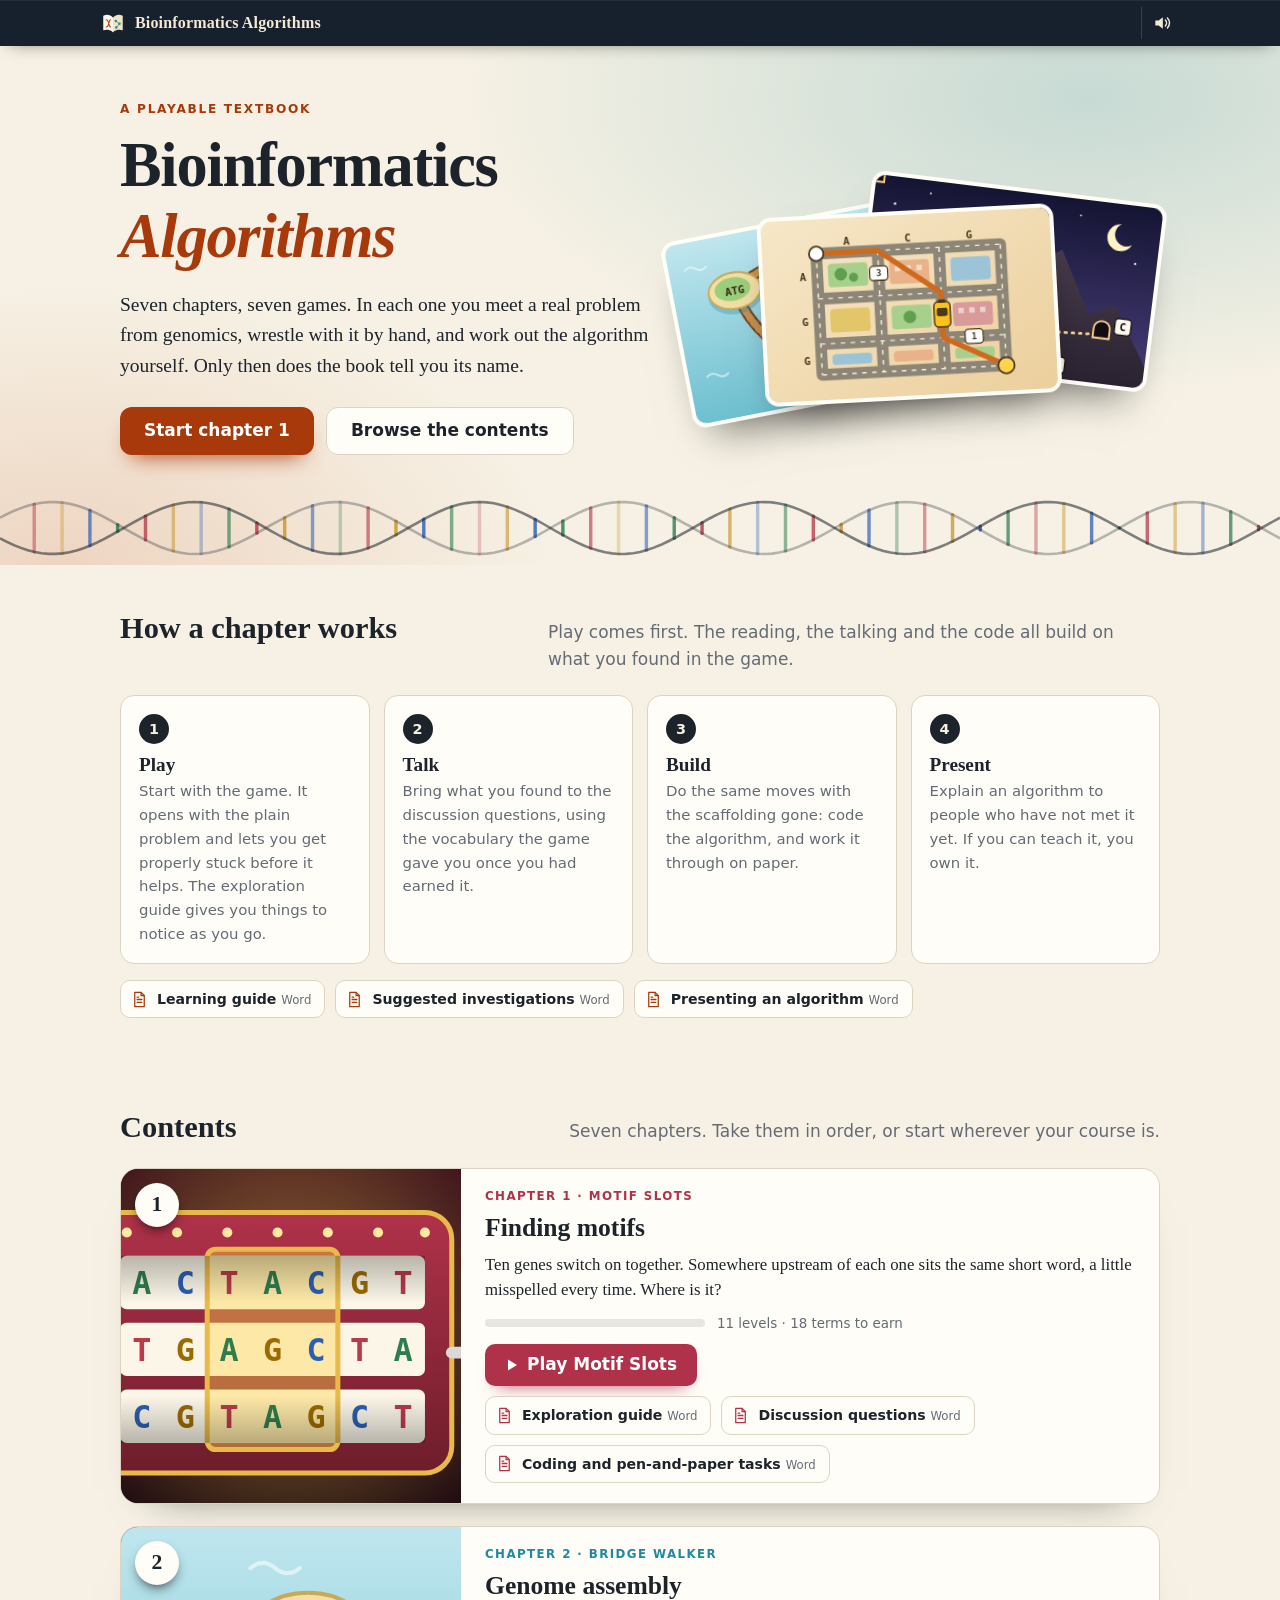
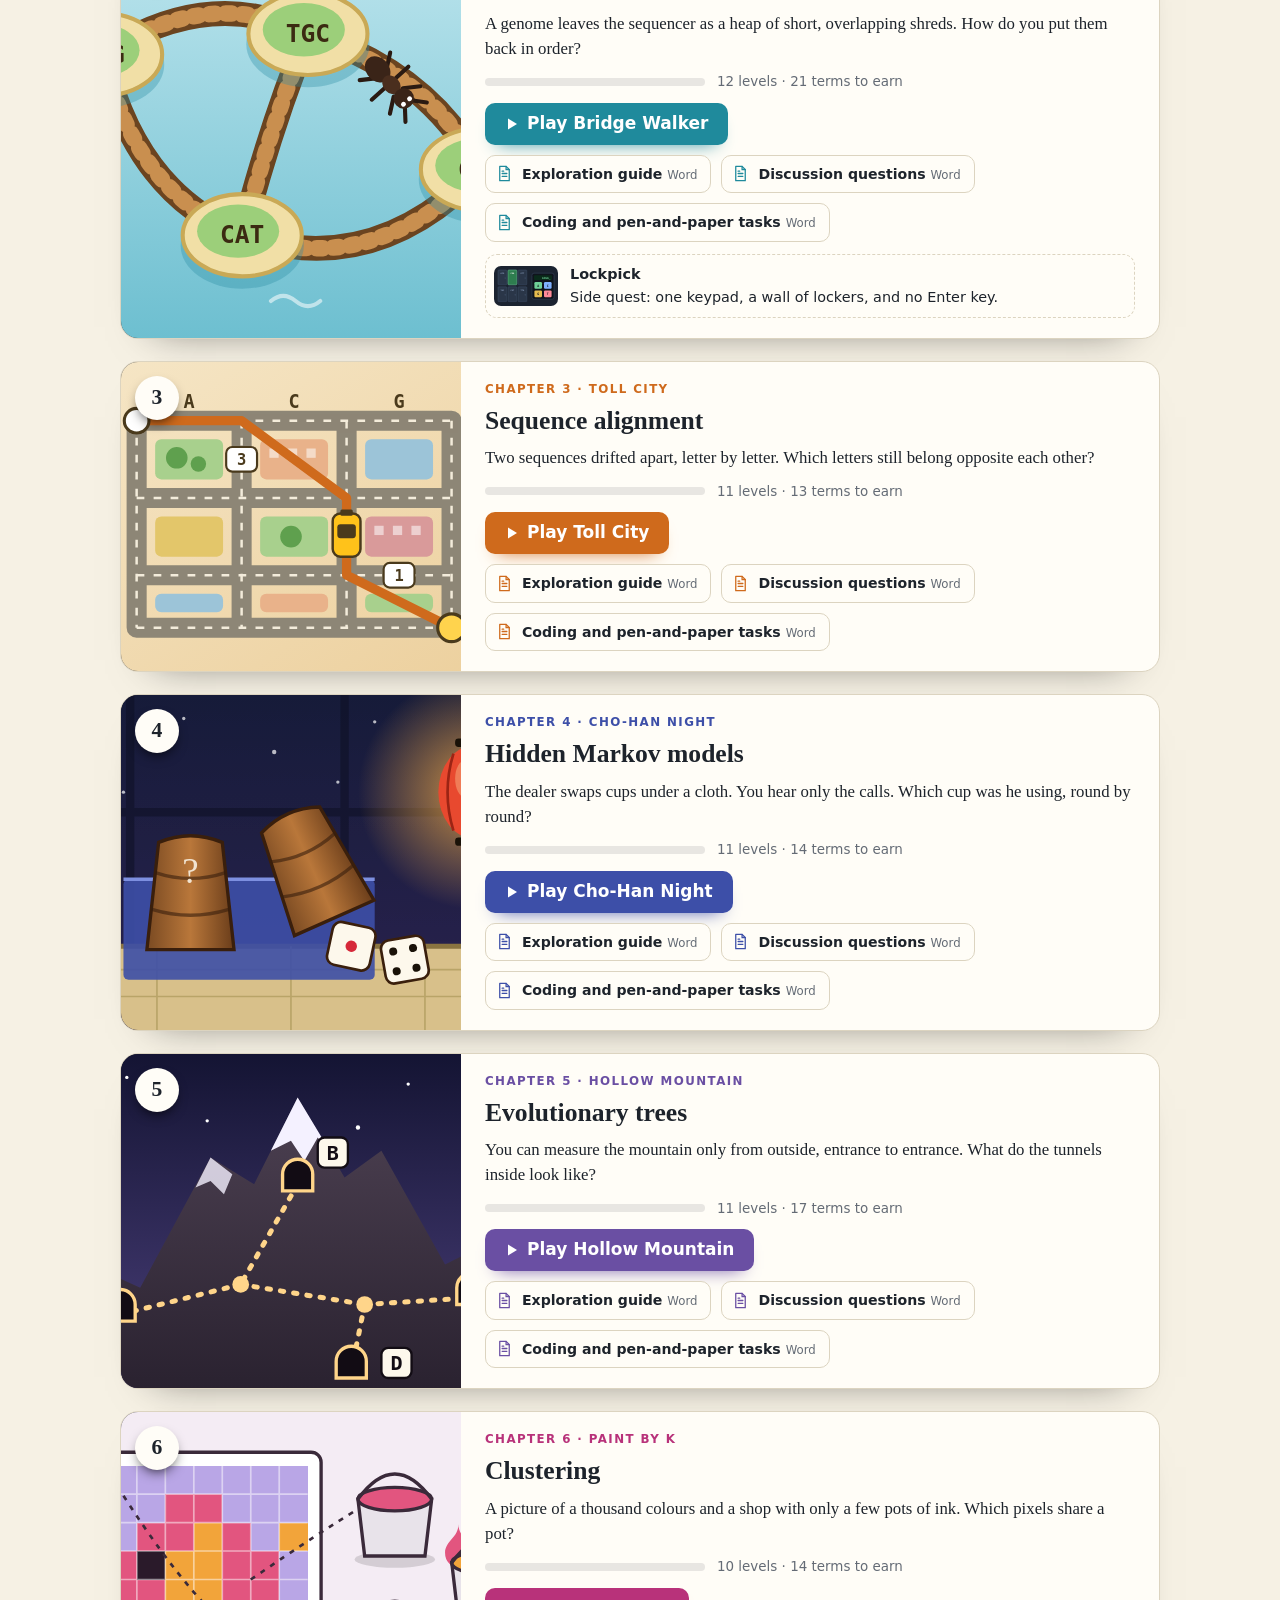
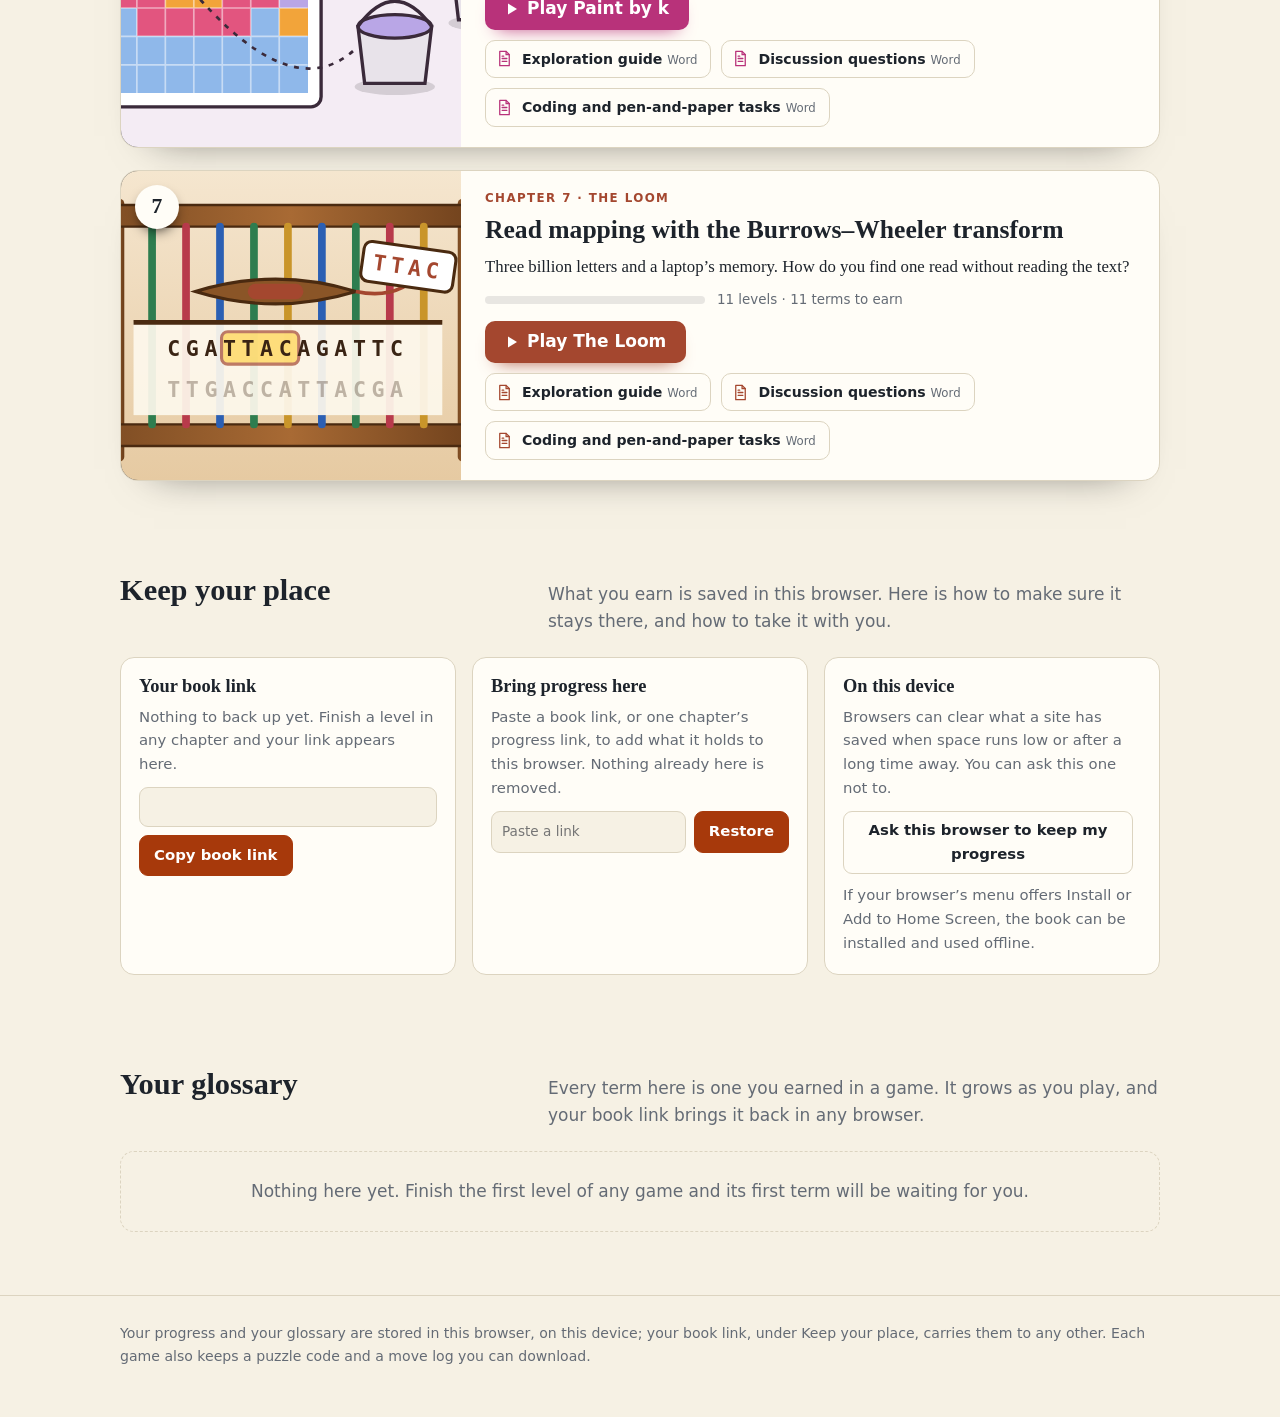
==== index.html @ bf1a9fcb "Add a whole-book progress link and make the book installable One link on the front page now covers e" ====
<!doctype html>
<html lang="en">
<head>
<meta charset="utf-8">
<meta name="viewport" content="width=device-width,initial-scale=1">
<title>Bioinformatics Algorithms · A playable textbook</title>
<meta name="description" content="Seven chapters, seven games. Meet a real problem from genomics, work out the algorithm yourself, and only then learn its name.">
<link rel="icon" href="book/favicon.svg" type="image/svg+xml">
<link rel="stylesheet" href="book/book.css">
<link rel="manifest" href="manifest.webmanifest">
<meta name="theme-color" content="#1d2a3a">
<link rel="apple-touch-icon" href="book/icon-180.png">
<style>
*{box-sizing:border-box}
body{margin:0;background:var(--bk-paper);color:var(--bk-ink);font:17px/1.6 var(--bk-sans)}
a{color:var(--bk-link);text-underline-offset:3px}
.page{max-width:1080px;margin:0 auto;padding:0 20px}
h1,h2,h3{font-family:var(--bk-serif);line-height:1.15;margin:0}
.eyebrow{font:700 .76rem/1.2 var(--bk-sans);letter-spacing:.14em;text-transform:uppercase;color:var(--bk-link);margin:0 0 12px}

/* hero */
.hero{position:relative;overflow:hidden;background:
  radial-gradient(900px 420px at 85% 10%,color-mix(in srgb,#1f8a9c 22%,transparent),transparent 70%),
  radial-gradient(700px 400px at 5% 100%,color-mix(in srgb,#c2410c 16%,transparent),transparent 70%)}
.hero .page{display:grid;grid-template-columns:1.05fr .95fr;gap:30px;align-items:center;padding-top:56px;padding-bottom:30px}
.hero h1{font-size:clamp(2.4rem,5.4vw,3.9rem);letter-spacing:-.02em}
.hero h1 em{font-style:italic;color:var(--bk-link)}
.lede{font:400 1.22rem/1.55 var(--bk-serif);margin:18px 0 26px;max-width:34em}
.cta{display:flex;flex-wrap:wrap;gap:12px;align-items:center}
.btn{display:inline-flex;align-items:center;gap:8px;min-height:48px;padding:0 24px;border-radius:12px;font-weight:700;text-decoration:none;transition:transform .15s,box-shadow .15s}
.btn.go{background:var(--bk-link);color:#fff;box-shadow:0 12px 22px -12px var(--bk-link)}
@media (prefers-color-scheme:dark){.btn.go{color:#2b1200}}
.btn.ghost{color:var(--bk-ink);border:1px solid var(--bk-line);background:var(--bk-card)}
.btn:hover{transform:translateY(-2px)}
.fan{position:relative;height:330px}
.fan a{position:absolute;left:50%;top:50%;width:62%;border-radius:14px;overflow:hidden;border:4px solid var(--bk-card);box-shadow:0 26px 40px -22px rgba(0,0,0,.6);
  transform:translate(-50%,-50%) rotate(var(--r)) translate(var(--x),var(--y));transition:transform .35s cubic-bezier(.2,1.2,.3,1);animation:deal .8s cubic-bezier(.2,1.1,.3,1) both;animation-delay:var(--d)}
.fan a:hover,.fan a:focus-visible{transform:translate(-50%,-50%) rotate(0deg) translate(var(--x),calc(var(--y) - 14px)) scale(1.06);z-index:5}
.fan img{display:block;width:100%;aspect-ratio:16/10}
@keyframes deal{from{opacity:0;transform:translate(-50%,-20%) rotate(0deg) scale(.8)}}
#helix{display:block;width:100%;height:74px;margin-top:6px}

/* how a chapter works */
section{padding:46px 0}
.sechead{display:flex;flex-wrap:wrap;align-items:baseline;justify-content:space-between;gap:8px 20px;margin-bottom:22px}
.sechead h2{font-size:1.9rem}
.sechead p{margin:0;color:var(--bk-dim);max-width:36em}
.steps{display:grid;grid-template-columns:repeat(4,1fr);gap:14px;counter-reset:s;padding:0;margin:0;list-style:none}
.steps li{position:relative;padding:18px 18px 16px;border:1px solid var(--bk-line);border-radius:14px;background:var(--bk-card);counter-increment:s}
.steps li::before{content:counter(s);display:grid;place-items:center;width:30px;height:30px;border-radius:50%;margin-bottom:10px;background:var(--bk-ink);color:var(--bk-paper);font:700 .9rem/1 var(--bk-sans)}
.steps h3{font-size:1.2rem;margin-bottom:4px}
.steps p{margin:0;font-size:.93rem;color:var(--bk-dim)}
.shelf{display:flex;flex-wrap:wrap;gap:10px;margin-top:16px}
.doc{display:inline-flex;align-items:center;gap:8px;padding:7px 13px 7px 9px;border:1px solid var(--bk-line);border-radius:10px;background:var(--bk-card);color:var(--bk-ink);
  font-size:.88rem;font-weight:600;text-decoration:none;transition:transform .15s,border-color .15s}
.doc:hover{transform:translateY(-2px);border-color:var(--h,var(--bk-link))}
.doc svg{width:19px;height:19px;color:var(--h,var(--bk-link));flex:none}
.doc small{font-weight:400;color:var(--bk-dim)}

/* contents */
.toc{display:grid;gap:22px}
.chap{--h:var(--bk-link);display:grid;grid-template-columns:minmax(0,340px) 1fr;border:1px solid var(--bk-line);border-radius:18px;overflow:hidden;background:var(--bk-card);
  box-shadow:0 22px 40px -34px rgba(0,0,0,.6);transition:transform .2s,box-shadow .2s,border-color .2s;scroll-margin-top:70px}
.chap:hover{transform:translateY(-3px);border-color:color-mix(in srgb,var(--h) 60%,var(--bk-line));box-shadow:0 30px 46px -32px rgba(0,0,0,.7)}
.chap .art{position:relative;display:block;overflow:hidden;background:#222;min-height:100%}
.chap .art img{display:block;width:100%;height:100%;min-height:210px;object-fit:cover;transition:transform .5s cubic-bezier(.2,.8,.3,1)}
.chap:hover .art img{transform:scale(1.05)}
.chap .num{position:absolute;left:14px;top:14px;display:grid;place-items:center;width:44px;height:44px;border-radius:50%;background:var(--bk-card);color:var(--bk-ink);font:700 1.35rem/1 var(--bk-serif);box-shadow:0 6px 14px -6px #000}
.chap .done{position:absolute;right:14px;top:14px;padding:5px 10px;border-radius:999px;background:#2e7d4f;color:#fff;font:700 .72rem/1 var(--bk-sans);letter-spacing:.08em;text-transform:uppercase}
.chap .body{padding:20px 24px 20px;display:flex;flex-direction:column;gap:10px;min-width:0}
.chap .kicker{font:700 .74rem/1.2 var(--bk-sans);letter-spacing:.12em;text-transform:uppercase;color:var(--h);margin:0}
@media (prefers-color-scheme:dark){.chap .kicker{color:color-mix(in srgb,var(--h) 55%,#fff)}}
.chap h3{font-size:1.6rem}
.chap h3 a{color:inherit;text-decoration:none}
.chap .hook{font:400 1.05rem/1.5 var(--bk-serif);margin:0}
.prog{display:flex;align-items:center;gap:12px;font-size:.84rem;color:var(--bk-dim)}
.track{flex:1;max-width:220px;height:8px;border-radius:99px;background:color-mix(in srgb,var(--bk-ink) 10%,transparent);overflow:hidden}
.track i{display:block;height:100%;border-radius:99px;background:var(--h);width:0;transition:width .9s cubic-bezier(.2,.8,.3,1)}
.row{display:flex;flex-wrap:wrap;gap:10px;align-items:center}
.play{display:inline-flex;align-items:center;gap:8px;min-height:42px;padding:0 20px;border-radius:10px;background:var(--h);color:#fff;font-weight:700;text-decoration:none;
  box-shadow:0 10px 18px -12px var(--h);transition:transform .15s}
.play:hover{transform:translateY(-2px)}
.play svg{width:14px;height:14px}
.side{display:flex;align-items:center;gap:12px;margin-top:2px;padding:8px 12px 8px 8px;border:1px dashed var(--bk-line);border-radius:12px;color:var(--bk-ink);text-decoration:none;font-size:.9rem}
.side:hover{border-color:var(--h)}
.side img{width:64px;border-radius:7px;flex:none}
.side b{display:block}

/* glossary */
.gtools{display:flex;flex-wrap:wrap;gap:12px;align-items:center;margin-bottom:16px}
.gtools input{font:inherit;min-width:min(320px,100%);padding:9px 14px;border:1px solid var(--bk-line);border-radius:10px;background:var(--bk-card);color:var(--bk-ink)}
.gcount{color:var(--bk-dim);font-size:.9rem}
.keep{display:grid;grid-template-columns:repeat(auto-fit,minmax(280px,1fr));gap:16px}
.kcard{padding:18px;border:1px solid var(--bk-line);border-radius:14px;background:var(--bk-card);font-size:.93rem;min-width:0}
.kcard h3{font-size:1.15rem;margin-bottom:8px}
.kcard p{margin:0 0 10px;color:var(--bk-dim)}
.krow{display:flex;flex-wrap:wrap;gap:8px}
.krow input{flex:1 1 12em;min-width:0;font:inherit;font-size:.85rem;padding:8px 10px;border:1px solid var(--bk-line);border-radius:9px;background:var(--bk-paper);color:var(--bk-ink)}
.krow button{font:inherit;font-weight:600;padding:8px 14px;border-radius:9px;cursor:pointer;border:1px solid var(--bk-link);background:var(--bk-link);color:#fff}
.knote{margin:10px 0 0!important;color:var(--bk-ink)!important}
.knote:empty{display:none}
.kcard .bk-app{margin-top:0;padding-top:0;border-top:0;font-size:inherit}
.restoring{margin:0 0 18px;padding:12px 16px;border:1px solid #2e7d4f;border-radius:12px;background:var(--bk-card)}
.restoring[hidden]{display:none}
@media print{#keep{display:none}}
.ggroup{margin:0 0 22px}
.ggroup h3{font-size:1.15rem;margin-bottom:8px;display:flex;align-items:center;gap:10px}
.ggroup h3 i{width:10px;height:10px;border-radius:3px;background:var(--h);transform:rotate(45deg)}
.gl{display:grid;grid-template-columns:repeat(auto-fill,minmax(290px,1fr));gap:10px;margin:0}
.gl div{padding:12px 14px;border:1px solid var(--bk-line);border-left:4px solid var(--h);border-radius:10px;background:var(--bk-card)}
.gl dt{font:700 1.02rem/1.3 var(--bk-serif)}
.gl dd{margin:4px 0 0;font-size:.9rem;color:var(--bk-dim)}
.empty{padding:26px;border:1px dashed var(--bk-line);border-radius:14px;color:var(--bk-dim);text-align:center}
footer{padding:26px 0 50px;border-top:1px solid var(--bk-line);color:var(--bk-dim);font-size:.88rem}
.rise{opacity:0;transform:translateY(18px);transition:opacity .6s,transform .6s cubic-bezier(.2,.9,.3,1)}
.rise.in{opacity:1;transform:none}
@media (max-width:860px){.hero .page{grid-template-columns:1fr;padding-top:36px}.fan{height:250px;order:-1}.steps{grid-template-columns:1fr 1fr}.chap{grid-template-columns:1fr}.chap .art img{min-height:0;aspect-ratio:16/9}}
@media (max-width:480px){.steps{grid-template-columns:1fr}.fan{height:200px}}
@media print{.rise{opacity:1;transform:none}}
@media (prefers-reduced-motion:reduce){.rise{opacity:1;transform:none;transition:none}.fan a{animation:none}.track i{transition:none}}
</style>
</head>
<body data-page="home">
<main>
<div class="hero">
  <div class="page">
    <div>
      <p class="eyebrow">A playable textbook</p>
      <h1>Bioinformatics <em>Algorithms</em></h1>
      <p class="lede">Seven chapters, seven games. In each one you meet a real problem from genomics, wrestle with it by hand, and work out the algorithm yourself. Only then does the book tell you its name.</p>
      <div class="cta"><a class="btn go" id="resume" href="motif-slots/">Start chapter 1</a><a class="btn ghost" href="#contents">Browse the contents</a></div>
    </div>
    <div class="fan" id="fan" aria-hidden="true"></div>
  </div>
  <svg id="helix" viewBox="0 0 1200 74" preserveAspectRatio="none" aria-hidden="true"></svg>
</div>

<div class="page">
<section aria-labelledby="howT">
  <div class="sechead"><h2 id="howT">How a chapter works</h2><p>Play comes first. The reading, the talking and the code all build on what you found in the game.</p></div>
  <ol class="steps">
    <li class="rise"><h3>Play</h3><p>Start with the game. It opens with the plain problem and lets you get properly stuck before it helps. The exploration guide gives you things to notice as you go.</p></li>
    <li class="rise"><h3>Talk</h3><p>Bring what you found to the discussion questions, using the vocabulary the game gave you once you had earned it.</p></li>
    <li class="rise"><h3>Build</h3><p>Do the same moves with the scaffolding gone: code the algorithm, and work it through on paper.</p></li>
    <li class="rise"><h3>Present</h3><p>Explain an algorithm to people who have not met it yet. If you can teach it, you own it.</p></li>
  </ol>
  <div class="shelf" id="shelf"></div>
</section>

<section id="contents" aria-labelledby="tocT">
  <div class="sechead"><h2 id="tocT">Contents</h2><p id="overall"></p></div>
  <div class="toc" id="toc"></div>
  <noscript><p>The contents list needs JavaScript. The games are at motif-slots/, bridge-walker/, toll-city/, cho-han-night/, hollow-mountain/, paint-by-k/ and the-loom/.</p></noscript>
</section>

<section id="keep" aria-labelledby="keepT">
  <div class="sechead"><h2 id="keepT">Keep your place</h2><p>What you earn is saved in this browser. Here is how to make sure it stays there, and how to take it with you.</p></div>
  <p class="restoring" id="restoring" role="status" hidden></p>
  <div class="keep">
    <div class="kcard"><h3>Your book link</h3><p id="bookText"></p>
      <div class="krow" id="bookRow"><input id="bookLink" readonly aria-label="Your book link"><button type="button" id="copyBook">Copy book link</button></div>
      <p class="knote" id="bookNote" role="status"></p></div>
    <div class="kcard"><h3>Bring progress here</h3><p>Paste a book link, or one chapter’s progress link, to add what it holds to this browser. Nothing already here is removed.</p>
      <div class="krow"><input id="pasteLink" aria-label="A book link or a progress link" placeholder="Paste a link" autocomplete="off" spellcheck="false"><button type="button" id="usePaste">Restore</button></div>
      <p class="knote" id="pasteNote" role="status"></p></div>
    <div class="kcard"><h3>On this device</h3><div data-bk-app></div></div>
  </div>
</section>

<section id="glossary" aria-labelledby="glT">
  <div class="sechead"><h2 id="glT">Your glossary</h2><p>Every term here is one you earned in a game. It grows as you play, and your book link brings it back in any browser.</p></div>
  <div id="gloss"></div>
</section>
</div>
</main>
<footer><div class="page">Your progress and your glossary are stored in this browser, on this device; your book link, under Keep your place, carries them to any other. Each game also keeps a puzzle code and a move log you can download.</div></footer>

<script src="book/chapters.js"></script>
<script src="book/book.js"></script>
<script>
(function(){
const B=window.BOOK,I=B.icon,$=s=>document.querySelector(s);
const esc=s=>String(s).replace(/[&<>"]/g,c=>({'&':'&amp;','<':'&lt;','>':'&gt;','"':'&quot;'}[c]));
const read=(k,d)=>{try{const v=localStorage.getItem(k);return v==null?d:JSON.parse(v);}catch(e){return d;}};
const doc=(href,label,hue)=>'<a class="doc" href="'+href+'"'+(hue?' style="--h:'+hue+'"':'')+'>'+I.doc+'<span>'+label+' <small>Word</small></span></a>';
const arrow='<svg viewBox="0 0 14 14" aria-hidden="true"><path d="M3 1.500l9 5.500-9 5.500z" fill="currentColor"/></svg>';

// what this browser remembers of each game
const state=B.chapters.map(c=>{
  const s=read(c.key,null),terms=read('book:terms:'+c.dir,[]);
  const got=s&&Array.isArray(s.badges)?Math.min(s.badges.length,c.terms):0;
  // levels are open in any order, so the reader's place is how many they have finished (older saves only say how far they had reached)
  const fin=!s?0:Math.min(c.levels,Array.isArray(s.done)?s.done.length:Math.max(0,(s.unlocked||1)-1));
  return {c,started:!!s,got,fin,done:got>=c.terms,terms,link:s&&typeof s.link==='string'&&(got||fin)?s.link:''};
});

$('#shelf').innerHTML=doc('materials/learning-guide.docx','Learning guide')+doc('materials/suggested-investigations.docx','Suggested investigations')+doc('materials/presentation-checklist.docx','Presenting an algorithm');

$('#fan').innerHTML=[[1,-11,'-34%','6%'],[4,7,'30%','-4%'],[2,-3,'-4%','14%']].map((f,i)=>{const c=B.chapters[f[0]];
  return '<a href="'+c.dir+'/" tabindex="-1" style="--r:'+f[1]+'deg;--x:'+f[2]+';--y:'+f[3]+';--d:'+(.12*i)+'s"><img src="book/art/'+c.dir+'.svg" alt=""></a>';}).join('');

$('#toc').innerHTML=state.map(st=>{const c=st.c;
  const pct=st.done?100:st.started?Math.round(100*(st.got/c.terms)):0;
  const where=st.done?'All '+c.terms+' terms earned':st.started?st.fin+' of '+c.levels+' levels finished · '+st.got+' of '+c.terms+' terms':c.levels+' levels · '+c.terms+' terms to earn';
  return '<article class="chap rise" id="'+c.slug+'" style="--h:'+c.hue+'">'+
    '<a class="art" href="'+c.dir+'/" tabindex="-1" aria-hidden="true"><img src="book/art/'+c.dir+'.svg" alt="" loading="lazy"><span class="num">'+c.n+'</span>'+(st.done?'<span class="done">Complete</span>':'')+'</a>'+
    '<div class="body"><p class="kicker">Chapter '+c.n+' · '+esc(c.game)+'</p><h3><a href="'+c.dir+'/">'+esc(c.topic)+'</a></h3><p class="hook">'+esc(c.hook)+'</p>'+
    '<div class="prog"><div class="track" role="img" aria-label="'+pct+' percent of the vocabulary earned"><i data-w="'+pct+'"></i></div><span>'+where+'</span></div>'+
    '<div class="row"><a class="play" href="'+c.dir+'/">'+arrow+(st.done?'Play again':st.started?'Continue ':'Play ')+(st.done?'':esc(c.game))+'</a></div>'+
    '<div class="row">'+B.resources.map(r=>doc('materials/'+c.slug+'-'+r[0]+'.docx',r[1],c.hue)).join('')+'</div>'+
    (c.side?'<a class="side" href="'+c.side.dir+'/"><img src="book/art/'+c.side.dir+'.svg" alt=""><span><b>'+esc(c.side.game)+'</b>'+esc(c.side.hook)+'</span></a>':'')+
    '</div></article>';}).join('');

// the reader's place in the book
const total=B.chapters.reduce((n,c)=>n+c.terms,0),got=state.reduce((n,s)=>n+s.got,0);
$('#overall').textContent=got?got+' of '+total+' terms earned across the book.':'Seven chapters. Take them in order, or start wherever your course is.';
const last=read('book:last',null),lastSt=last&&state.find(s=>s.c.dir===last.dir&&s.started&&!s.done);
const nextUp=lastSt||state.find(s=>s.started&&!s.done)||state.find(s=>!s.started);
if(nextUp&&got){const r=$('#resume');r.href=nextUp.c.dir+'/';r.textContent=nextUp.started?'Continue '+nextUp.c.game:'Start chapter '+nextUp.c.n+': '+nextUp.c.game;}

// one link for the whole book: each game's save records its own progress link, and the book link strings them together
// as #book=1/<game folder>:<that game's link>/... Opening it hands each part to its game, which checks and adds it.
const mark=(key,body)=>{const s=key+'|'+body;let h=2166136261>>>0;for(let i=0;i<s.length;i++){h^=s.charCodeAt(i);h=Math.imul(h,16777619);}return (h>>>0).toString(36);};
function sound(c,enc){const m=/^1\.([0-9a-z]+)\.([01]+)\.([0-9a-z]+)\.(.+)$/.exec(enc||'');if(!m)return false;
  let seed;try{seed=decodeURIComponent(m[4]);}catch(e){return false;}return mark(c.key,'1.'+m[1]+'.'+m[2]+'.'+seed)===m[3];}
const held=()=>B.chapters.reduce((n,c)=>{const s=read(c.key,null);return n+(s&&Array.isArray(s.badges)?s.badges.length:0)+(s&&Array.isArray(s.done)?s.done.length:0);},0);
const parts=state.filter(s=>s.link).map(s=>s.c.dir+':'+s.link);
if(parts.length){$('#bookLink').value=location.origin+location.pathname+'#book=1/'+parts.join('/');
  $('#bookText').textContent='One link for everything you have earned, in '+(parts.length===1?'the one chapter':'all '+parts.length+' chapters')+' you have played. Copy it and keep it somewhere you will find it again (email it to yourself). It changes as you earn more, so copy it again when you stop.';}
else{$('#bookRow').hidden=true;$('#bookText').textContent='Nothing to back up yet. Finish a level in any chapter and your link appears here.';}
$('#bookLink').onclick=()=>$('#bookLink').select();
$('#copyBook').onclick=()=>{const b=$('#bookLink'),ok=()=>{$('#bookNote').textContent='Copied. Paste it somewhere you will find it again.';},
  byHand=()=>{b.select();let done=false;try{done=document.execCommand('copy');}catch(e){}if(done)ok();else $('#bookNote').textContent='Could not copy for you: the link is selected, so copy it by hand.';};
  if(navigator.clipboard&&navigator.clipboard.writeText)navigator.clipboard.writeText(b.value).then(ok,byHand);else byHand();};
function restoreBook(text,say){
  const want=[];let bad=0;
  text.split('/').filter(Boolean).forEach(p=>{const i=p.indexOf(':'),c=B.chapters.find(c=>c.dir===p.slice(0,i)),enc=p.slice(i+1);if(c&&sound(c,enc))want.push({c,enc});else bad++;});
  if(!want.length){say('That link is incomplete or has been changed, so nothing was restored from it. Copy the whole link and try again.');return;}
  const before=held(),lastRead=localStorage.getItem('book:last');let i=0;
  (function next(){
    if(i>=want.length){
      try{if(lastRead==null)localStorage.removeItem('book:last');else localStorage.setItem('book:last',lastRead);}catch(e){}
      const n=held()-before;
      try{sessionStorage.setItem('book:restored',(n?'Restored from your link: '+n+' new term'+(n===1?'':'s')+' and finished level'+(n===1?'':'s')+' added to this browser.':'That link held nothing this browser did not already have.')+
        (bad?' '+(bad===1?'One part of the link was damaged and was skipped.':bad+' parts of the link were damaged and were skipped.'):''));}catch(e){}
      history.replaceState(null,'',location.pathname+location.search+'#keep');location.reload();return;
    }
    const w=want[i++],f=document.createElement('iframe');let over=false;
    say('Restoring chapter '+w.c.n+': '+w.c.game+' …');
    const go=()=>{if(over)return;over=true;clearTimeout(t);f.remove();next();},t=setTimeout(go,12000);
    f.setAttribute('aria-hidden','true');f.tabIndex=-1;f.style.cssText='position:fixed;left:-9999px;top:0;width:900px;height:700px;border:0;visibility:hidden';
    f.onload=()=>setTimeout(go,60);f.src=w.c.dir+'/#save='+w.enc;document.body.appendChild(f);
  })();
}
const banner=text=>{const r=$('#restoring');r.textContent=text;r.hidden=false;};
// a pasted link is only ever read for its progress: the page never goes to the address in it
$('#usePaste').onclick=()=>{const v=$('#pasteLink').value.trim(),say=text=>{$('#pasteNote').textContent=text;};
  const bk=/#book=1\/(.+)$/.exec(v),one=/\/([a-z-]+)\/(?:index\.html)?(?:\?[^#]*)?#save=(.+)$/.exec(v);
  if(bk)restoreBook(bk[1],say);else if(one)restoreBook(one[1]+':'+one[2],say);
  else say(v?'That does not look like a link from this book. Paste the whole link, from https to the end.':'Paste a link first.');};
$('#pasteLink').addEventListener('keydown',e=>{if(e.key==='Enter')$('#usePaste').click();});
try{const told=sessionStorage.getItem('book:restored');if(told){sessionStorage.removeItem('book:restored');banner(told);}}catch(e){}
const opened=/^#book=1\/(.+)$/.exec(location.hash);
if(opened)restoreBook(opened[1],banner);
window.addEventListener('hashchange',()=>{const m=/^#book=1\/(.+)$/.exec(location.hash);if(m)restoreBook(m[1],banner);});

// the glossary
function gloss(q){
  q=(q||'').trim().toLowerCase();let n=0;
  const html=state.map(st=>{const t=st.terms.filter(x=>!q||(x.name+' '+x.def).toLowerCase().includes(q));n+=t.length;
    return t.length?'<div class="ggroup" style="--h:'+st.c.hue+'"><h3><i></i>Chapter '+st.c.n+' · '+esc(st.c.topic)+'</h3><dl class="gl">'+
      t.map(x=>'<div><dt>'+esc(x.name)+'</dt><dd>'+esc(x.def)+'</dd></div>').join('')+'</dl></div>':'';}).join('');
  $('#glist').innerHTML=html||'<p class="empty">No term matches that search.</p>';
  $('#gn').textContent=n+(n===1?' term':' terms');
}
const have=state.some(s=>s.terms.length);
$('#gloss').innerHTML=have?'<div class="gtools"><input id="gq" type="search" placeholder="Search your terms" aria-label="Search your terms"><span class="gcount" id="gn"></span></div><div id="glist"></div>'
  :'<p class="empty">Nothing here yet. Finish the first level of any game and its first term will be waiting for you.</p>';
if(have){gloss('');$('#gq').addEventListener('input',e=>gloss(e.target.value));}

// a strand of DNA under the hero, slowly turning
const hx=$('#helix'),N=46,COL=['#2e7d4f','#2b5fb3','#c9952a','#b83a4b'];
function strand(ph){let a='',b='',r='';
  for(let i=0;i<=N*4;i++){const x=i*1200/(N*4),t=i/(N*4)*Math.PI*9+ph,y=37+26*Math.sin(t);a+=(i?'L':'M')+x.toFixed(1)+' '+y.toFixed(1);b+=(i?'L':'M')+x.toFixed(1)+' '+(74-y).toFixed(1);}
  for(let i=1;i<N;i++){const x=i*1200/N+6,t=(x/1200)*Math.PI*9+ph,y=37+26*Math.sin(t),d=Math.abs(Math.cos(t));
    r+='<path d="M'+x.toFixed(1)+' '+y.toFixed(1)+'V'+(74-y).toFixed(1)+'" stroke="'+COL[(i*7)%4]+'" stroke-width="3.2" stroke-linecap="round" opacity="'+(.25+.6*d).toFixed(2)+'"/>';}
  hx.innerHTML=r+'<path d="'+a+'" fill="none" stroke="currentColor" stroke-width="2.6" opacity=".55"/><path d="'+b+'" fill="none" stroke="currentColor" stroke-width="2.6" opacity=".3"/>';}
hx.style.color='var(--bk-ink)';strand(0);
if(!matchMedia('(prefers-reduced-motion:reduce)').matches){let ph=0,on=true;
  new IntersectionObserver(e=>on=e[0].isIntersecting).observe(hx);
  (function f(){if(on&&!document.hidden){ph+=.012;strand(ph);}requestAnimationFrame(f);})();}

// things rise into place as they are reached
const io=new IntersectionObserver(es=>es.forEach(e=>{if(e.isIntersecting){e.target.classList.add('in');const b=e.target.querySelector('.track i');if(b)b.style.width=b.dataset.w+'%';io.unobserve(e.target);}}),{rootMargin:'0px 0px -8% 0px'});
document.querySelectorAll('.rise').forEach(x=>io.observe(x));
})();
</script>
</body>
</html>
---- book/book.css ----
/* The book's shared look. Loaded after each game's own styles: it dresses the page around the stage
   (bar, header, levels, vocabulary, status, panels) and leaves the artwork inside the stage alone. */
:root{
  --bk-serif:"Iowan Old Style","Palatino Linotype",Palatino,"Book Antiqua",Charter,Georgia,serif;
  --bk-sans:system-ui,-apple-system,"Segoe UI",sans-serif;
  --bk-spine:#17212e; --bk-spine-ink:#f3ead6; --bk-spine-dim:#9fb0c4;
  --bk-paper:#f6f1e4; --bk-card:#fffdf7; --bk-ink:#1d232b; --bk-dim:#646b75; --bk-line:#dcd4c0; --bk-link:#a7390b;
  --bk-hue:#c2410c; --bk-gold:#e9b949;
}
@media (prefers-color-scheme:dark){
  :root{--bk-paper:#12161b; --bk-card:#1b2027; --bk-ink:#ece8df; --bk-dim:#9aa2ad; --bk-line:#323943; --bk-link:#ff9b5e;}
}
html{scroll-padding-top:60px}

/* ---------- the bar ---------- */
.bk-bar{position:sticky;top:0;z-index:60;display:flex;align-items:center;gap:14px;height:46px;padding:0 max(12px,calc((100vw - 1080px)/2));
  background:var(--bk-spine);color:var(--bk-spine-ink);font:500 14px/1 var(--bk-sans);box-shadow:0 1px 0 rgba(255,255,255,.06) inset,0 6px 18px -10px rgba(0,0,0,.6)}
.bk-bar a{color:inherit;text-decoration:none}
.bk-brand{display:flex;align-items:center;gap:9px;font-family:var(--bk-serif);font-size:16px;font-weight:600;letter-spacing:.01em;white-space:nowrap}
.bk-brand svg{width:26px;height:26px;flex:none;transition:transform .25s}
.bk-brand:hover svg{transform:rotate(-6deg) scale(1.08)}
.bk-where{flex:1;min-width:0;display:flex;align-items:center;gap:9px;padding-left:14px;border-left:1px solid rgba(255,255,255,.14);overflow:hidden}
.bk-where:empty{border:0}
.bk-chip{flex:none;font-size:11px;font-weight:700;letter-spacing:.09em;text-transform:uppercase;padding:4px 8px;border-radius:999px;background:var(--bk-hue);color:#fff}
.bk-topic{white-space:nowrap;overflow:hidden;text-overflow:ellipsis;color:var(--bk-spine-dim)}
.bk-nav{display:flex;align-items:center;gap:4px;flex:none}
.bk-step,.bk-toc,.bk-bar .bk-sound{display:inline-grid;place-items:center;height:32px;min-height:0;min-width:32px;padding:0 8px;border:0;border-radius:8px;background:transparent;color:var(--bk-spine-ink);font:inherit;cursor:pointer;transition:background .15s}
.bk-step{font-size:22px;line-height:1;padding-bottom:3px}
.bk-step.off{opacity:.25;cursor:default}
a.bk-step:hover,.bk-toc:hover,.bk-bar .bk-sound:hover{background:rgba(255,255,255,.12)}
.bk-bar .bk-sound{margin-left:6px;border-left:1px solid rgba(255,255,255,.14);border-radius:0 8px 8px 0;padding-left:10px}
.bk-sound svg{width:20px;height:20px}
.bk-bar :focus-visible{outline:2px solid var(--bk-gold);outline-offset:1px}
@media (max-width:640px){.bk-brand span,.bk-toc{display:none}.bk-where{padding-left:10px}}

/* ---------- a game page ---------- */
body.bk-game{background:
  radial-gradient(1200px 500px at 50% -160px,color-mix(in srgb,var(--bk-hue) 16%,transparent),transparent 70%),var(--bg,var(--bk-paper));background-attachment:fixed}
body.bk-game .wrap{padding-top:22px}
.bk-eyebrow{margin:0 0 6px;font:600 .74rem/1.2 var(--bk-sans);letter-spacing:.1em;text-transform:uppercase;color:var(--muted,var(--bk-dim))}
.bk-eyebrow span{color:var(--bk-hue);margin-right:10px;padding-right:10px;border-right:1px solid var(--line,var(--bk-line))}
@media (prefers-color-scheme:dark){.bk-eyebrow span{color:color-mix(in srgb,var(--bk-hue) 60%,#fff)}}
body.bk-game header{margin-bottom:12px;gap:12px 22px}
body.bk-game header h1{font-family:var(--bk-serif);font-size:1.75rem;font-weight:700;letter-spacing:-.005em;gap:12px}
body.bk-game header h1 svg{width:50px;height:50px;filter:drop-shadow(0 4px 6px rgba(0,0,0,.22));transition:transform .3s cubic-bezier(.3,1.6,.5,1)}
body.bk-game header h1:hover svg{transform:rotate(-5deg) scale(1.06)}

/* levels: stepping stones on a line */
body.bk-game .pips{gap:6px 0;align-items:center;clip-path:inset(-12px -12px -12px 0)}  /* hides the link line before the first stone of a wrapped row */
body.bk-game .pips button{position:relative;width:32px;height:32px;margin-right:12px;font-weight:700;font-size:.85rem;
  background:color-mix(in srgb,var(--bk-hue) 16%,var(--panel,var(--bk-card)));border-color:color-mix(in srgb,var(--bk-hue) 55%,var(--line,var(--bk-line)));
  transition:transform .18s cubic-bezier(.3,1.6,.5,1),background .2s,box-shadow .2s}
body.bk-game .pips button:last-child{margin-right:0}
body.bk-game .pips button+button::before{content:"";position:absolute;right:calc(100% + 1px);top:50%;width:12px;height:2px;margin-top:-1px;border-radius:2px;
  background:color-mix(in srgb,var(--bk-hue) 55%,var(--line,var(--bk-line)))}
body.bk-game .pips button:disabled{background:transparent;border-style:dashed;border-color:var(--line,var(--bk-line));opacity:.7}
body.bk-game .pips button:disabled::before{background:var(--line,var(--bk-line))}
body.bk-game .pips button:not(:disabled):hover{transform:translateY(-2px) scale(1.08)}
body.bk-game .pips button.on{background:var(--bk-hue);border-color:var(--bk-hue);color:#fff;transform:scale(1.16);
  box-shadow:0 0 0 4px color-mix(in srgb,var(--bk-hue) 24%,transparent),0 5px 12px -4px var(--bk-hue)}

/* vocabulary: locked tokens, and terms that pop when they are earned */
body.bk-game .vocabhead{margin-top:14px}
body.bk-game .badges{gap:6px;margin:6px 0 4px}
body.bk-game .badge:not(.got){font-size:0;width:22px;height:22px;padding:0;display:inline-grid;place-items:center;border-radius:50%;opacity:.75}
body.bk-game .badge:not(.got)::before{content:"?";font-size:.72rem;font-weight:700}
body.bk-game .badge.got{padding:3px 11px 3px 9px;background:color-mix(in srgb,var(--good,#2e7d4f) 11%,var(--panel,var(--bk-card)));transition:transform .15s,box-shadow .15s}
body.bk-game .badge.got::before{content:"";display:inline-block;width:.5em;height:.5em;margin-right:6px;border-radius:50%;background:var(--good,#2e7d4f);vertical-align:.08em}
body.bk-game .badge.got:hover,body.bk-game .badge.got:focus{transform:translateY(-1px);box-shadow:0 4px 10px -6px rgba(0,0,0,.5)}
body.bk-game .badge.bk-fresh{animation:bk-pop .7s cubic-bezier(.3,1.7,.5,1) both,bk-shine 2.4s ease-out both}
@keyframes bk-pop{0%{transform:scale(.3);opacity:0}60%{transform:scale(1.18)}100%{transform:scale(1)}}
@keyframes bk-shine{0%,40%{box-shadow:0 0 0 0 color-mix(in srgb,var(--bk-gold) 80%,transparent),0 0 18px 4px var(--bk-gold)}100%{box-shadow:0 0 0 12px transparent,0 0 0 0 transparent}}

/* the level heading, brief and rule */
body.bk-game #title{font-family:var(--bk-serif);font-size:1.55rem;line-height:1.2;margin:22px 0 6px;display:flex;flex-wrap:wrap;align-items:center;gap:8px 12px}
.bk-lv{font:700 .72rem/1 var(--bk-sans);letter-spacing:.1em;text-transform:uppercase;padding:6px 10px;border-radius:6px;color:#fff;background:var(--bk-hue)}
body.bk-game #brief{font-size:1.04rem;line-height:1.6;max-width:68ch}
body.bk-game .rule{padding:5px 14px 5px 10px;border:1px solid color-mix(in srgb,var(--ink,var(--bk-ink)) 12%,transparent)}
body.bk-game .rule:not(:empty)::before{content:"";width:8px;height:8px;border-radius:2px;transform:rotate(45deg);background:var(--bk-hue)}
body.bk-game .rule:empty{display:none}

/* the stage */
body.bk-game .stage{border-radius:16px;box-shadow:0 1px 0 rgba(255,255,255,.5) inset,0 24px 44px -30px rgba(0,0,0,.55),0 2px 6px -2px rgba(0,0,0,.15)}
@media (prefers-color-scheme:dark){body.bk-game .stage{box-shadow:0 24px 44px -26px #000}}

body.bk-game .stage.bk-yes{animation:bk-yes .8s ease-out}
@keyframes bk-yes{0%{box-shadow:0 0 0 0 color-mix(in srgb,var(--good,#2e7d4f) 70%,transparent)}100%{box-shadow:0 0 0 16px transparent}}

/* buttons */
body.bk-game button{transition:transform .12s,border-color .15s,box-shadow .15s,background .15s}
body.bk-game .wrap button:not(:disabled):active{transform:translateY(1px) scale(.97)}
body.bk-game button.primary{box-shadow:0 1px 0 rgba(255,255,255,.25) inset,0 6px 14px -8px var(--accent,var(--bk-hue))}
body.bk-game button.primary:not(:disabled):hover{box-shadow:0 1px 0 rgba(255,255,255,.25) inset,0 10px 18px -8px var(--accent,var(--bk-hue));transform:translateY(-1px)}
body.bk-game button.advance{font-size:1.02rem;border-radius:10px}
body.bk-game :focus-visible{outline:2px solid var(--accent,var(--bk-hue));outline-offset:2px}

/* the status line as a note in the margin */
body.bk-game .status:not(:empty){padding:10px 14px;border-radius:10px;border-left:4px solid var(--muted,var(--bk-dim));background:color-mix(in srgb,var(--ink,var(--bk-ink)) 5%,transparent)}
body.bk-game .status.good:not(:empty){border-left-color:var(--good,#2e7d4f);background:color-mix(in srgb,var(--good,#2e7d4f) 12%,transparent)}
body.bk-game .status.warn:not(:empty){border-left-color:var(--warn,#b4541a);background:color-mix(in srgb,var(--warn,#b4541a) 12%,transparent)}
.bk-nudge{animation:bk-nudge .34s}
@keyframes bk-nudge{25%{transform:translateX(-5px)}60%{transform:translateX(4px)}85%{transform:translateX(-2px)}}

/* each game's table: a faint texture behind the stage, in the game's own material */
body.bk-game .stage{--tx:color-mix(in srgb,var(--ink,var(--bk-ink)) 4.5%,transparent)}
.bk-g-bridge-walker .stage{background-image:linear-gradient(var(--tx) 1px,transparent 1px),linear-gradient(90deg,var(--tx) 1px,transparent 1px);background-size:22px 22px}
.bk-g-toll-city .stage{background-image:linear-gradient(var(--tx) 2px,transparent 2px),linear-gradient(90deg,var(--tx) 2px,transparent 2px);background-size:64px 64px}
.bk-g-cho-han-night .stage{background-image:repeating-linear-gradient(0deg,var(--tx) 0 1px,transparent 1px 5px),linear-gradient(90deg,var(--tx) 3px,transparent 3px);background-size:auto,180px 100%}
.bk-g-hollow-mountain .stage{background-image:repeating-radial-gradient(ellipse 60% 90% at 18% 110%,transparent 0 22px,var(--tx) 22px 23.5px)}
.bk-g-paint-by-k .stage{background-image:radial-gradient(var(--tx) 1.6px,transparent 2px);background-size:12px 12px}
.bk-g-the-loom .stage{background-image:repeating-linear-gradient(0deg,var(--tx) 0 1px,transparent 1px 4px),repeating-linear-gradient(90deg,var(--tx) 0 1px,transparent 1px 4px)}

/* the "level complete" panel */
body.bk-game .reveal{position:relative;border-radius:14px;overflow:hidden;animation:bk-rise .5s cubic-bezier(.2,.9,.3,1) both;
  box-shadow:0 20px 40px -30px rgba(0,0,0,.6)}
body.bk-game .reveal::before{content:"";position:absolute;left:0;right:0;top:0;height:5px;background:linear-gradient(90deg,var(--bk-hue),var(--bk-gold),var(--bk-hue))}
body.bk-game .reveal>h3{font-family:var(--bk-serif);font-size:1.3rem;display:flex;align-items:center;gap:10px}
body.bk-game .reveal>h3::before{content:"";flex:none;width:22px;height:22px;background:var(--bk-gold);
  clip-path:polygon(50% 0,62% 34%,98% 36%,69% 58%,80% 94%,50% 72%,20% 94%,31% 58%,2% 36%,38% 34%)}
@keyframes bk-rise{from{opacity:0;transform:translateY(14px)}}
.bk-turn #title,.bk-turn #brief,.bk-turn .rule,.bk-turn .stage{animation:bk-rise .45s cubic-bezier(.2,.9,.3,1) both}
.bk-turn #brief{animation-delay:.05s}.bk-turn .rule{animation-delay:.09s}.bk-turn .stage{animation-delay:.13s}

body.bk-game details.guide{border-radius:12px}
body.bk-game details.guide>summary{font-family:var(--bk-serif);font-size:1.05rem}

/* after the game */
.bk-after{margin:34px 0 8px;padding-top:22px;border-top:1px solid var(--line,var(--bk-line))}
.bk-after h2{font:700 1.25rem/1.2 var(--bk-serif);margin:0 0 12px}
.bk-after-grid{display:grid;grid-template-columns:1fr 1fr;gap:14px}
@media (max-width:640px){.bk-after-grid{grid-template-columns:1fr}}
.bk-docs{display:grid;gap:8px;align-content:start}
.bk-docs a,.bk-nextch{display:flex;align-items:center;gap:12px;padding:10px 14px;border:1px solid var(--line,var(--bk-line));border-radius:12px;
  background:var(--panel,var(--bk-card));color:var(--ink,var(--bk-ink));text-decoration:none;font-weight:600;transition:transform .15s,border-color .15s,box-shadow .15s}
.bk-docs a:hover,.bk-nextch:hover{transform:translateY(-2px);border-color:var(--bk-hue);box-shadow:0 12px 22px -16px rgba(0,0,0,.6)}
.bk-docs svg{width:24px;height:24px;flex:none;color:var(--bk-hue)}
.bk-docs small,.bk-nextch small{display:block;font-weight:400;font-size:.78rem;color:var(--muted,var(--bk-dim))}
.bk-nextch{padding:0;overflow:hidden;align-items:stretch}
.bk-nextch img{width:42%;aspect-ratio:16/10;object-fit:cover;flex:none}
.bk-nextch span{align-self:center;padding:10px 14px 10px 4px}
.bk-nextch b{font-family:var(--bk-serif);font-size:1.2rem}

/* the chapter cover */
body.bk-locked{overflow:hidden}
.bk-cover{position:fixed;inset:0;z-index:80;display:grid;place-items:center;padding:16px;overflow:auto;
  background:color-mix(in srgb,var(--bk-spine) 78%,transparent);backdrop-filter:blur(7px);-webkit-backdrop-filter:blur(7px);animation:bk-fade .3s both}
.bk-cover.out{animation:bk-fade .4s reverse both}
.bk-cover-card{width:min(540px,100%);border-radius:18px;overflow:hidden;background:var(--bk-card);color:var(--bk-ink);
  box-shadow:0 40px 80px -30px #000;animation:bk-open .55s cubic-bezier(.2,1.1,.3,1) both}
.bk-cover-card img{display:block;width:100%;aspect-ratio:16/10;object-fit:cover}
.bk-cover-body{padding:20px 26px 24px}
.bk-cover-body .bk-eyebrow{color:var(--bk-dim)}
.bk-cover-body h2{font:700 2.1rem/1.1 var(--bk-serif);margin:4px 0 10px}
.bk-hook{font:400 1.12rem/1.55 var(--bk-serif);margin:0 0 10px}
.bk-meta{font-size:.84rem;color:var(--bk-dim);margin:0 0 18px}
.bk-cover-go{display:flex;align-items:center;gap:18px;flex-wrap:wrap}
.bk-cover-go a{color:var(--bk-dim);font-size:.9rem}
button.bk-begin{font:700 1.05rem/1 var(--bk-sans);min-height:46px;padding:0 30px;border:0;border-radius:12px;cursor:pointer;color:#fff;background:var(--bk-hue);
  box-shadow:0 10px 20px -10px var(--bk-hue);transition:transform .15s,box-shadow .15s}
button.bk-begin:hover{transform:translateY(-2px);box-shadow:0 14px 24px -10px var(--bk-hue)}
button.bk-begin:focus-visible{outline:3px solid var(--bk-gold);outline-offset:3px}
@keyframes bk-fade{from{opacity:0}}
@keyframes bk-open{from{opacity:0;transform:translateY(26px) scale(.96)}}

/* celebrations */
.bk-confetti{position:fixed;inset:0;width:100vw;height:100vh;z-index:90;pointer-events:none}
.bk-toast{position:fixed;left:50%;top:62px;z-index:95;display:flex;align-items:center;gap:12px;max-width:min(560px,calc(100vw - 24px));padding:12px 20px 12px 14px;border-radius:14px;
  background:var(--bk-spine);color:var(--bk-spine-ink);font:400 .92rem/1.35 var(--bk-sans);box-shadow:0 18px 40px -16px #000,0 0 0 1px rgba(255,255,255,.08) inset;
  pointer-events:none;opacity:0;transform:translate(-50%,-24px) scale(.94);transition:opacity .3s,transform .4s cubic-bezier(.3,1.5,.5,1)}
.bk-toast.show{opacity:1;transform:translate(-50%,0) scale(1)}
.bk-toast svg{width:30px;height:30px;flex:none;color:var(--bk-gold)}
.bk-toast.show svg{animation:bk-spin .9s cubic-bezier(.3,1.5,.5,1)}
.bk-toast b{display:block;font:700 1.05rem/1.2 var(--bk-serif)}
.bk-toast span{color:var(--bk-spine-dim)}
@keyframes bk-spin{from{transform:rotate(-140deg) scale(.2)}}

@media (prefers-reduced-motion:reduce){
  .bk-cover,.bk-cover-card,.bk-turn *,body.bk-game .reveal,body.bk-game .badge.bk-fresh,.bk-nudge,.bk-toast.show svg,body.bk-game .stage.bk-yes{animation:none!important}
  .bk-toast,body.bk-game button,body.bk-game .pips button{transition:none}
}
@media print{.bk-bar,.bk-after,.bk-cover,.bk-toast,.bk-confetti{display:none!important}}

/* the book as an app: install and keep-my-progress, wherever a page leaves a data-bk-app slot */
.bk-app{margin-top:12px;padding-top:10px;border-top:1px dashed var(--line,var(--bk-line));font-size:.9rem;color:var(--muted,var(--bk-dim))}
.bk-app-line{margin:0 0 8px}
.bk-app-line:last-child{margin-bottom:0}
.bk-app b{color:var(--ink,var(--bk-ink))}
.bk-app .bk-app-ok{color:#2e7d4f}
@media (prefers-color-scheme:dark){.bk-app .bk-app-ok{color:#6fcf97}}
.bk-app button{font:inherit;font-weight:600;margin-right:8px;padding:7px 13px;border-radius:9px;cursor:pointer;border:1px solid var(--line,var(--bk-line));background:var(--panel,var(--bk-card));color:var(--ink,var(--bk-ink))}
.bk-app button:hover{border-color:var(--accent,var(--bk-link))}
@media print{.bk-app{display:none}}
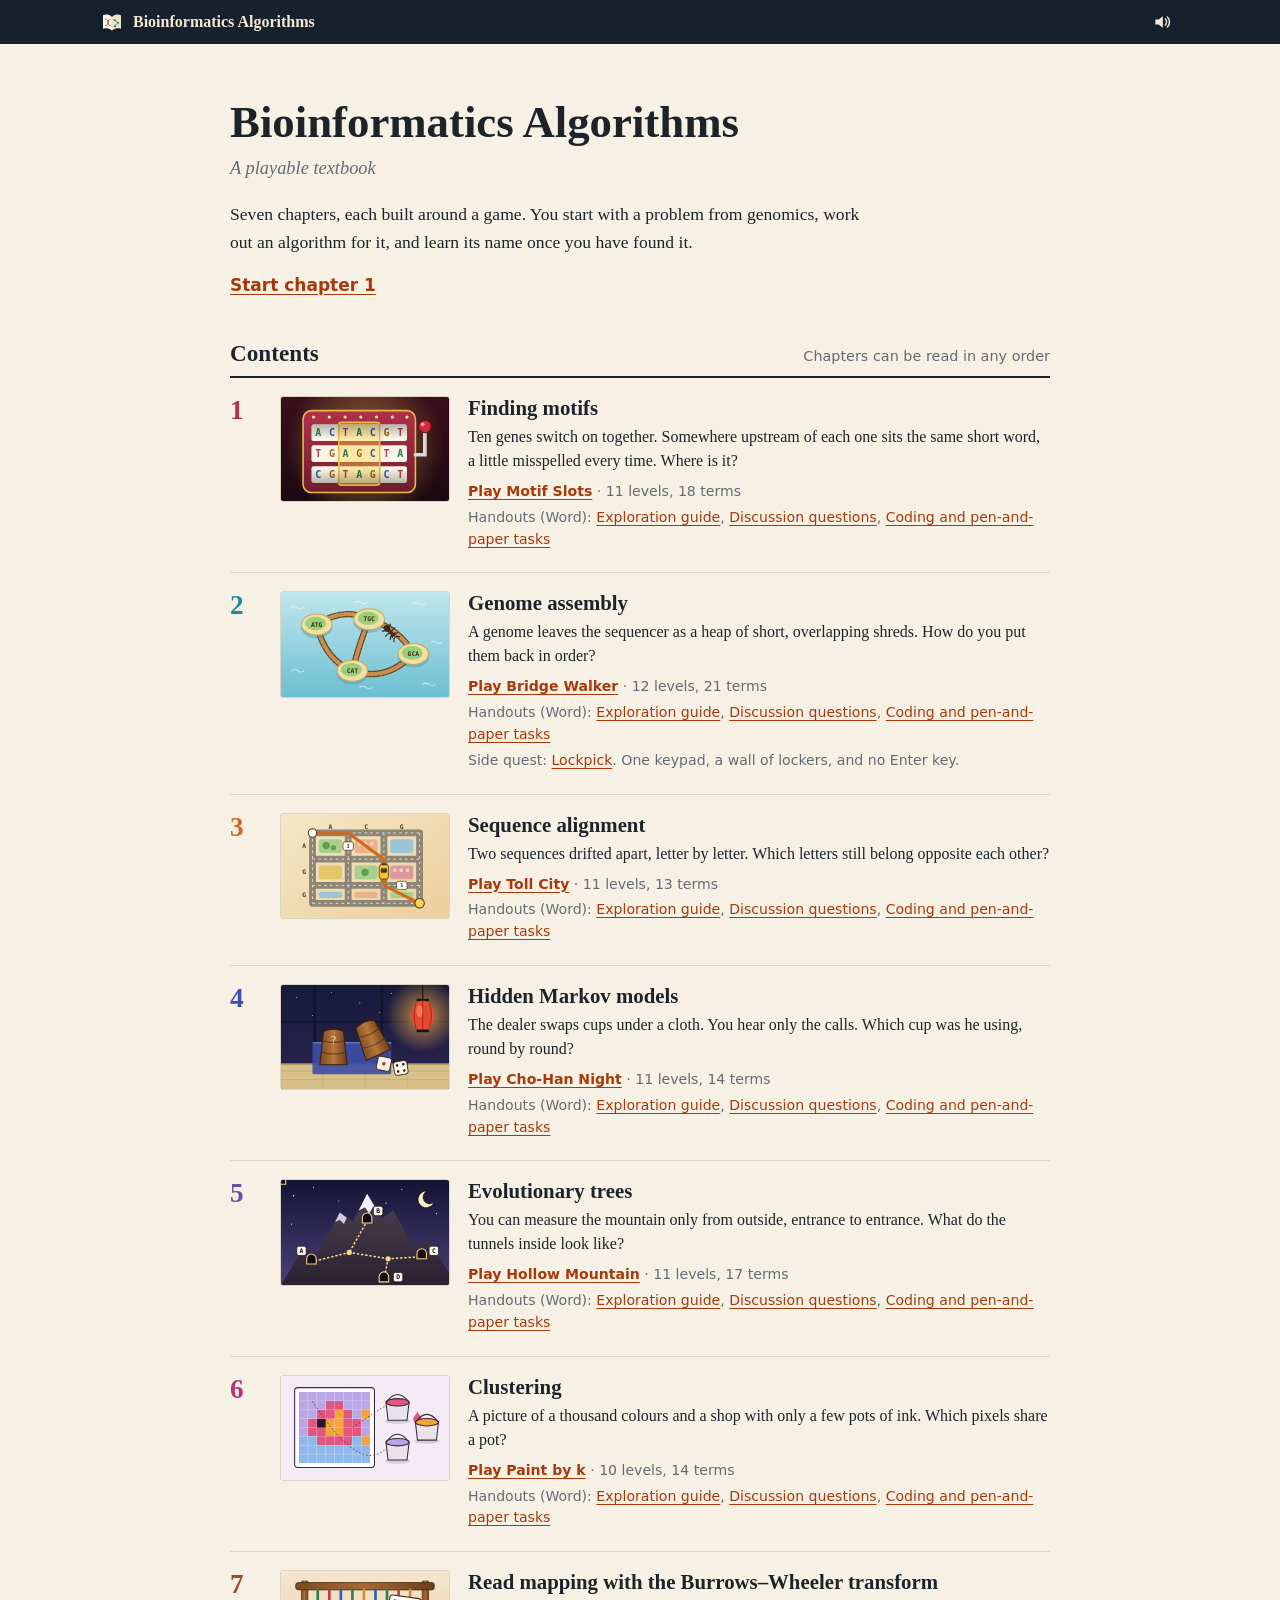
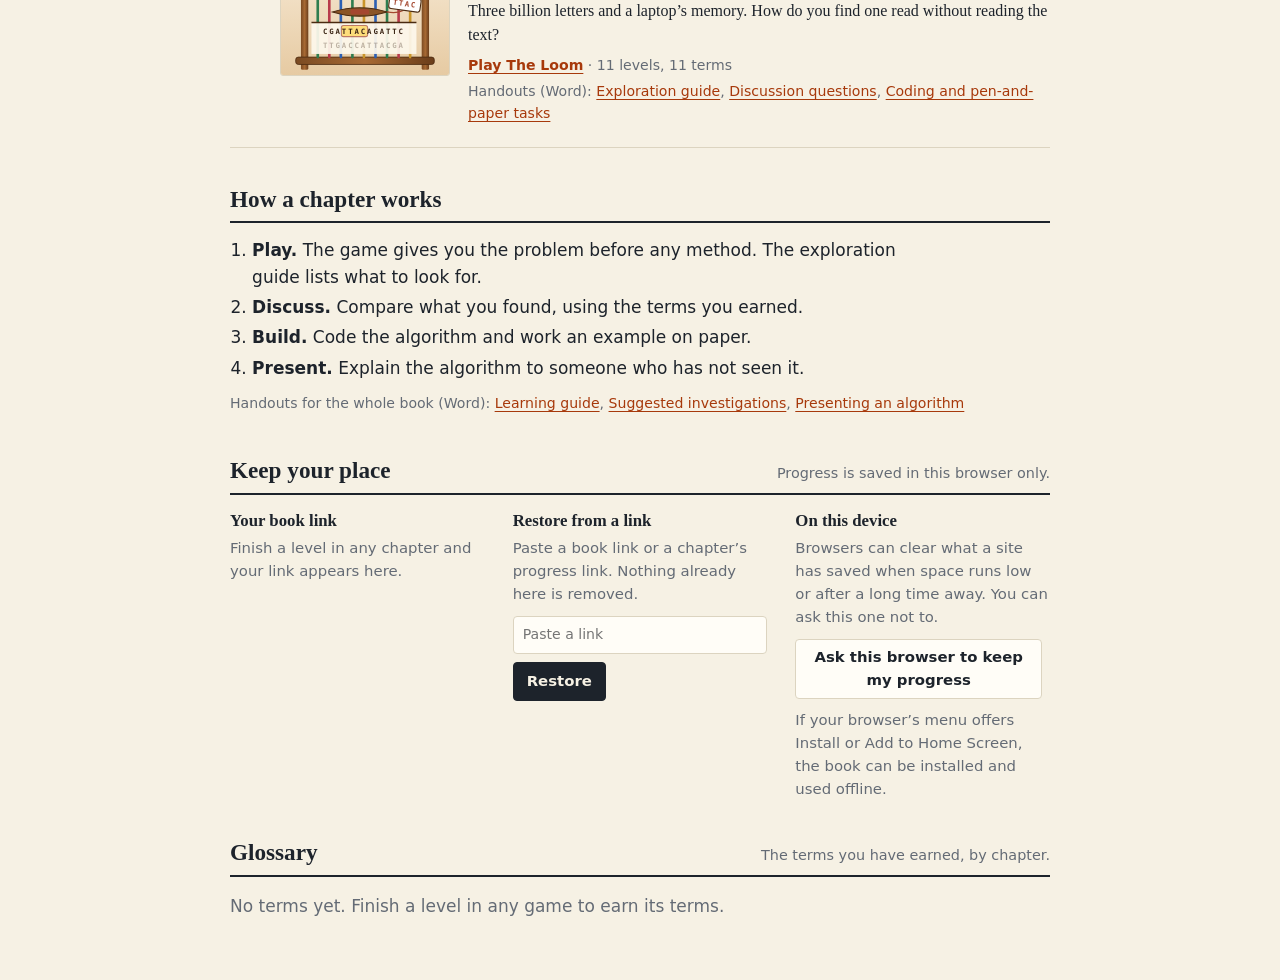
==== commit c5350699: "Plain contents page, flatter shell, and shorter shared wording Front page becomes a book's contents " ====
--- a/index.html
+++ b/index.html
@@ -3,8 +3,8 @@
 <head>
 <meta charset="utf-8">
 <meta name="viewport" content="width=device-width,initial-scale=1">
-<title>Bioinformatics Algorithms · A playable textbook</title>
-<meta name="description" content="Seven chapters, seven games. Meet a real problem from genomics, work out the algorithm yourself, and only then learn its name.">
+<title>Bioinformatics Algorithms: a playable textbook</title>
+<meta name="description" content="A textbook of seven games. Each starts with a problem from genomics and leads you to work out the algorithm before naming it.">
 <link rel="icon" href="book/favicon.svg" type="image/svg+xml">
 <link rel="stylesheet" href="book/book.css">
 <link rel="manifest" href="manifest.webmanifest">
@@ -12,168 +12,111 @@
 <link rel="apple-touch-icon" href="book/icon-180.png">
 <style>
 *{box-sizing:border-box}
-body{margin:0;background:var(--bk-paper);color:var(--bk-ink);font:17px/1.6 var(--bk-sans)}
+body{margin:0;background:var(--bk-paper);color:var(--bk-ink);font:17px/1.55 var(--bk-sans)}
 a{color:var(--bk-link);text-underline-offset:3px}
-.page{max-width:1080px;margin:0 auto;padding:0 20px}
-h1,h2,h3{font-family:var(--bk-serif);line-height:1.15;margin:0}
-.eyebrow{font:700 .76rem/1.2 var(--bk-sans);letter-spacing:.14em;text-transform:uppercase;color:var(--bk-link);margin:0 0 12px}
-
-/* hero */
-.hero{position:relative;overflow:hidden;background:
-  radial-gradient(900px 420px at 85% 10%,color-mix(in srgb,#1f8a9c 22%,transparent),transparent 70%),
-  radial-gradient(700px 400px at 5% 100%,color-mix(in srgb,#c2410c 16%,transparent),transparent 70%)}
-.hero .page{display:grid;grid-template-columns:1.05fr .95fr;gap:30px;align-items:center;padding-top:56px;padding-bottom:30px}
-.hero h1{font-size:clamp(2.4rem,5.4vw,3.9rem);letter-spacing:-.02em}
-.hero h1 em{font-style:italic;color:var(--bk-link)}
-.lede{font:400 1.22rem/1.55 var(--bk-serif);margin:18px 0 26px;max-width:34em}
-.cta{display:flex;flex-wrap:wrap;gap:12px;align-items:center}
-.btn{display:inline-flex;align-items:center;gap:8px;min-height:48px;padding:0 24px;border-radius:12px;font-weight:700;text-decoration:none;transition:transform .15s,box-shadow .15s}
-.btn.go{background:var(--bk-link);color:#fff;box-shadow:0 12px 22px -12px var(--bk-link)}
-@media (prefers-color-scheme:dark){.btn.go{color:#2b1200}}
-.btn.ghost{color:var(--bk-ink);border:1px solid var(--bk-line);background:var(--bk-card)}
-.btn:hover{transform:translateY(-2px)}
-.fan{position:relative;height:330px}
-.fan a{position:absolute;left:50%;top:50%;width:62%;border-radius:14px;overflow:hidden;border:4px solid var(--bk-card);box-shadow:0 26px 40px -22px rgba(0,0,0,.6);
-  transform:translate(-50%,-50%) rotate(var(--r)) translate(var(--x),var(--y));transition:transform .35s cubic-bezier(.2,1.2,.3,1);animation:deal .8s cubic-bezier(.2,1.1,.3,1) both;animation-delay:var(--d)}
-.fan a:hover,.fan a:focus-visible{transform:translate(-50%,-50%) rotate(0deg) translate(var(--x),calc(var(--y) - 14px)) scale(1.06);z-index:5}
-.fan img{display:block;width:100%;aspect-ratio:16/10}
-@keyframes deal{from{opacity:0;transform:translate(-50%,-20%) rotate(0deg) scale(.8)}}
-#helix{display:block;width:100%;height:74px;margin-top:6px}
+.page{max-width:860px;margin:0 auto;padding:0 20px 60px}
+h1,h2,h3{font-family:var(--bk-serif);line-height:1.2;margin:0}
+.front{padding:52px 0 4px}
+.front h1{font-size:clamp(2rem,4.6vw,2.8rem)}
+.sub{font:italic 1.15rem/1.4 var(--bk-serif);color:var(--bk-dim);margin:6px 0 0}
+.lede{font:1.1rem/1.6 var(--bk-serif);margin:18px 0 0;max-width:36em}
+.resume{margin:16px 0 0;font-weight:600}
+section{padding-top:38px}
+.sechead{display:flex;flex-wrap:wrap;align-items:baseline;justify-content:space-between;gap:4px 20px;padding-bottom:8px;border-bottom:2px solid var(--bk-ink)}
+.sechead h2{font-size:1.45rem}
+.sechead p{margin:0;color:var(--bk-dim);font-size:.9rem}
+.meta{margin:0 0 4px;font-size:.88rem;color:var(--bk-dim)}
+
+/* contents */
+.toc{list-style:none;margin:0;padding:0}
+.chap{--h:var(--bk-link);display:grid;grid-template-columns:2rem 170px 1fr;gap:0 18px;padding:18px 0;border-bottom:1px solid var(--bk-line);scroll-margin-top:60px}
+.chap .num{font:700 1.7rem/1.1 var(--bk-serif);color:var(--h)}
+@media (prefers-color-scheme:dark){.chap .num{color:color-mix(in srgb,var(--h) 55%,#fff)}}
+.chap .art img{display:block;width:100%;aspect-ratio:16/10;object-fit:cover;border:1px solid var(--bk-line);border-radius:3px}
+.chap h3{font-size:1.3rem}
+.chap h3 a{color:inherit;text-decoration:none}
+.chap h3 a:hover{text-decoration:underline}
+.hook{font:1rem/1.5 var(--bk-serif);margin:4px 0 8px}
+.play{font-weight:600}
+@media (max-width:620px){.chap{grid-template-columns:1.6rem 1fr}.chap .art{grid-column:2;max-width:240px;margin-bottom:10px}.chap .text{grid-column:2}}
 
 /* how a chapter works */
-section{padding:46px 0}
-.sechead{display:flex;flex-wrap:wrap;align-items:baseline;justify-content:space-between;gap:8px 20px;margin-bottom:22px}
-.sechead h2{font-size:1.9rem}
-.sechead p{margin:0;color:var(--bk-dim);max-width:36em}
-.steps{display:grid;grid-template-columns:repeat(4,1fr);gap:14px;counter-reset:s;padding:0;margin:0;list-style:none}
-.steps li{position:relative;padding:18px 18px 16px;border:1px solid var(--bk-line);border-radius:14px;background:var(--bk-card);counter-increment:s}
-.steps li::before{content:counter(s);display:grid;place-items:center;width:30px;height:30px;border-radius:50%;margin-bottom:10px;background:var(--bk-ink);color:var(--bk-paper);font:700 .9rem/1 var(--bk-sans)}
-.steps h3{font-size:1.2rem;margin-bottom:4px}
-.steps p{margin:0;font-size:.93rem;color:var(--bk-dim)}
-.shelf{display:flex;flex-wrap:wrap;gap:10px;margin-top:16px}
-.doc{display:inline-flex;align-items:center;gap:8px;padding:7px 13px 7px 9px;border:1px solid var(--bk-line);border-radius:10px;background:var(--bk-card);color:var(--bk-ink);
-  font-size:.88rem;font-weight:600;text-decoration:none;transition:transform .15s,border-color .15s}
-.doc:hover{transform:translateY(-2px);border-color:var(--h,var(--bk-link))}
-.doc svg{width:19px;height:19px;color:var(--h,var(--bk-link));flex:none}
-.doc small{font-weight:400;color:var(--bk-dim)}
-
-/* contents */
-.toc{display:grid;gap:22px}
-.chap{--h:var(--bk-link);display:grid;grid-template-columns:minmax(0,340px) 1fr;border:1px solid var(--bk-line);border-radius:18px;overflow:hidden;background:var(--bk-card);
-  box-shadow:0 22px 40px -34px rgba(0,0,0,.6);transition:transform .2s,box-shadow .2s,border-color .2s;scroll-margin-top:70px}
-.chap:hover{transform:translateY(-3px);border-color:color-mix(in srgb,var(--h) 60%,var(--bk-line));box-shadow:0 30px 46px -32px rgba(0,0,0,.7)}
-.chap .art{position:relative;display:block;overflow:hidden;background:#222;min-height:100%}
-.chap .art img{display:block;width:100%;height:100%;min-height:210px;object-fit:cover;transition:transform .5s cubic-bezier(.2,.8,.3,1)}
-.chap:hover .art img{transform:scale(1.05)}
-.chap .num{position:absolute;left:14px;top:14px;display:grid;place-items:center;width:44px;height:44px;border-radius:50%;background:var(--bk-card);color:var(--bk-ink);font:700 1.35rem/1 var(--bk-serif);box-shadow:0 6px 14px -6px #000}
-.chap .done{position:absolute;right:14px;top:14px;padding:5px 10px;border-radius:999px;background:#2e7d4f;color:#fff;font:700 .72rem/1 var(--bk-sans);letter-spacing:.08em;text-transform:uppercase}
-.chap .body{padding:20px 24px 20px;display:flex;flex-direction:column;gap:10px;min-width:0}
-.chap .kicker{font:700 .74rem/1.2 var(--bk-sans);letter-spacing:.12em;text-transform:uppercase;color:var(--h);margin:0}
-@media (prefers-color-scheme:dark){.chap .kicker{color:color-mix(in srgb,var(--h) 55%,#fff)}}
-.chap h3{font-size:1.6rem}
-.chap h3 a{color:inherit;text-decoration:none}
-.chap .hook{font:400 1.05rem/1.5 var(--bk-serif);margin:0}
-.prog{display:flex;align-items:center;gap:12px;font-size:.84rem;color:var(--bk-dim)}
-.track{flex:1;max-width:220px;height:8px;border-radius:99px;background:color-mix(in srgb,var(--bk-ink) 10%,transparent);overflow:hidden}
-.track i{display:block;height:100%;border-radius:99px;background:var(--h);width:0;transition:width .9s cubic-bezier(.2,.8,.3,1)}
-.row{display:flex;flex-wrap:wrap;gap:10px;align-items:center}
-.play{display:inline-flex;align-items:center;gap:8px;min-height:42px;padding:0 20px;border-radius:10px;background:var(--h);color:#fff;font-weight:700;text-decoration:none;
-  box-shadow:0 10px 18px -12px var(--h);transition:transform .15s}
-.play:hover{transform:translateY(-2px)}
-.play svg{width:14px;height:14px}
-.side{display:flex;align-items:center;gap:12px;margin-top:2px;padding:8px 12px 8px 8px;border:1px dashed var(--bk-line);border-radius:12px;color:var(--bk-ink);text-decoration:none;font-size:.9rem}
-.side:hover{border-color:var(--h)}
-.side img{width:64px;border-radius:7px;flex:none}
-.side b{display:block}
-
-/* glossary */
-.gtools{display:flex;flex-wrap:wrap;gap:12px;align-items:center;margin-bottom:16px}
-.gtools input{font:inherit;min-width:min(320px,100%);padding:9px 14px;border:1px solid var(--bk-line);border-radius:10px;background:var(--bk-card);color:var(--bk-ink)}
-.gcount{color:var(--bk-dim);font-size:.9rem}
-.keep{display:grid;grid-template-columns:repeat(auto-fit,minmax(280px,1fr));gap:16px}
-.kcard{padding:18px;border:1px solid var(--bk-line);border-radius:14px;background:var(--bk-card);font-size:.93rem;min-width:0}
-.kcard h3{font-size:1.15rem;margin-bottom:8px}
-.kcard p{margin:0 0 10px;color:var(--bk-dim)}
+.steps{margin:14px 0 12px;padding-left:1.3em;max-width:40em}
+.steps li{margin-bottom:4px}
+
+/* keep your place */
+.keep{display:grid;grid-template-columns:repeat(auto-fit,minmax(230px,1fr));gap:22px 28px;margin-top:16px;font-size:.93rem}
+.keep h3{font-size:1.05rem;margin-bottom:6px}
+.keep p{margin:0 0 10px;color:var(--bk-dim)}
 .krow{display:flex;flex-wrap:wrap;gap:8px}
-.krow input{flex:1 1 12em;min-width:0;font:inherit;font-size:.85rem;padding:8px 10px;border:1px solid var(--bk-line);border-radius:9px;background:var(--bk-paper);color:var(--bk-ink)}
-.krow button{font:inherit;font-weight:600;padding:8px 14px;border-radius:9px;cursor:pointer;border:1px solid var(--bk-link);background:var(--bk-link);color:#fff}
+.krow[hidden]{display:none}
+.krow input,.gtools input{flex:1 1 12em;min-width:0;font:inherit;font-size:.88rem;padding:7px 9px;border:1px solid var(--bk-line);border-radius:4px;background:var(--bk-card);color:var(--bk-ink)}
+.krow button{font:inherit;font-weight:600;padding:7px 13px;border-radius:4px;cursor:pointer;border:1px solid var(--bk-ink);background:var(--bk-ink);color:var(--bk-paper)}
 .knote{margin:10px 0 0!important;color:var(--bk-ink)!important}
 .knote:empty{display:none}
-.kcard .bk-app{margin-top:0;padding-top:0;border-top:0;font-size:inherit}
-.restoring{margin:0 0 18px;padding:12px 16px;border:1px solid #2e7d4f;border-radius:12px;background:var(--bk-card)}
+.keep .bk-app{margin-top:0;padding-top:0;border-top:0;font-size:inherit}
+.restoring{margin:14px 0 0;padding:10px 14px;border:1px solid #2e7d4f;border-radius:4px}
 .restoring[hidden]{display:none}
+
+/* glossary */
+.gtools{display:flex;flex-wrap:wrap;gap:12px;align-items:center;margin:16px 0}
+.gtools input{flex:0 1 320px}
+.gcount{color:var(--bk-dim);font-size:.9rem}
+.ggroup{margin:0 0 22px}
+.ggroup h3{font-size:1.05rem;margin-bottom:2px}
+.gl{columns:2 300px;column-gap:32px;margin:0}
+.gl div{break-inside:avoid;padding:8px 0;border-bottom:1px solid var(--bk-line)}
+.gl dt{font:700 1rem/1.3 var(--bk-serif)}
+.gl dd{margin:2px 0 0;font-size:.9rem;color:var(--bk-dim)}
+.empty{margin:16px 0 0;color:var(--bk-dim)}
 @media print{#keep{display:none}}
-.ggroup{margin:0 0 22px}
-.ggroup h3{font-size:1.15rem;margin-bottom:8px;display:flex;align-items:center;gap:10px}
-.ggroup h3 i{width:10px;height:10px;border-radius:3px;background:var(--h);transform:rotate(45deg)}
-.gl{display:grid;grid-template-columns:repeat(auto-fill,minmax(290px,1fr));gap:10px;margin:0}
-.gl div{padding:12px 14px;border:1px solid var(--bk-line);border-left:4px solid var(--h);border-radius:10px;background:var(--bk-card)}
-.gl dt{font:700 1.02rem/1.3 var(--bk-serif)}
-.gl dd{margin:4px 0 0;font-size:.9rem;color:var(--bk-dim)}
-.empty{padding:26px;border:1px dashed var(--bk-line);border-radius:14px;color:var(--bk-dim);text-align:center}
-footer{padding:26px 0 50px;border-top:1px solid var(--bk-line);color:var(--bk-dim);font-size:.88rem}
-.rise{opacity:0;transform:translateY(18px);transition:opacity .6s,transform .6s cubic-bezier(.2,.9,.3,1)}
-.rise.in{opacity:1;transform:none}
-@media (max-width:860px){.hero .page{grid-template-columns:1fr;padding-top:36px}.fan{height:250px;order:-1}.steps{grid-template-columns:1fr 1fr}.chap{grid-template-columns:1fr}.chap .art img{min-height:0;aspect-ratio:16/9}}
-@media (max-width:480px){.steps{grid-template-columns:1fr}.fan{height:200px}}
-@media print{.rise{opacity:1;transform:none}}
-@media (prefers-reduced-motion:reduce){.rise{opacity:1;transform:none;transition:none}.fan a{animation:none}.track i{transition:none}}
 </style>
 </head>
 <body data-page="home">
-<main>
-<div class="hero">
-  <div class="page">
-    <div>
-      <p class="eyebrow">A playable textbook</p>
-      <h1>Bioinformatics <em>Algorithms</em></h1>
-      <p class="lede">Seven chapters, seven games. In each one you meet a real problem from genomics, wrestle with it by hand, and work out the algorithm yourself. Only then does the book tell you its name.</p>
-      <div class="cta"><a class="btn go" id="resume" href="motif-slots/">Start chapter 1</a><a class="btn ghost" href="#contents">Browse the contents</a></div>
-    </div>
-    <div class="fan" id="fan" aria-hidden="true"></div>
-  </div>
-  <svg id="helix" viewBox="0 0 1200 74" preserveAspectRatio="none" aria-hidden="true"></svg>
+<main class="page">
+<div class="front">
+  <h1>Bioinformatics Algorithms</h1>
+  <p class="sub">A playable textbook</p>
+  <p class="lede">Seven chapters, each built around a game. You start with a problem from genomics, work out an algorithm for it, and learn its name once you have found it.</p>
+  <p class="resume"><a id="resume" href="motif-slots/">Start chapter 1</a></p>
 </div>
-
-<div class="page">
-<section aria-labelledby="howT">
-  <div class="sechead"><h2 id="howT">How a chapter works</h2><p>Play comes first. The reading, the talking and the code all build on what you found in the game.</p></div>
-  <ol class="steps">
-    <li class="rise"><h3>Play</h3><p>Start with the game. It opens with the plain problem and lets you get properly stuck before it helps. The exploration guide gives you things to notice as you go.</p></li>
-    <li class="rise"><h3>Talk</h3><p>Bring what you found to the discussion questions, using the vocabulary the game gave you once you had earned it.</p></li>
-    <li class="rise"><h3>Build</h3><p>Do the same moves with the scaffolding gone: code the algorithm, and work it through on paper.</p></li>
-    <li class="rise"><h3>Present</h3><p>Explain an algorithm to people who have not met it yet. If you can teach it, you own it.</p></li>
-  </ol>
-  <div class="shelf" id="shelf"></div>
-</section>
 
 <section id="contents" aria-labelledby="tocT">
   <div class="sechead"><h2 id="tocT">Contents</h2><p id="overall"></p></div>
-  <div class="toc" id="toc"></div>
+  <ol class="toc" id="toc"></ol>
   <noscript><p>The contents list needs JavaScript. The games are at motif-slots/, bridge-walker/, toll-city/, cho-han-night/, hollow-mountain/, paint-by-k/ and the-loom/.</p></noscript>
 </section>
 
+<section aria-labelledby="howT">
+  <div class="sechead"><h2 id="howT">How a chapter works</h2></div>
+  <ol class="steps">
+    <li><b>Play.</b> The game gives you the problem before any method. The exploration guide lists what to look for.</li>
+    <li><b>Discuss.</b> Compare what you found, using the terms you earned.</li>
+    <li><b>Build.</b> Code the algorithm and work an example on paper.</li>
+    <li><b>Present.</b> Explain the algorithm to someone who has not seen it.</li>
+  </ol>
+  <p class="meta" id="shelf"></p>
+</section>
+
 <section id="keep" aria-labelledby="keepT">
-  <div class="sechead"><h2 id="keepT">Keep your place</h2><p>What you earn is saved in this browser. Here is how to make sure it stays there, and how to take it with you.</p></div>
+  <div class="sechead"><h2 id="keepT">Keep your place</h2><p>Progress is saved in this browser only.</p></div>
   <p class="restoring" id="restoring" role="status" hidden></p>
   <div class="keep">
-    <div class="kcard"><h3>Your book link</h3><p id="bookText"></p>
-      <div class="krow" id="bookRow"><input id="bookLink" readonly aria-label="Your book link"><button type="button" id="copyBook">Copy book link</button></div>
+    <div><h3>Your book link</h3><p id="bookText"></p>
+      <div class="krow" id="bookRow"><input id="bookLink" readonly aria-label="Your book link"><button type="button" id="copyBook">Copy</button></div>
       <p class="knote" id="bookNote" role="status"></p></div>
-    <div class="kcard"><h3>Bring progress here</h3><p>Paste a book link, or one chapter’s progress link, to add what it holds to this browser. Nothing already here is removed.</p>
+    <div><h3>Restore from a link</h3><p>Paste a book link or a chapter’s progress link. Nothing already here is removed.</p>
       <div class="krow"><input id="pasteLink" aria-label="A book link or a progress link" placeholder="Paste a link" autocomplete="off" spellcheck="false"><button type="button" id="usePaste">Restore</button></div>
       <p class="knote" id="pasteNote" role="status"></p></div>
-    <div class="kcard"><h3>On this device</h3><div data-bk-app></div></div>
+    <div><h3>On this device</h3><div data-bk-app></div></div>
   </div>
 </section>
 
 <section id="glossary" aria-labelledby="glT">
-  <div class="sechead"><h2 id="glT">Your glossary</h2><p>Every term here is one you earned in a game. It grows as you play, and your book link brings it back in any browser.</p></div>
+  <div class="sechead"><h2 id="glT">Glossary</h2><p>The terms you have earned, by chapter.</p></div>
   <div id="gloss"></div>
 </section>
-</div>
 </main>
-<footer><div class="page">Your progress and your glossary are stored in this browser, on this device; your book link, under Keep your place, carries them to any other. Each game also keeps a puzzle code and a move log you can download.</div></footer>
 
 <script src="book/chapters.js"></script>
 <script src="book/book.js"></script>
@@ -182,8 +125,7 @@
 const B=window.BOOK,I=B.icon,$=s=>document.querySelector(s);
 const esc=s=>String(s).replace(/[&<>"]/g,c=>({'&':'&amp;','<':'&lt;','>':'&gt;','"':'&quot;'}[c]));
 const read=(k,d)=>{try{const v=localStorage.getItem(k);return v==null?d:JSON.parse(v);}catch(e){return d;}};
-const doc=(href,label,hue)=>'<a class="doc" href="'+href+'"'+(hue?' style="--h:'+hue+'"':'')+'>'+I.doc+'<span>'+label+' <small>Word</small></span></a>';
-const arrow='<svg viewBox="0 0 14 14" aria-hidden="true"><path d="M3 1.500l9 5.500-9 5.500z" fill="currentColor"/></svg>';
+const doc=(href,label)=>'<a href="'+href+'">'+label+'</a>';
 
 // what this browser remembers of each game
 const state=B.chapters.map(c=>{
@@ -194,26 +136,21 @@
   return {c,started:!!s,got,fin,done:got>=c.terms,terms,link:s&&typeof s.link==='string'&&(got||fin)?s.link:''};
 });
 
-$('#shelf').innerHTML=doc('materials/learning-guide.docx','Learning guide')+doc('materials/suggested-investigations.docx','Suggested investigations')+doc('materials/presentation-checklist.docx','Presenting an algorithm');
-
-$('#fan').innerHTML=[[1,-11,'-34%','6%'],[4,7,'30%','-4%'],[2,-3,'-4%','14%']].map((f,i)=>{const c=B.chapters[f[0]];
-  return '<a href="'+c.dir+'/" tabindex="-1" style="--r:'+f[1]+'deg;--x:'+f[2]+';--y:'+f[3]+';--d:'+(.12*i)+'s"><img src="book/art/'+c.dir+'.svg" alt=""></a>';}).join('');
+$('#shelf').innerHTML='Handouts for the whole book (Word): '+[doc('materials/learning-guide.docx','Learning guide'),doc('materials/suggested-investigations.docx','Suggested investigations'),doc('materials/presentation-checklist.docx','Presenting an algorithm')].join(', ');
 
 $('#toc').innerHTML=state.map(st=>{const c=st.c;
-  const pct=st.done?100:st.started?Math.round(100*(st.got/c.terms)):0;
-  const where=st.done?'All '+c.terms+' terms earned':st.started?st.fin+' of '+c.levels+' levels finished · '+st.got+' of '+c.terms+' terms':c.levels+' levels · '+c.terms+' terms to earn';
-  return '<article class="chap rise" id="'+c.slug+'" style="--h:'+c.hue+'">'+
-    '<a class="art" href="'+c.dir+'/" tabindex="-1" aria-hidden="true"><img src="book/art/'+c.dir+'.svg" alt="" loading="lazy"><span class="num">'+c.n+'</span>'+(st.done?'<span class="done">Complete</span>':'')+'</a>'+
-    '<div class="body"><p class="kicker">Chapter '+c.n+' · '+esc(c.game)+'</p><h3><a href="'+c.dir+'/">'+esc(c.topic)+'</a></h3><p class="hook">'+esc(c.hook)+'</p>'+
-    '<div class="prog"><div class="track" role="img" aria-label="'+pct+' percent of the vocabulary earned"><i data-w="'+pct+'"></i></div><span>'+where+'</span></div>'+
-    '<div class="row"><a class="play" href="'+c.dir+'/">'+arrow+(st.done?'Play again':st.started?'Continue ':'Play ')+(st.done?'':esc(c.game))+'</a></div>'+
-    '<div class="row">'+B.resources.map(r=>doc('materials/'+c.slug+'-'+r[0]+'.docx',r[1],c.hue)).join('')+'</div>'+
-    (c.side?'<a class="side" href="'+c.side.dir+'/"><img src="book/art/'+c.side.dir+'.svg" alt=""><span><b>'+esc(c.side.game)+'</b>'+esc(c.side.hook)+'</span></a>':'')+
-    '</div></article>';}).join('');
+  const where=st.done?'All '+c.terms+' terms earned':st.started?st.fin+' of '+c.levels+' levels finished, '+st.got+' of '+c.terms+' terms earned':c.levels+' levels, '+c.terms+' terms';
+  return '<li class="chap" id="'+c.slug+'" style="--h:'+c.hue+'"><span class="num">'+c.n+'</span>'+
+    '<a class="art" href="'+c.dir+'/" tabindex="-1" aria-hidden="true"><img src="book/art/'+c.dir+'.svg" alt="" loading="lazy"></a>'+
+    '<div class="text"><h3><a href="'+c.dir+'/">'+esc(c.topic)+'</a></h3><p class="hook">'+esc(c.hook)+'</p>'+
+    '<p class="meta"><a class="play" href="'+c.dir+'/">'+(st.done?'Replay ':st.started?'Continue ':'Play ')+esc(c.game)+'</a> · '+where+'</p>'+
+    '<p class="meta">Handouts (Word): '+B.resources.map(r=>doc('materials/'+c.slug+'-'+r[0]+'.docx',r[1])).join(', ')+'</p>'+
+    (c.side?'<p class="meta">Side quest: <a href="'+c.side.dir+'/">'+esc(c.side.game)+'</a>. '+esc(c.side.hook)+'</p>':'')+
+    '</div></li>';}).join('');
 
 // the reader's place in the book
 const total=B.chapters.reduce((n,c)=>n+c.terms,0),got=state.reduce((n,s)=>n+s.got,0);
-$('#overall').textContent=got?got+' of '+total+' terms earned across the book.':'Seven chapters. Take them in order, or start wherever your course is.';
+$('#overall').textContent=got?got+' of '+total+' terms earned':'Chapters can be read in any order';
 const last=read('book:last',null),lastSt=last&&state.find(s=>s.c.dir===last.dir&&s.started&&!s.done);
 const nextUp=lastSt||state.find(s=>s.started&&!s.done)||state.find(s=>!s.started);
 if(nextUp&&got){const r=$('#resume');r.href=nextUp.c.dir+'/';r.textContent=nextUp.started?'Continue '+nextUp.c.game:'Start chapter '+nextUp.c.n+': '+nextUp.c.game;}
@@ -226,16 +163,16 @@
 const held=()=>B.chapters.reduce((n,c)=>{const s=read(c.key,null);return n+(s&&Array.isArray(s.badges)?s.badges.length:0)+(s&&Array.isArray(s.done)?s.done.length:0);},0);
 const parts=state.filter(s=>s.link).map(s=>s.c.dir+':'+s.link);
 if(parts.length){$('#bookLink').value=location.origin+location.pathname+'#book=1/'+parts.join('/');
-  $('#bookText').textContent='One link for everything you have earned, in '+(parts.length===1?'the one chapter':'all '+parts.length+' chapters')+' you have played. Copy it and keep it somewhere you will find it again (email it to yourself). It changes as you earn more, so copy it again when you stop.';}
-else{$('#bookRow').hidden=true;$('#bookText').textContent='Nothing to back up yet. Finish a level in any chapter and your link appears here.';}
+  $('#bookText').textContent='One link restores everything you have earned in every chapter. It changes as you earn more, so copy it again before you leave.';}
+else{$('#bookRow').hidden=true;$('#bookText').textContent='Finish a level in any chapter and your link appears here.';}
 $('#bookLink').onclick=()=>$('#bookLink').select();
-$('#copyBook').onclick=()=>{const b=$('#bookLink'),ok=()=>{$('#bookNote').textContent='Copied. Paste it somewhere you will find it again.';},
-  byHand=()=>{b.select();let done=false;try{done=document.execCommand('copy');}catch(e){}if(done)ok();else $('#bookNote').textContent='Could not copy for you: the link is selected, so copy it by hand.';};
+$('#copyBook').onclick=()=>{const b=$('#bookLink'),ok=()=>{$('#bookNote').textContent='Copied.';},
+  byHand=()=>{b.select();let done=false;try{done=document.execCommand('copy');}catch(e){}if(done)ok();else $('#bookNote').textContent='Could not copy. The link is selected, so copy it by hand.';};
   if(navigator.clipboard&&navigator.clipboard.writeText)navigator.clipboard.writeText(b.value).then(ok,byHand);else byHand();};
 function restoreBook(text,say){
   const want=[];let bad=0;
   text.split('/').filter(Boolean).forEach(p=>{const i=p.indexOf(':'),c=B.chapters.find(c=>c.dir===p.slice(0,i)),enc=p.slice(i+1);if(c&&sound(c,enc))want.push({c,enc});else bad++;});
-  if(!want.length){say('That link is incomplete or has been changed, so nothing was restored from it. Copy the whole link and try again.');return;}
+  if(!want.length){say('That link is incomplete or was altered, so nothing was restored. Copy the whole link and try again.');return;}
   const before=held(),lastRead=localStorage.getItem('book:last');let i=0;
   (function next(){
     if(i>=want.length){
@@ -268,31 +205,16 @@
 function gloss(q){
   q=(q||'').trim().toLowerCase();let n=0;
   const html=state.map(st=>{const t=st.terms.filter(x=>!q||(x.name+' '+x.def).toLowerCase().includes(q));n+=t.length;
-    return t.length?'<div class="ggroup" style="--h:'+st.c.hue+'"><h3><i></i>Chapter '+st.c.n+' · '+esc(st.c.topic)+'</h3><dl class="gl">'+
+    return t.length?'<div class="ggroup" style="--h:'+st.c.hue+'"><h3>Chapter '+st.c.n+' · '+esc(st.c.topic)+'</h3><dl class="gl">'+
       t.map(x=>'<div><dt>'+esc(x.name)+'</dt><dd>'+esc(x.def)+'</dd></div>').join('')+'</dl></div>':'';}).join('');
   $('#glist').innerHTML=html||'<p class="empty">No term matches that search.</p>';
   $('#gn').textContent=n+(n===1?' term':' terms');
 }
 const have=state.some(s=>s.terms.length);
 $('#gloss').innerHTML=have?'<div class="gtools"><input id="gq" type="search" placeholder="Search your terms" aria-label="Search your terms"><span class="gcount" id="gn"></span></div><div id="glist"></div>'
-  :'<p class="empty">Nothing here yet. Finish the first level of any game and its first term will be waiting for you.</p>';
+  :'<p class="empty">No terms yet. Finish a level in any game to earn its terms.</p>';
 if(have){gloss('');$('#gq').addEventListener('input',e=>gloss(e.target.value));}
 
-// a strand of DNA under the hero, slowly turning
-const hx=$('#helix'),N=46,COL=['#2e7d4f','#2b5fb3','#c9952a','#b83a4b'];
-function strand(ph){let a='',b='',r='';
-  for(let i=0;i<=N*4;i++){const x=i*1200/(N*4),t=i/(N*4)*Math.PI*9+ph,y=37+26*Math.sin(t);a+=(i?'L':'M')+x.toFixed(1)+' '+y.toFixed(1);b+=(i?'L':'M')+x.toFixed(1)+' '+(74-y).toFixed(1);}
-  for(let i=1;i<N;i++){const x=i*1200/N+6,t=(x/1200)*Math.PI*9+ph,y=37+26*Math.sin(t),d=Math.abs(Math.cos(t));
-    r+='<path d="M'+x.toFixed(1)+' '+y.toFixed(1)+'V'+(74-y).toFixed(1)+'" stroke="'+COL[(i*7)%4]+'" stroke-width="3.2" stroke-linecap="round" opacity="'+(.25+.6*d).toFixed(2)+'"/>';}
-  hx.innerHTML=r+'<path d="'+a+'" fill="none" stroke="currentColor" stroke-width="2.6" opacity=".55"/><path d="'+b+'" fill="none" stroke="currentColor" stroke-width="2.6" opacity=".3"/>';}
-hx.style.color='var(--bk-ink)';strand(0);
-if(!matchMedia('(prefers-reduced-motion:reduce)').matches){let ph=0,on=true;
-  new IntersectionObserver(e=>on=e[0].isIntersecting).observe(hx);
-  (function f(){if(on&&!document.hidden){ph+=.012;strand(ph);}requestAnimationFrame(f);})();}
-
-// things rise into place as they are reached
-const io=new IntersectionObserver(es=>es.forEach(e=>{if(e.isIntersecting){e.target.classList.add('in');const b=e.target.querySelector('.track i');if(b)b.style.width=b.dataset.w+'%';io.unobserve(e.target);}}),{rootMargin:'0px 0px -8% 0px'});
-document.querySelectorAll('.rise').forEach(x=>io.observe(x));
 })();
 </script>
 </body>
--- a/book/book.css
+++ b/book/book.css
@@ -13,91 +13,71 @@
 html{scroll-padding-top:60px}
 
 /* ---------- the bar ---------- */
-.bk-bar{position:sticky;top:0;z-index:60;display:flex;align-items:center;gap:14px;height:46px;padding:0 max(12px,calc((100vw - 1080px)/2));
-  background:var(--bk-spine);color:var(--bk-spine-ink);font:500 14px/1 var(--bk-sans);box-shadow:0 1px 0 rgba(255,255,255,.06) inset,0 6px 18px -10px rgba(0,0,0,.6)}
+.bk-bar{position:sticky;top:0;z-index:60;display:flex;align-items:center;gap:14px;height:44px;padding:0 max(12px,calc((100vw - 1080px)/2));
+  background:var(--bk-spine);color:var(--bk-spine-ink);font:500 14px/1 var(--bk-sans)}
 .bk-bar a{color:inherit;text-decoration:none}
-.bk-brand{display:flex;align-items:center;gap:9px;font-family:var(--bk-serif);font-size:16px;font-weight:600;letter-spacing:.01em;white-space:nowrap}
-.bk-brand svg{width:26px;height:26px;flex:none;transition:transform .25s}
-.bk-brand:hover svg{transform:rotate(-6deg) scale(1.08)}
-.bk-where{flex:1;min-width:0;display:flex;align-items:center;gap:9px;padding-left:14px;border-left:1px solid rgba(255,255,255,.14);overflow:hidden}
+.bk-brand{display:flex;align-items:center;gap:9px;font-family:var(--bk-serif);font-size:16px;font-weight:600;white-space:nowrap}
+.bk-brand svg{width:24px;height:24px;flex:none}
+.bk-where{flex:1;min-width:0;display:flex;align-items:baseline;gap:8px;padding-left:14px;border-left:1px solid rgba(255,255,255,.14);overflow:hidden;white-space:nowrap}
 .bk-where:empty{border:0}
-.bk-chip{flex:none;font-size:11px;font-weight:700;letter-spacing:.09em;text-transform:uppercase;padding:4px 8px;border-radius:999px;background:var(--bk-hue);color:#fff}
-.bk-topic{white-space:nowrap;overflow:hidden;text-overflow:ellipsis;color:var(--bk-spine-dim)}
+.bk-chip{flex:none;font-weight:600}
+.bk-topic{overflow:hidden;text-overflow:ellipsis;color:var(--bk-spine-dim)}
 .bk-nav{display:flex;align-items:center;gap:4px;flex:none}
-.bk-step,.bk-toc,.bk-bar .bk-sound{display:inline-grid;place-items:center;height:32px;min-height:0;min-width:32px;padding:0 8px;border:0;border-radius:8px;background:transparent;color:var(--bk-spine-ink);font:inherit;cursor:pointer;transition:background .15s}
+.bk-step,.bk-toc,.bk-bar .bk-sound{display:inline-grid;place-items:center;height:32px;min-height:0;min-width:32px;padding:0 8px;border:0;border-radius:4px;background:transparent;color:var(--bk-spine-ink);font:inherit;cursor:pointer}
 .bk-step{font-size:22px;line-height:1;padding-bottom:3px}
 .bk-step.off{opacity:.25;cursor:default}
 a.bk-step:hover,.bk-toc:hover,.bk-bar .bk-sound:hover{background:rgba(255,255,255,.12)}
-.bk-bar .bk-sound{margin-left:6px;border-left:1px solid rgba(255,255,255,.14);border-radius:0 8px 8px 0;padding-left:10px}
 .bk-sound svg{width:20px;height:20px}
 .bk-bar :focus-visible{outline:2px solid var(--bk-gold);outline-offset:1px}
 @media (max-width:640px){.bk-brand span,.bk-toc{display:none}.bk-where{padding-left:10px}}
 
 /* ---------- a game page ---------- */
-body.bk-game{background:
-  radial-gradient(1200px 500px at 50% -160px,color-mix(in srgb,var(--bk-hue) 16%,transparent),transparent 70%),var(--bg,var(--bk-paper));background-attachment:fixed}
 body.bk-game .wrap{padding-top:22px}
-.bk-eyebrow{margin:0 0 6px;font:600 .74rem/1.2 var(--bk-sans);letter-spacing:.1em;text-transform:uppercase;color:var(--muted,var(--bk-dim))}
-.bk-eyebrow span{color:var(--bk-hue);margin-right:10px;padding-right:10px;border-right:1px solid var(--line,var(--bk-line))}
-@media (prefers-color-scheme:dark){.bk-eyebrow span{color:color-mix(in srgb,var(--bk-hue) 60%,#fff)}}
+.bk-eyebrow{margin:0 0 6px;font:.85rem/1.3 var(--bk-sans);color:var(--muted,var(--bk-dim))}
+.bk-eyebrow span{font-weight:600;color:var(--ink,var(--bk-ink))}
+.bk-eyebrow span::after{content:" · ";font-weight:400}
 body.bk-game header{margin-bottom:12px;gap:12px 22px}
-body.bk-game header h1{font-family:var(--bk-serif);font-size:1.75rem;font-weight:700;letter-spacing:-.005em;gap:12px}
-body.bk-game header h1 svg{width:50px;height:50px;filter:drop-shadow(0 4px 6px rgba(0,0,0,.22));transition:transform .3s cubic-bezier(.3,1.6,.5,1)}
-body.bk-game header h1:hover svg{transform:rotate(-5deg) scale(1.06)}
+body.bk-game header h1{font-family:var(--bk-serif);font-size:1.7rem;font-weight:700;gap:12px}
+body.bk-game header h1 svg{width:46px;height:46px}
 
 /* levels: stepping stones on a line */
 body.bk-game .pips{gap:6px 0;align-items:center;clip-path:inset(-12px -12px -12px 0)}  /* hides the link line before the first stone of a wrapped row */
 body.bk-game .pips button{position:relative;width:32px;height:32px;margin-right:12px;font-weight:700;font-size:.85rem;
-  background:color-mix(in srgb,var(--bk-hue) 16%,var(--panel,var(--bk-card)));border-color:color-mix(in srgb,var(--bk-hue) 55%,var(--line,var(--bk-line)));
-  transition:transform .18s cubic-bezier(.3,1.6,.5,1),background .2s,box-shadow .2s}
+  background:color-mix(in srgb,var(--bk-hue) 14%,var(--panel,var(--bk-card)));border-color:color-mix(in srgb,var(--bk-hue) 55%,var(--line,var(--bk-line)))}
 body.bk-game .pips button:last-child{margin-right:0}
-body.bk-game .pips button+button::before{content:"";position:absolute;right:calc(100% + 1px);top:50%;width:12px;height:2px;margin-top:-1px;border-radius:2px;
+body.bk-game .pips button+button::before{content:"";position:absolute;right:calc(100% + 1px);top:50%;width:12px;height:2px;margin-top:-1px;
   background:color-mix(in srgb,var(--bk-hue) 55%,var(--line,var(--bk-line)))}
 body.bk-game .pips button:disabled{background:transparent;border-style:dashed;border-color:var(--line,var(--bk-line));opacity:.7}
 body.bk-game .pips button:disabled::before{background:var(--line,var(--bk-line))}
-body.bk-game .pips button:not(:disabled):hover{transform:translateY(-2px) scale(1.08)}
-body.bk-game .pips button.on{background:var(--bk-hue);border-color:var(--bk-hue);color:#fff;transform:scale(1.16);
-  box-shadow:0 0 0 4px color-mix(in srgb,var(--bk-hue) 24%,transparent),0 5px 12px -4px var(--bk-hue)}
+body.bk-game .pips button.on{background:var(--bk-hue);border-color:var(--bk-hue);color:#fff}
 
-/* vocabulary: locked tokens, and terms that pop when they are earned */
-body.bk-game .vocabhead{margin-top:14px}
+/* vocabulary: locked tokens, and a brief highlight on a term just earned */
+body.bk-game .vocabhead{margin-top:14px;text-transform:none;letter-spacing:0;font-size:.82rem}
 body.bk-game .badges{gap:6px;margin:6px 0 4px}
 body.bk-game .badge:not(.got){font-size:0;width:22px;height:22px;padding:0;display:inline-grid;place-items:center;border-radius:50%;opacity:.75}
 body.bk-game .badge:not(.got)::before{content:"?";font-size:.72rem;font-weight:700}
-body.bk-game .badge.got{padding:3px 11px 3px 9px;background:color-mix(in srgb,var(--good,#2e7d4f) 11%,var(--panel,var(--bk-card)));transition:transform .15s,box-shadow .15s}
-body.bk-game .badge.got::before{content:"";display:inline-block;width:.5em;height:.5em;margin-right:6px;border-radius:50%;background:var(--good,#2e7d4f);vertical-align:.08em}
-body.bk-game .badge.got:hover,body.bk-game .badge.got:focus{transform:translateY(-1px);box-shadow:0 4px 10px -6px rgba(0,0,0,.5)}
-body.bk-game .badge.bk-fresh{animation:bk-pop .7s cubic-bezier(.3,1.7,.5,1) both,bk-shine 2.4s ease-out both}
-@keyframes bk-pop{0%{transform:scale(.3);opacity:0}60%{transform:scale(1.18)}100%{transform:scale(1)}}
-@keyframes bk-shine{0%,40%{box-shadow:0 0 0 0 color-mix(in srgb,var(--bk-gold) 80%,transparent),0 0 18px 4px var(--bk-gold)}100%{box-shadow:0 0 0 12px transparent,0 0 0 0 transparent}}
+body.bk-game .badge.got{border-radius:4px;padding:2px 9px;background:color-mix(in srgb,var(--good,#2e7d4f) 9%,var(--panel,var(--bk-card)))}
+body.bk-game .badge.bk-fresh{animation:bk-fresh 2.4s ease-out both}
+@keyframes bk-fresh{0%,35%{background:color-mix(in srgb,var(--bk-gold) 55%,var(--panel,var(--bk-card)))}}
 
 /* the level heading, brief and rule */
-body.bk-game #title{font-family:var(--bk-serif);font-size:1.55rem;line-height:1.2;margin:22px 0 6px;display:flex;flex-wrap:wrap;align-items:center;gap:8px 12px}
-.bk-lv{font:700 .72rem/1 var(--bk-sans);letter-spacing:.1em;text-transform:uppercase;padding:6px 10px;border-radius:6px;color:#fff;background:var(--bk-hue)}
+body.bk-game #title{font-family:var(--bk-serif);font-size:1.5rem;line-height:1.2;margin:22px 0 6px}
+.bk-lv{display:block;margin-bottom:2px;font:600 .85rem/1.3 var(--bk-sans);color:var(--muted,var(--bk-dim))}
 body.bk-game #brief{font-size:1.04rem;line-height:1.6;max-width:68ch}
-body.bk-game .rule{padding:5px 14px 5px 10px;border:1px solid color-mix(in srgb,var(--ink,var(--bk-ink)) 12%,transparent)}
-body.bk-game .rule:not(:empty)::before{content:"";width:8px;height:8px;border-radius:2px;transform:rotate(45deg);background:var(--bk-hue)}
+body.bk-game .rule{border-radius:4px;padding:4px 10px;border:1px solid color-mix(in srgb,var(--ink,var(--bk-ink)) 14%,transparent)}
 body.bk-game .rule:empty{display:none}
 
 /* the stage */
-body.bk-game .stage{border-radius:16px;box-shadow:0 1px 0 rgba(255,255,255,.5) inset,0 24px 44px -30px rgba(0,0,0,.55),0 2px 6px -2px rgba(0,0,0,.15)}
-@media (prefers-color-scheme:dark){body.bk-game .stage{box-shadow:0 24px 44px -26px #000}}
+body.bk-game .stage{border-radius:6px}
+body.bk-game .stage.bk-yes{animation:bk-yes .8s ease-out}
+@keyframes bk-yes{0%{box-shadow:0 0 0 0 color-mix(in srgb,var(--good,#2e7d4f) 70%,transparent)}100%{box-shadow:0 0 0 12px transparent}}
 
-body.bk-game .stage.bk-yes{animation:bk-yes .8s ease-out}
-@keyframes bk-yes{0%{box-shadow:0 0 0 0 color-mix(in srgb,var(--good,#2e7d4f) 70%,transparent)}100%{box-shadow:0 0 0 16px transparent}}
-
-/* buttons */
-body.bk-game button{transition:transform .12s,border-color .15s,box-shadow .15s,background .15s}
-body.bk-game .wrap button:not(:disabled):active{transform:translateY(1px) scale(.97)}
-body.bk-game button.primary{box-shadow:0 1px 0 rgba(255,255,255,.25) inset,0 6px 14px -8px var(--accent,var(--bk-hue))}
-body.bk-game button.primary:not(:disabled):hover{box-shadow:0 1px 0 rgba(255,255,255,.25) inset,0 10px 18px -8px var(--accent,var(--bk-hue));transform:translateY(-1px)}
-body.bk-game button.advance{font-size:1.02rem;border-radius:10px}
 body.bk-game :focus-visible{outline:2px solid var(--accent,var(--bk-hue));outline-offset:2px}
 
-/* the status line as a note in the margin */
-body.bk-game .status:not(:empty){padding:10px 14px;border-radius:10px;border-left:4px solid var(--muted,var(--bk-dim));background:color-mix(in srgb,var(--ink,var(--bk-ink)) 5%,transparent)}
-body.bk-game .status.good:not(:empty){border-left-color:var(--good,#2e7d4f);background:color-mix(in srgb,var(--good,#2e7d4f) 12%,transparent)}
-body.bk-game .status.warn:not(:empty){border-left-color:var(--warn,#b4541a);background:color-mix(in srgb,var(--warn,#b4541a) 12%,transparent)}
+/* the status line */
+body.bk-game .status:not(:empty){padding:9px 13px;border-radius:4px;background:color-mix(in srgb,var(--ink,var(--bk-ink)) 5%,transparent)}
+body.bk-game .status.good:not(:empty){background:color-mix(in srgb,var(--good,#2e7d4f) 13%,transparent)}
+body.bk-game .status.warn:not(:empty){background:color-mix(in srgb,var(--warn,#b4541a) 13%,transparent)}
 .bk-nudge{animation:bk-nudge .34s}
 @keyframes bk-nudge{25%{transform:translateX(-5px)}60%{transform:translateX(4px)}85%{transform:translateX(-2px)}}
 
@@ -111,82 +91,61 @@
 .bk-g-the-loom .stage{background-image:repeating-linear-gradient(0deg,var(--tx) 0 1px,transparent 1px 4px),repeating-linear-gradient(90deg,var(--tx) 0 1px,transparent 1px 4px)}
 
 /* the "level complete" panel */
-body.bk-game .reveal{position:relative;border-radius:14px;overflow:hidden;animation:bk-rise .5s cubic-bezier(.2,.9,.3,1) both;
-  box-shadow:0 20px 40px -30px rgba(0,0,0,.6)}
-body.bk-game .reveal::before{content:"";position:absolute;left:0;right:0;top:0;height:5px;background:linear-gradient(90deg,var(--bk-hue),var(--bk-gold),var(--bk-hue))}
-body.bk-game .reveal>h3{font-family:var(--bk-serif);font-size:1.3rem;display:flex;align-items:center;gap:10px}
-body.bk-game .reveal>h3::before{content:"";flex:none;width:22px;height:22px;background:var(--bk-gold);
-  clip-path:polygon(50% 0,62% 34%,98% 36%,69% 58%,80% 94%,50% 72%,20% 94%,31% 58%,2% 36%,38% 34%)}
-@keyframes bk-rise{from{opacity:0;transform:translateY(14px)}}
-.bk-turn #title,.bk-turn #brief,.bk-turn .rule,.bk-turn .stage{animation:bk-rise .45s cubic-bezier(.2,.9,.3,1) both}
-.bk-turn #brief{animation-delay:.05s}.bk-turn .rule{animation-delay:.09s}.bk-turn .stage{animation-delay:.13s}
-
-body.bk-game details.guide{border-radius:12px}
+body.bk-game .reveal{border-radius:6px}
+body.bk-game .reveal>h3{font-family:var(--bk-serif);font-size:1.25rem}
+body.bk-game details.guide{border-radius:6px}
 body.bk-game details.guide>summary{font-family:var(--bk-serif);font-size:1.05rem}
 
 /* after the game */
-.bk-after{margin:34px 0 8px;padding-top:22px;border-top:1px solid var(--line,var(--bk-line))}
-.bk-after h2{font:700 1.25rem/1.2 var(--bk-serif);margin:0 0 12px}
-.bk-after-grid{display:grid;grid-template-columns:1fr 1fr;gap:14px}
+.bk-after{margin:34px 0 8px;padding-top:20px;border-top:1px solid var(--line,var(--bk-line))}
+.bk-after h2{font:700 1.2rem/1.2 var(--bk-serif);margin:0 0 10px}
+.bk-after-grid{display:grid;grid-template-columns:1fr 1fr;gap:14px 28px;align-items:start}
 @media (max-width:640px){.bk-after-grid{grid-template-columns:1fr}}
-.bk-docs{display:grid;gap:8px;align-content:start}
-.bk-docs a,.bk-nextch{display:flex;align-items:center;gap:12px;padding:10px 14px;border:1px solid var(--line,var(--bk-line));border-radius:12px;
-  background:var(--panel,var(--bk-card));color:var(--ink,var(--bk-ink));text-decoration:none;font-weight:600;transition:transform .15s,border-color .15s,box-shadow .15s}
-.bk-docs a:hover,.bk-nextch:hover{transform:translateY(-2px);border-color:var(--bk-hue);box-shadow:0 12px 22px -16px rgba(0,0,0,.6)}
-.bk-docs svg{width:24px;height:24px;flex:none;color:var(--bk-hue)}
-.bk-docs small,.bk-nextch small{display:block;font-weight:400;font-size:.78rem;color:var(--muted,var(--bk-dim))}
-.bk-nextch{padding:0;overflow:hidden;align-items:stretch}
-.bk-nextch img{width:42%;aspect-ratio:16/10;object-fit:cover;flex:none}
-.bk-nextch span{align-self:center;padding:10px 14px 10px 4px}
-.bk-nextch b{font-family:var(--bk-serif);font-size:1.2rem}
+.bk-docs{margin:0;padding-left:1.2em}
+.bk-docs li{margin-bottom:4px}
+.bk-nextch{display:flex;align-items:center;gap:14px;color:var(--ink,var(--bk-ink));text-decoration:none}
+.bk-nextch:hover b{text-decoration:underline}
+.bk-nextch img{width:38%;aspect-ratio:16/10;object-fit:cover;flex:none;border:1px solid var(--line,var(--bk-line));border-radius:3px}
+.bk-nextch small{display:block;font-size:.82rem;color:var(--muted,var(--bk-dim))}
+.bk-nextch b{font-family:var(--bk-serif);font-size:1.15rem}
 
 /* the chapter cover */
 body.bk-locked{overflow:hidden}
-.bk-cover{position:fixed;inset:0;z-index:80;display:grid;place-items:center;padding:16px;overflow:auto;
-  background:color-mix(in srgb,var(--bk-spine) 78%,transparent);backdrop-filter:blur(7px);-webkit-backdrop-filter:blur(7px);animation:bk-fade .3s both}
-.bk-cover.out{animation:bk-fade .4s reverse both}
-.bk-cover-card{width:min(540px,100%);border-radius:18px;overflow:hidden;background:var(--bk-card);color:var(--bk-ink);
-  box-shadow:0 40px 80px -30px #000;animation:bk-open .55s cubic-bezier(.2,1.1,.3,1) both}
+.bk-cover{position:fixed;inset:0;z-index:80;display:grid;place-items:center;padding:16px;overflow:auto;background:color-mix(in srgb,var(--bk-spine) 88%,transparent)}
+.bk-cover-card{width:min(520px,100%);border-radius:6px;overflow:hidden;background:var(--bk-card);color:var(--bk-ink)}
 .bk-cover-card img{display:block;width:100%;aspect-ratio:16/10;object-fit:cover}
-.bk-cover-body{padding:20px 26px 24px}
-.bk-cover-body .bk-eyebrow{color:var(--bk-dim)}
-.bk-cover-body h2{font:700 2.1rem/1.1 var(--bk-serif);margin:4px 0 10px}
-.bk-hook{font:400 1.12rem/1.55 var(--bk-serif);margin:0 0 10px}
-.bk-meta{font-size:.84rem;color:var(--bk-dim);margin:0 0 18px}
+.bk-cover-body{padding:18px 24px 22px}
+.bk-cover-body .bk-eyebrow,.bk-cover-body .bk-eyebrow span{color:var(--bk-dim)}
+.bk-cover-body h2{font:700 1.9rem/1.1 var(--bk-serif);margin:4px 0 10px}
+.bk-hook{font:400 1.1rem/1.55 var(--bk-serif);margin:0 0 8px}
+.bk-meta{font-size:.86rem;color:var(--bk-dim);margin:0 0 16px}
 .bk-cover-go{display:flex;align-items:center;gap:18px;flex-wrap:wrap}
 .bk-cover-go a{color:var(--bk-dim);font-size:.9rem}
-button.bk-begin{font:700 1.05rem/1 var(--bk-sans);min-height:46px;padding:0 30px;border:0;border-radius:12px;cursor:pointer;color:#fff;background:var(--bk-hue);
-  box-shadow:0 10px 20px -10px var(--bk-hue);transition:transform .15s,box-shadow .15s}
-button.bk-begin:hover{transform:translateY(-2px);box-shadow:0 14px 24px -10px var(--bk-hue)}
+button.bk-begin{font:600 1rem/1 var(--bk-sans);min-height:42px;padding:0 26px;border:0;border-radius:4px;cursor:pointer;color:var(--bk-paper);background:var(--bk-ink)}
 button.bk-begin:focus-visible{outline:3px solid var(--bk-gold);outline-offset:3px}
-@keyframes bk-fade{from{opacity:0}}
-@keyframes bk-open{from{opacity:0;transform:translateY(26px) scale(.96)}}
 
 /* celebrations */
 .bk-confetti{position:fixed;inset:0;width:100vw;height:100vh;z-index:90;pointer-events:none}
-.bk-toast{position:fixed;left:50%;top:62px;z-index:95;display:flex;align-items:center;gap:12px;max-width:min(560px,calc(100vw - 24px));padding:12px 20px 12px 14px;border-radius:14px;
-  background:var(--bk-spine);color:var(--bk-spine-ink);font:400 .92rem/1.35 var(--bk-sans);box-shadow:0 18px 40px -16px #000,0 0 0 1px rgba(255,255,255,.08) inset;
-  pointer-events:none;opacity:0;transform:translate(-50%,-24px) scale(.94);transition:opacity .3s,transform .4s cubic-bezier(.3,1.5,.5,1)}
-.bk-toast.show{opacity:1;transform:translate(-50%,0) scale(1)}
-.bk-toast svg{width:30px;height:30px;flex:none;color:var(--bk-gold)}
-.bk-toast.show svg{animation:bk-spin .9s cubic-bezier(.3,1.5,.5,1)}
-.bk-toast b{display:block;font:700 1.05rem/1.2 var(--bk-serif)}
+.bk-toast{position:fixed;left:50%;top:56px;z-index:95;max-width:min(560px,calc(100vw - 24px));padding:10px 16px;border-radius:4px;
+  background:var(--bk-spine);color:var(--bk-spine-ink);font:400 .92rem/1.35 var(--bk-sans);
+  pointer-events:none;opacity:0;transform:translateX(-50%);transition:opacity .25s}
+.bk-toast.show{opacity:1}
+.bk-toast b{display:block;font-weight:600}
 .bk-toast span{color:var(--bk-spine-dim)}
-@keyframes bk-spin{from{transform:rotate(-140deg) scale(.2)}}
 
 @media (prefers-reduced-motion:reduce){
-  .bk-cover,.bk-cover-card,.bk-turn *,body.bk-game .reveal,body.bk-game .badge.bk-fresh,.bk-nudge,.bk-toast.show svg,body.bk-game .stage.bk-yes{animation:none!important}
-  .bk-toast,body.bk-game button,body.bk-game .pips button{transition:none}
+  body.bk-game .badge.bk-fresh,.bk-nudge,body.bk-game .stage.bk-yes{animation:none!important}
+  .bk-toast{transition:none}
 }
 @media print{.bk-bar,.bk-after,.bk-cover,.bk-toast,.bk-confetti{display:none!important}}
 
 /* the book as an app: install and keep-my-progress, wherever a page leaves a data-bk-app slot */
-.bk-app{margin-top:12px;padding-top:10px;border-top:1px dashed var(--line,var(--bk-line));font-size:.9rem;color:var(--muted,var(--bk-dim))}
+.bk-app{margin-top:12px;padding-top:10px;border-top:1px solid var(--line,var(--bk-line));font-size:.9rem;color:var(--muted,var(--bk-dim))}
 .bk-app-line{margin:0 0 8px}
 .bk-app-line:last-child{margin-bottom:0}
 .bk-app b{color:var(--ink,var(--bk-ink))}
 .bk-app .bk-app-ok{color:#2e7d4f}
 @media (prefers-color-scheme:dark){.bk-app .bk-app-ok{color:#6fcf97}}
-.bk-app button{font:inherit;font-weight:600;margin-right:8px;padding:7px 13px;border-radius:9px;cursor:pointer;border:1px solid var(--line,var(--bk-line));background:var(--panel,var(--bk-card));color:var(--ink,var(--bk-ink))}
+.bk-app button{font:inherit;font-weight:600;margin-right:8px;padding:6px 12px;border-radius:4px;cursor:pointer;border:1px solid var(--line,var(--bk-line));background:var(--panel,var(--bk-card));color:var(--ink,var(--bk-ink))}
 .bk-app button:hover{border-color:var(--accent,var(--bk-link))}
 @media print{.bk-app{display:none}}
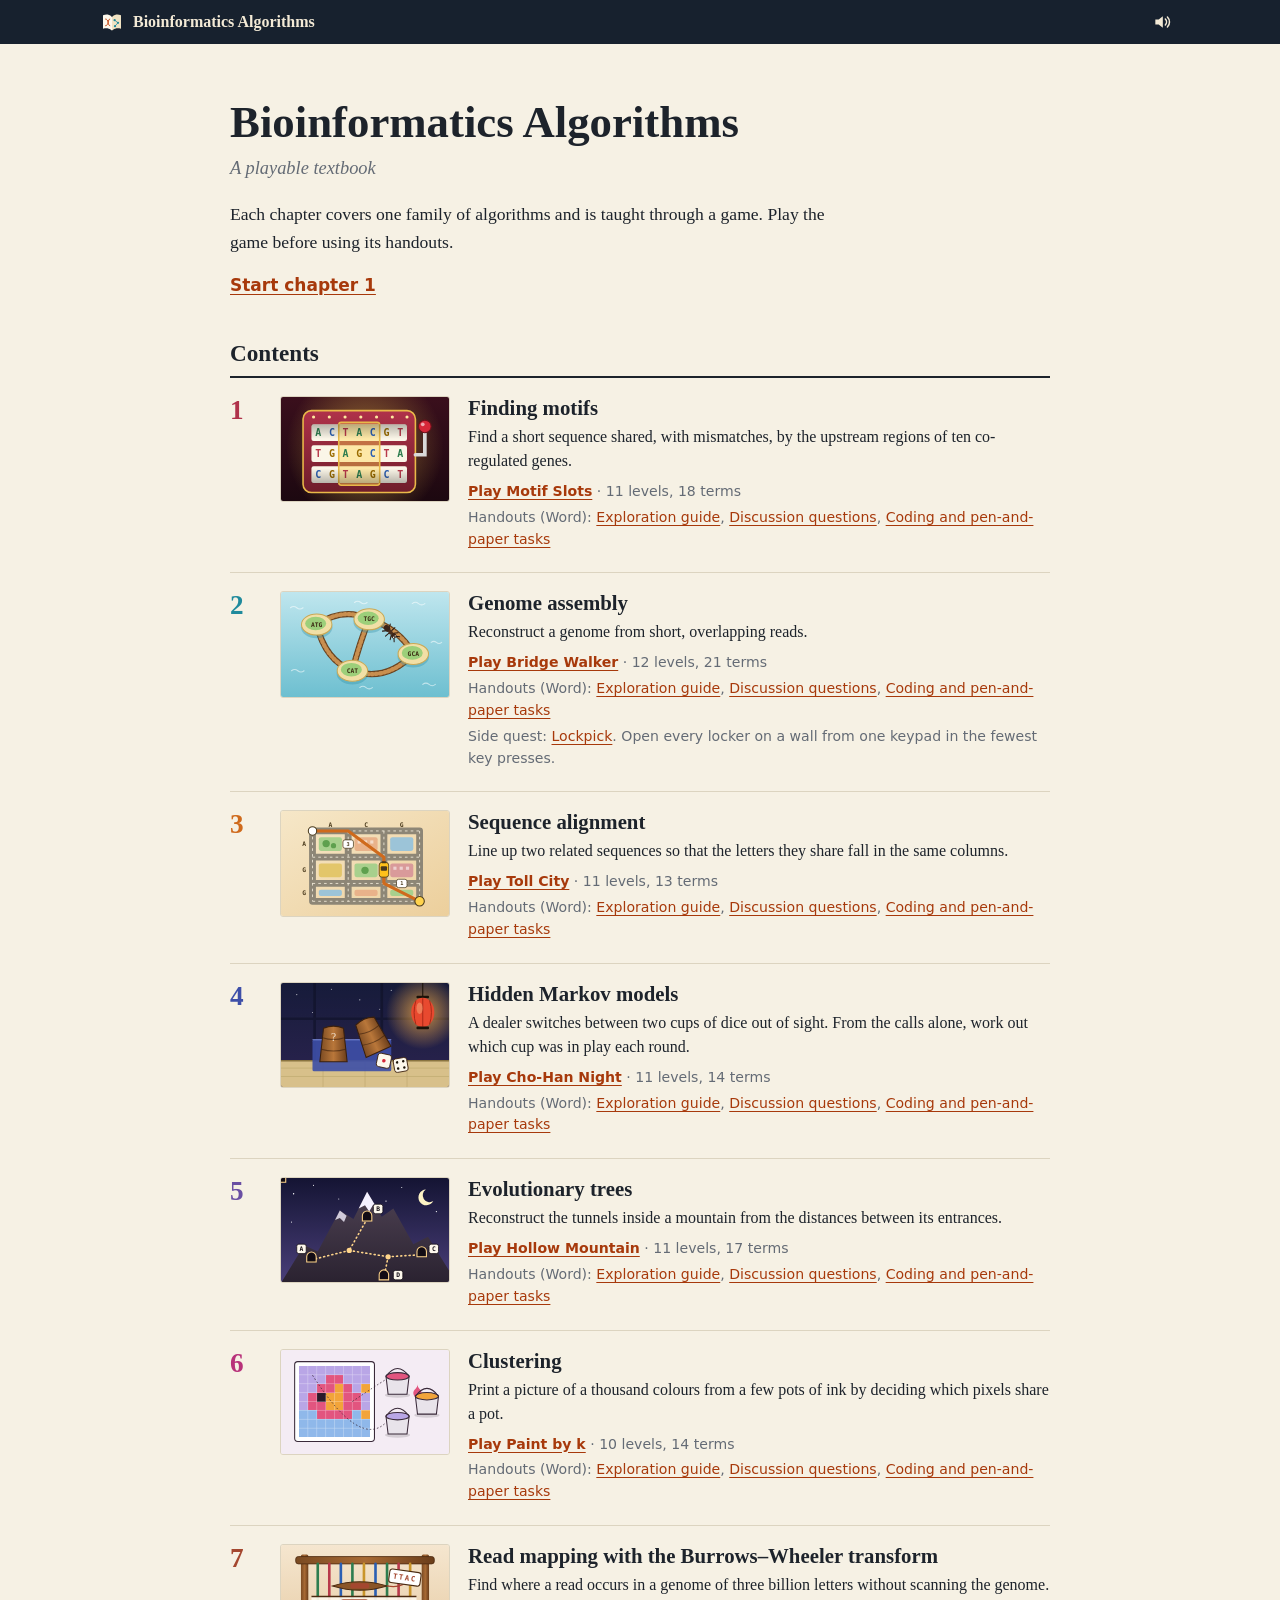
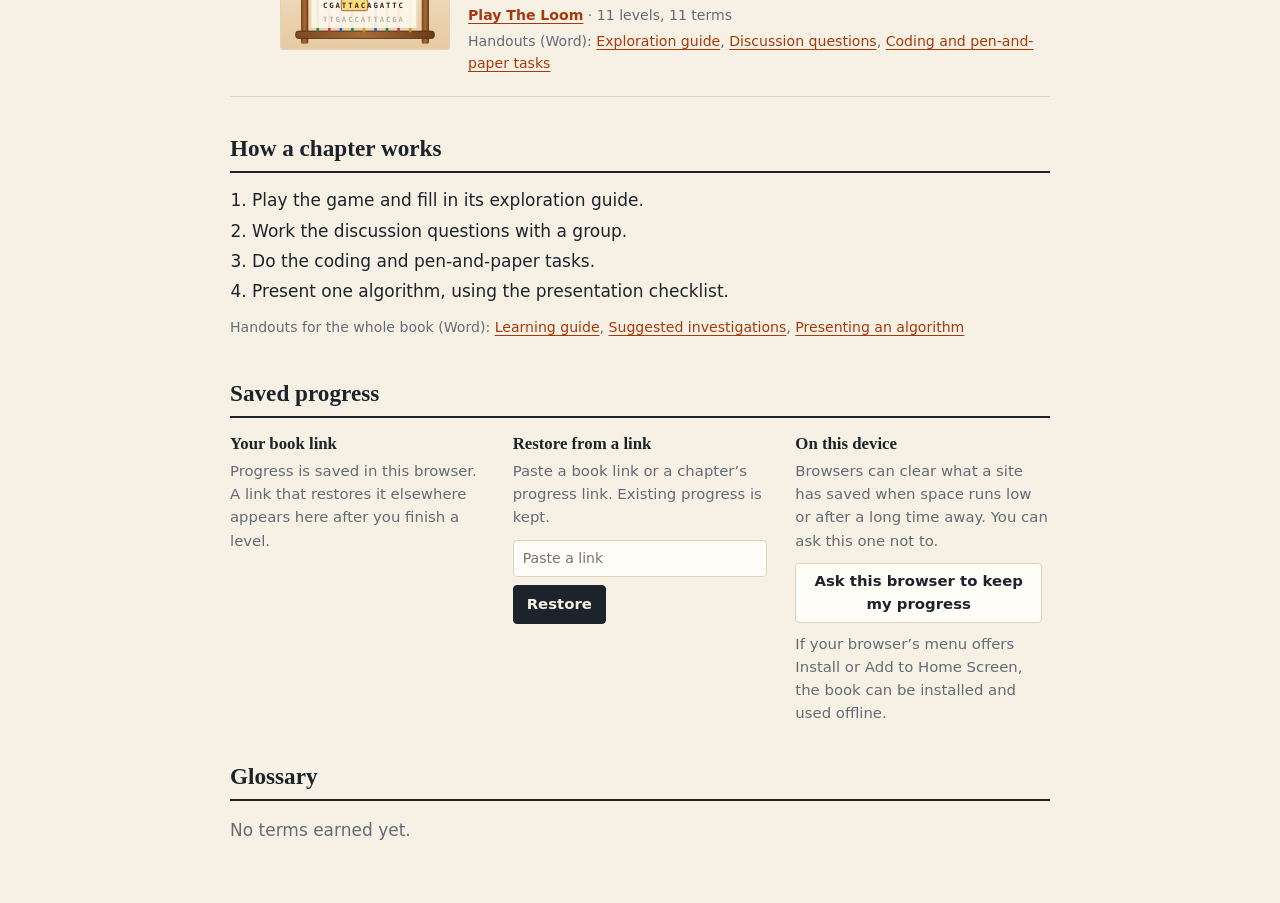
==== commit 342af7c7: "Plainer wording across the games, front page and handouts Level briefs, reveals and source notes in " ====
--- a/index.html
+++ b/index.html
@@ -4,7 +4,7 @@
 <meta charset="utf-8">
 <meta name="viewport" content="width=device-width,initial-scale=1">
 <title>Bioinformatics Algorithms: a playable textbook</title>
-<meta name="description" content="A textbook of seven games. Each starts with a problem from genomics and leads you to work out the algorithm before naming it.">
+<meta name="description" content="Games and handouts for a course in bioinformatics algorithms: motif finding, genome assembly, sequence alignment, hidden Markov models, evolutionary trees, clustering and read mapping.">
 <link rel="icon" href="book/favicon.svg" type="image/svg+xml">
 <link rel="stylesheet" href="book/book.css">
 <link rel="manifest" href="manifest.webmanifest">
@@ -77,7 +77,7 @@
 <div class="front">
   <h1>Bioinformatics Algorithms</h1>
   <p class="sub">A playable textbook</p>
-  <p class="lede">Seven chapters, each built around a game. You start with a problem from genomics, work out an algorithm for it, and learn its name once you have found it.</p>
+  <p class="lede">Each chapter covers one family of algorithms and is taught through a game. Play the game before using its handouts.</p>
   <p class="resume"><a id="resume" href="motif-slots/">Start chapter 1</a></p>
 </div>
 
@@ -90,22 +90,22 @@
 <section aria-labelledby="howT">
   <div class="sechead"><h2 id="howT">How a chapter works</h2></div>
   <ol class="steps">
-    <li><b>Play.</b> The game gives you the problem before any method. The exploration guide lists what to look for.</li>
-    <li><b>Discuss.</b> Compare what you found, using the terms you earned.</li>
-    <li><b>Build.</b> Code the algorithm and work an example on paper.</li>
-    <li><b>Present.</b> Explain the algorithm to someone who has not seen it.</li>
+    <li>Play the game and fill in its exploration guide.</li>
+    <li>Work the discussion questions with a group.</li>
+    <li>Do the coding and pen-and-paper tasks.</li>
+    <li>Present one algorithm, using the presentation checklist.</li>
   </ol>
   <p class="meta" id="shelf"></p>
 </section>
 
 <section id="keep" aria-labelledby="keepT">
-  <div class="sechead"><h2 id="keepT">Keep your place</h2><p>Progress is saved in this browser only.</p></div>
+  <div class="sechead"><h2 id="keepT">Saved progress</h2></div>
   <p class="restoring" id="restoring" role="status" hidden></p>
   <div class="keep">
     <div><h3>Your book link</h3><p id="bookText"></p>
       <div class="krow" id="bookRow"><input id="bookLink" readonly aria-label="Your book link"><button type="button" id="copyBook">Copy</button></div>
       <p class="knote" id="bookNote" role="status"></p></div>
-    <div><h3>Restore from a link</h3><p>Paste a book link or a chapter’s progress link. Nothing already here is removed.</p>
+    <div><h3>Restore from a link</h3><p>Paste a book link or a chapter’s progress link. Existing progress is kept.</p>
       <div class="krow"><input id="pasteLink" aria-label="A book link or a progress link" placeholder="Paste a link" autocomplete="off" spellcheck="false"><button type="button" id="usePaste">Restore</button></div>
       <p class="knote" id="pasteNote" role="status"></p></div>
     <div><h3>On this device</h3><div data-bk-app></div></div>
@@ -113,7 +113,7 @@
 </section>
 
 <section id="glossary" aria-labelledby="glT">
-  <div class="sechead"><h2 id="glT">Glossary</h2><p>The terms you have earned, by chapter.</p></div>
+  <div class="sechead"><h2 id="glT">Glossary</h2></div>
   <div id="gloss"></div>
 </section>
 </main>
@@ -150,7 +150,7 @@
 
 // the reader's place in the book
 const total=B.chapters.reduce((n,c)=>n+c.terms,0),got=state.reduce((n,s)=>n+s.got,0);
-$('#overall').textContent=got?got+' of '+total+' terms earned':'Chapters can be read in any order';
+$('#overall').textContent=got?got+' of '+total+' terms earned':'';
 const last=read('book:last',null),lastSt=last&&state.find(s=>s.c.dir===last.dir&&s.started&&!s.done);
 const nextUp=lastSt||state.find(s=>s.started&&!s.done)||state.find(s=>!s.started);
 if(nextUp&&got){const r=$('#resume');r.href=nextUp.c.dir+'/';r.textContent=nextUp.started?'Continue '+nextUp.c.game:'Start chapter '+nextUp.c.n+': '+nextUp.c.game;}
@@ -163,8 +163,8 @@
 const held=()=>B.chapters.reduce((n,c)=>{const s=read(c.key,null);return n+(s&&Array.isArray(s.badges)?s.badges.length:0)+(s&&Array.isArray(s.done)?s.done.length:0);},0);
 const parts=state.filter(s=>s.link).map(s=>s.c.dir+':'+s.link);
 if(parts.length){$('#bookLink').value=location.origin+location.pathname+'#book=1/'+parts.join('/');
-  $('#bookText').textContent='One link restores everything you have earned in every chapter. It changes as you earn more, so copy it again before you leave.';}
-else{$('#bookRow').hidden=true;$('#bookText').textContent='Finish a level in any chapter and your link appears here.';}
+  $('#bookText').textContent='Progress is saved in this browser. This link restores it in any other. It changes as you earn terms, so copy it again before you leave.';}
+else{$('#bookRow').hidden=true;$('#bookText').textContent='Progress is saved in this browser. A link that restores it elsewhere appears here after you finish a level.';}
 $('#bookLink').onclick=()=>$('#bookLink').select();
 $('#copyBook').onclick=()=>{const b=$('#bookLink'),ok=()=>{$('#bookNote').textContent='Copied.';},
   byHand=()=>{b.select();let done=false;try{done=document.execCommand('copy');}catch(e){}if(done)ok();else $('#bookNote').textContent='Could not copy. The link is selected, so copy it by hand.';};
@@ -212,7 +212,7 @@
 }
 const have=state.some(s=>s.terms.length);
 $('#gloss').innerHTML=have?'<div class="gtools"><input id="gq" type="search" placeholder="Search your terms" aria-label="Search your terms"><span class="gcount" id="gn"></span></div><div id="glist"></div>'
-  :'<p class="empty">No terms yet. Finish a level in any game to earn its terms.</p>';
+  :'<p class="empty">No terms earned yet.</p>';
 if(have){gloss('');$('#gq').addEventListener('input',e=>gloss(e.target.value));}
 
 })();
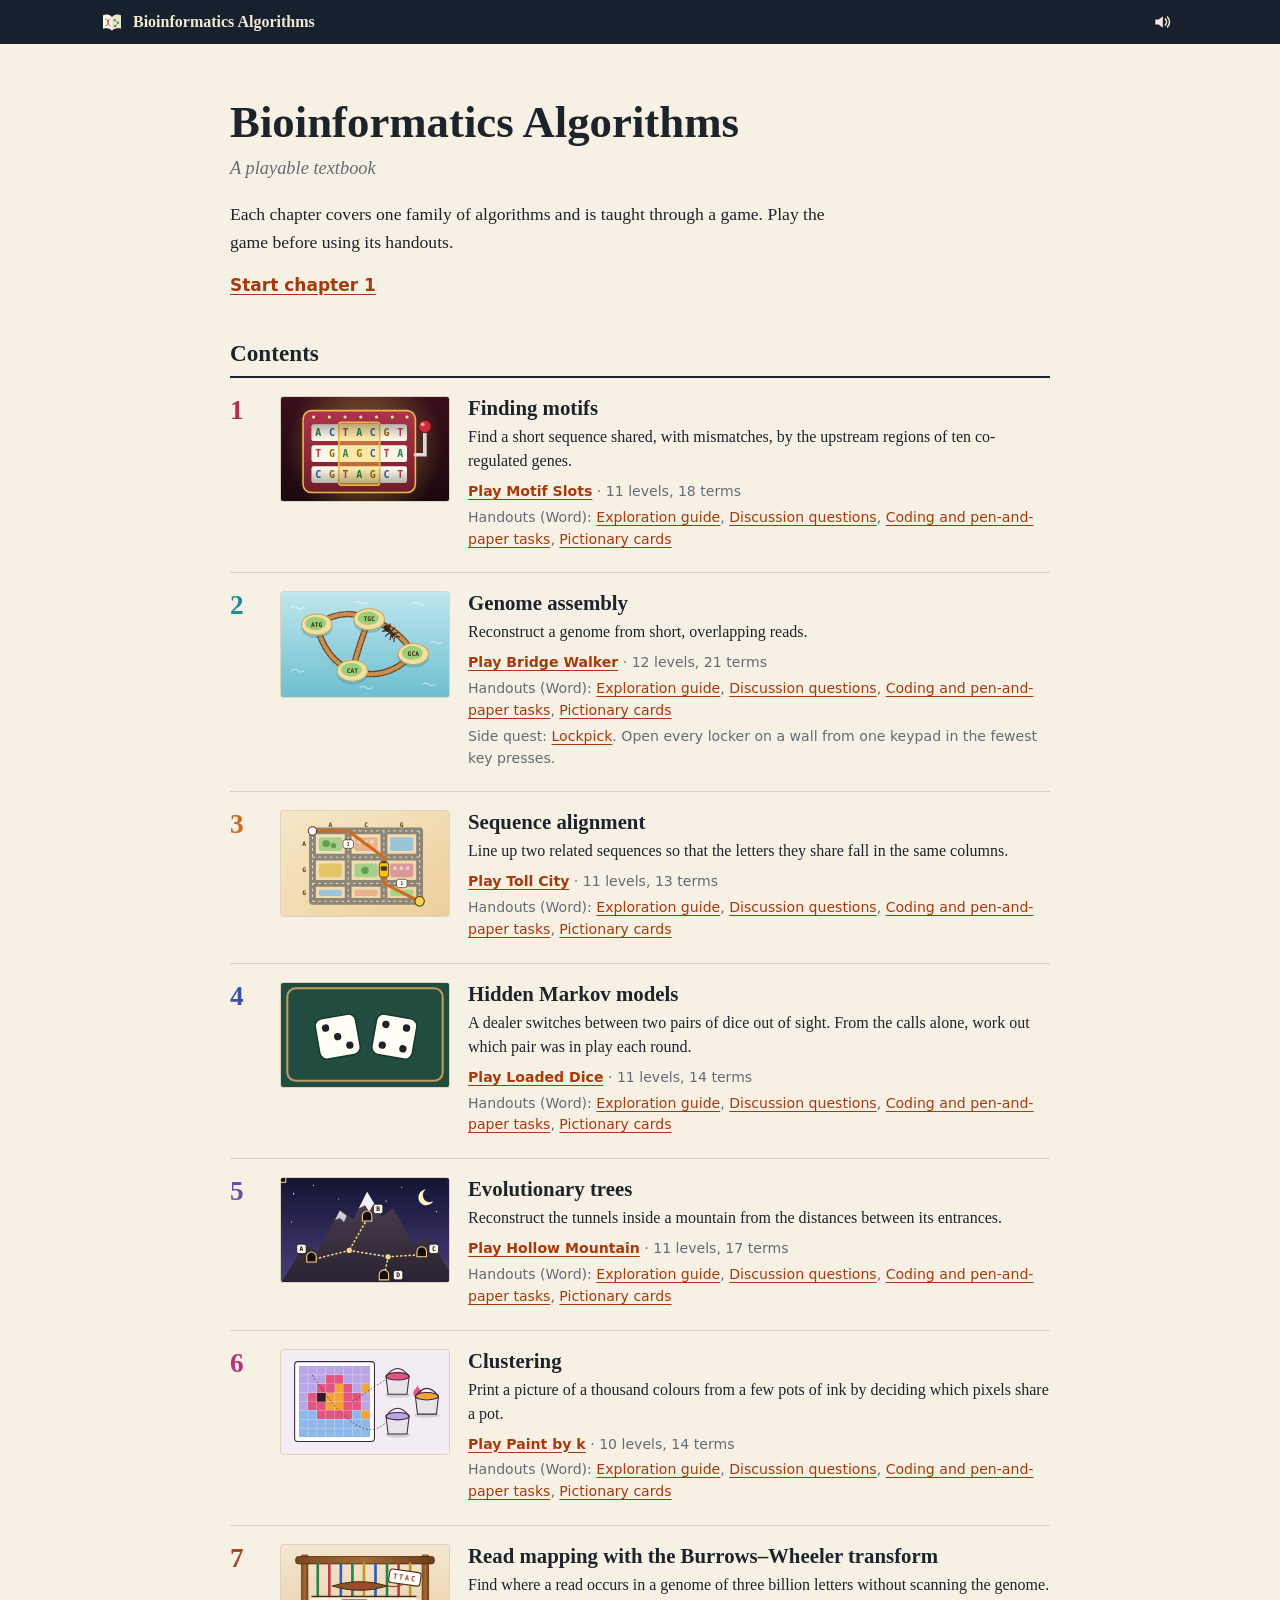
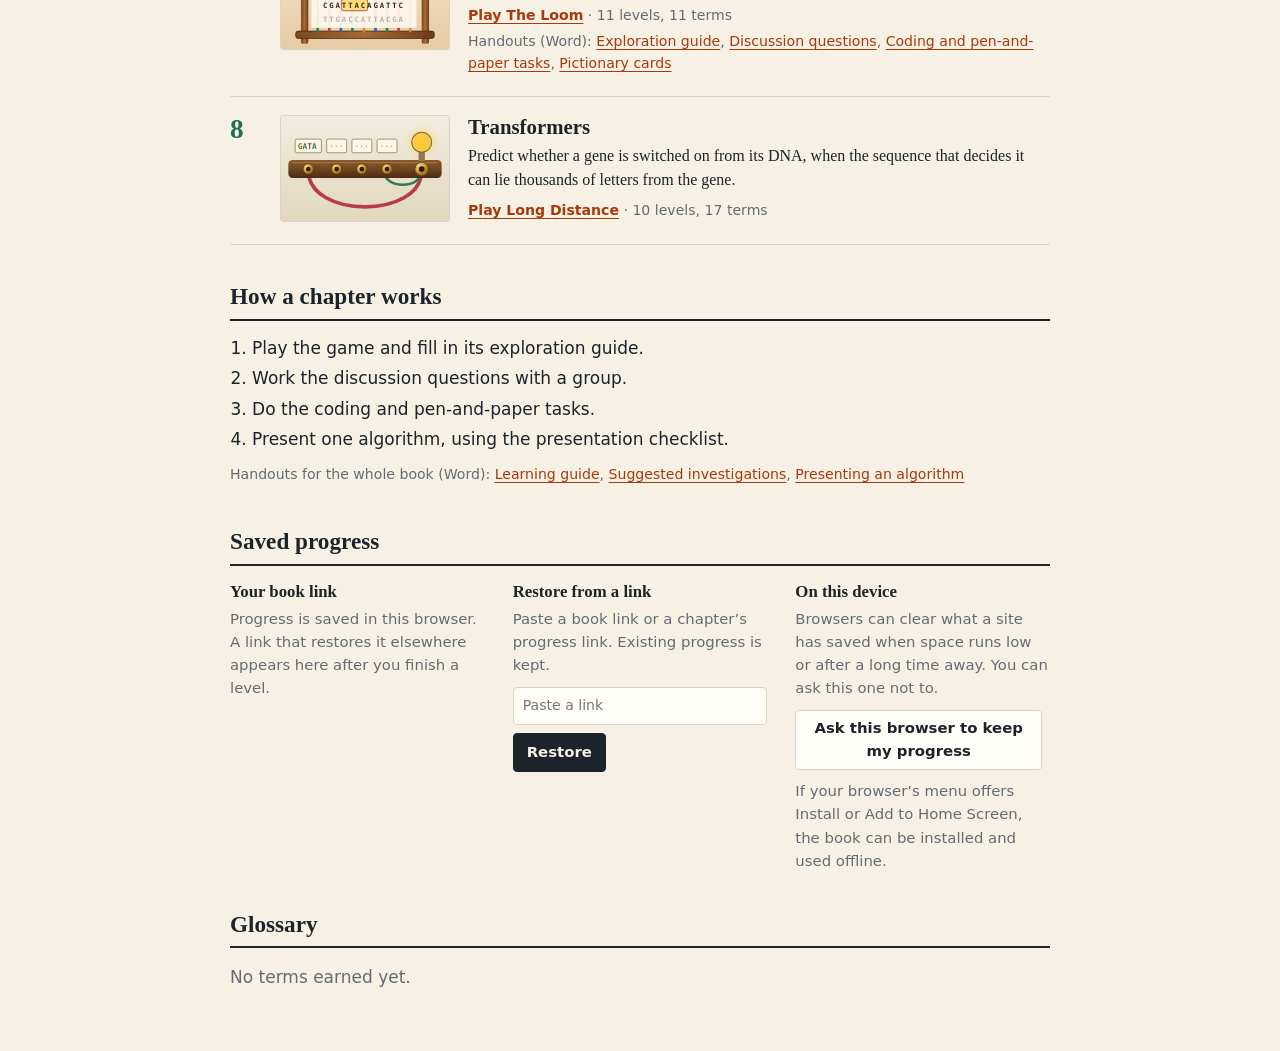
==== commit e93197bb: "Add Long Distance, a transformers chapter A switchboard game on predicting a gene's activity from a " ====
--- a/index.html
+++ b/index.html
@@ -84,7 +84,7 @@
 <section id="contents" aria-labelledby="tocT">
   <div class="sechead"><h2 id="tocT">Contents</h2><p id="overall"></p></div>
   <ol class="toc" id="toc"></ol>
-  <noscript><p>The contents list needs JavaScript. The games are at motif-slots/, bridge-walker/, toll-city/, cho-han-night/, hollow-mountain/, paint-by-k/ and the-loom/.</p></noscript>
+  <noscript><p>The contents list needs JavaScript. The games are at motif-slots/, bridge-walker/, toll-city/, cho-han-night/, hollow-mountain/, paint-by-k/, the-loom/ and long-distance/.</p></noscript>
 </section>
 
 <section aria-labelledby="howT">
@@ -144,7 +144,7 @@
     '<a class="art" href="'+c.dir+'/" tabindex="-1" aria-hidden="true"><img src="book/art/'+c.dir+'.svg" alt="" loading="lazy"></a>'+
     '<div class="text"><h3><a href="'+c.dir+'/">'+esc(c.topic)+'</a></h3><p class="hook">'+esc(c.hook)+'</p>'+
     '<p class="meta"><a class="play" href="'+c.dir+'/">'+(st.done?'Replay ':st.started?'Continue ':'Play ')+esc(c.game)+'</a> · '+where+'</p>'+
-    '<p class="meta">Handouts (Word): '+B.resources.map(r=>doc('materials/'+c.slug+'-'+r[0]+'.docx',r[1])).join(', ')+'</p>'+
+    (c.docs===false?'':'<p class="meta">Handouts (Word): '+B.resources.map(r=>doc('materials/'+c.slug+'-'+r[0]+'.docx',r[1])).join(', ')+'</p>')+
     (c.side?'<p class="meta">Side quest: <a href="'+c.side.dir+'/">'+esc(c.side.game)+'</a>. '+esc(c.side.hook)+'</p>':'')+
     '</div></li>';}).join('');
 
--- a/book/book.css
+++ b/book/book.css
@@ -60,12 +60,12 @@
 body.bk-game .badge.bk-fresh{animation:bk-fresh 2.4s ease-out both}
 @keyframes bk-fresh{0%,35%{background:color-mix(in srgb,var(--bk-gold) 55%,var(--panel,var(--bk-card)))}}
 
-/* the level heading, brief and rule */
+/* the level heading and brief */
 body.bk-game #title{font-family:var(--bk-serif);font-size:1.5rem;line-height:1.2;margin:22px 0 6px}
 .bk-lv{display:block;margin-bottom:2px;font:600 .85rem/1.3 var(--bk-sans);color:var(--muted,var(--bk-dim))}
 body.bk-game #brief{font-size:1.04rem;line-height:1.6;max-width:68ch}
-body.bk-game .rule{border-radius:4px;padding:4px 10px;border:1px solid color-mix(in srgb,var(--ink,var(--bk-ink)) 14%,transparent)}
-body.bk-game .rule:empty{display:none}
+/* the rule chip repeated the brief, so it is not shown */
+body.bk-game .rule{display:none}
 
 /* the stage */
 body.bk-game .stage{border-radius:6px}
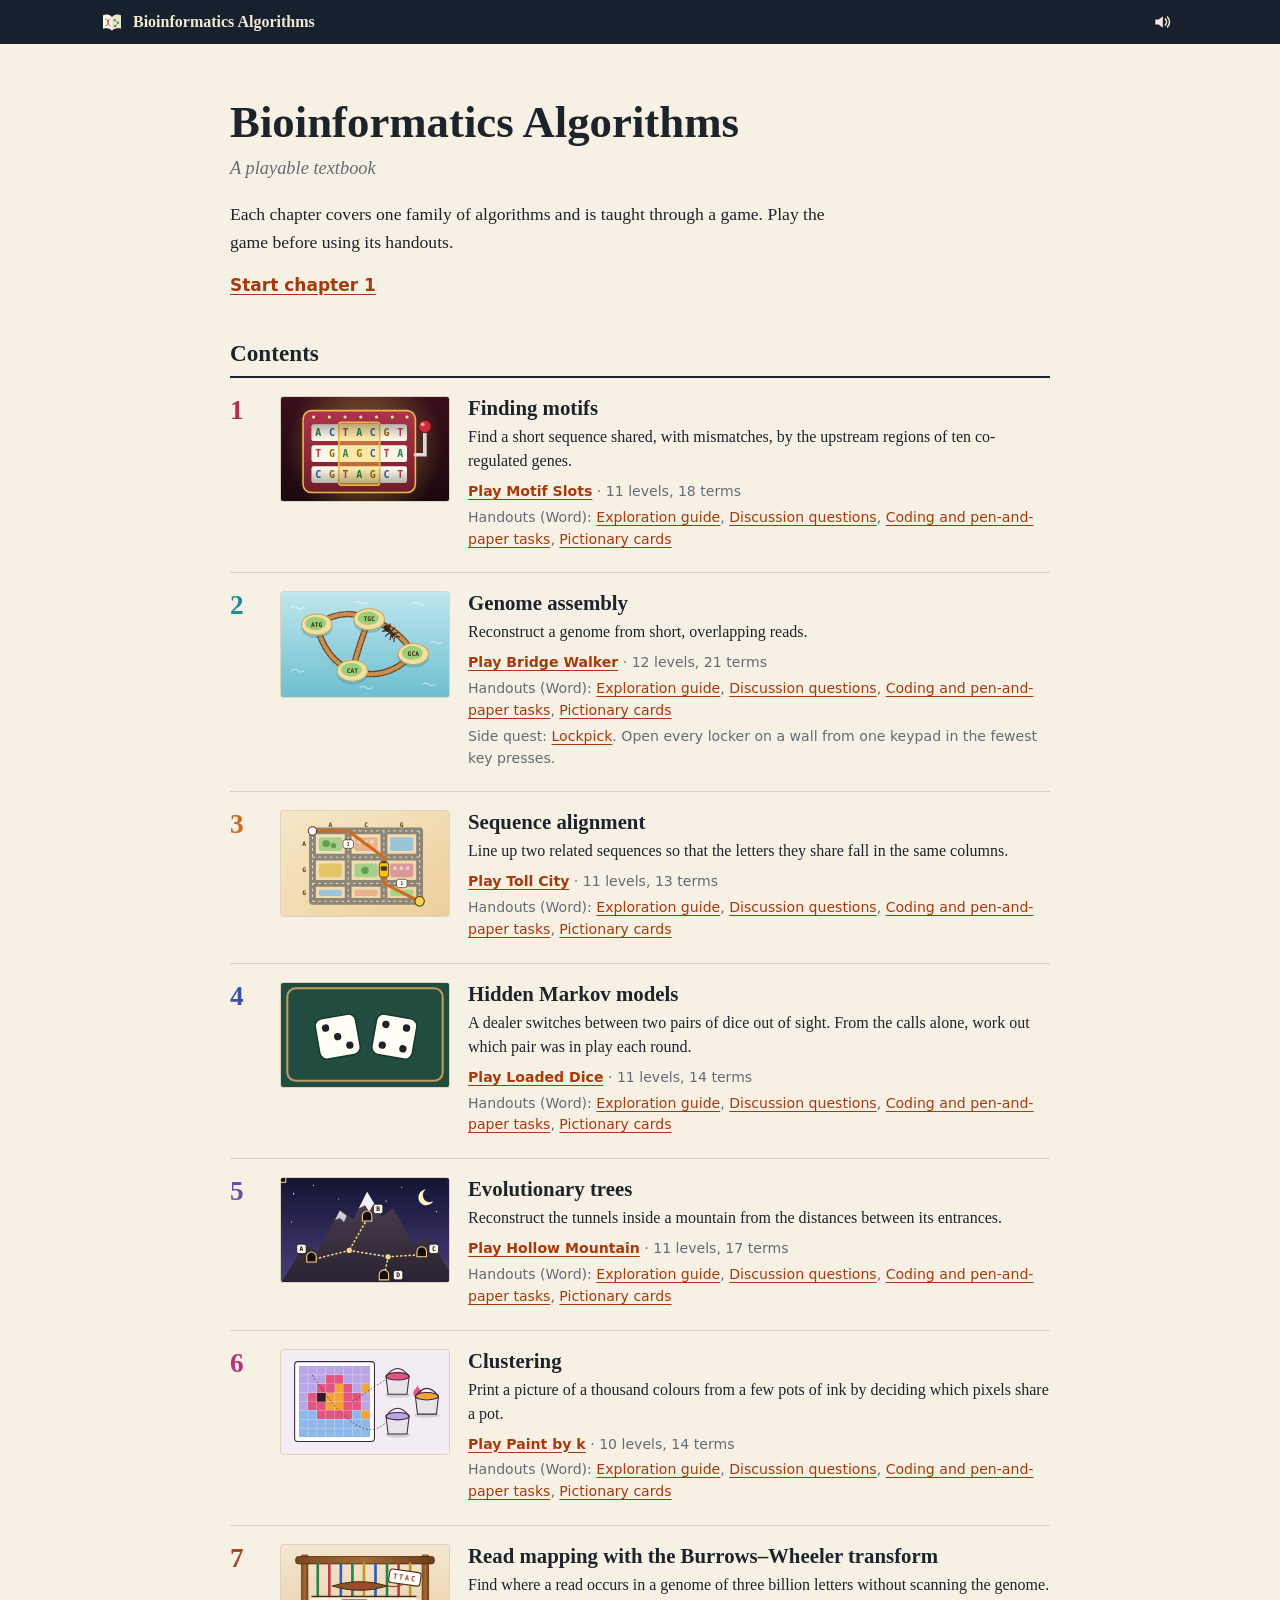
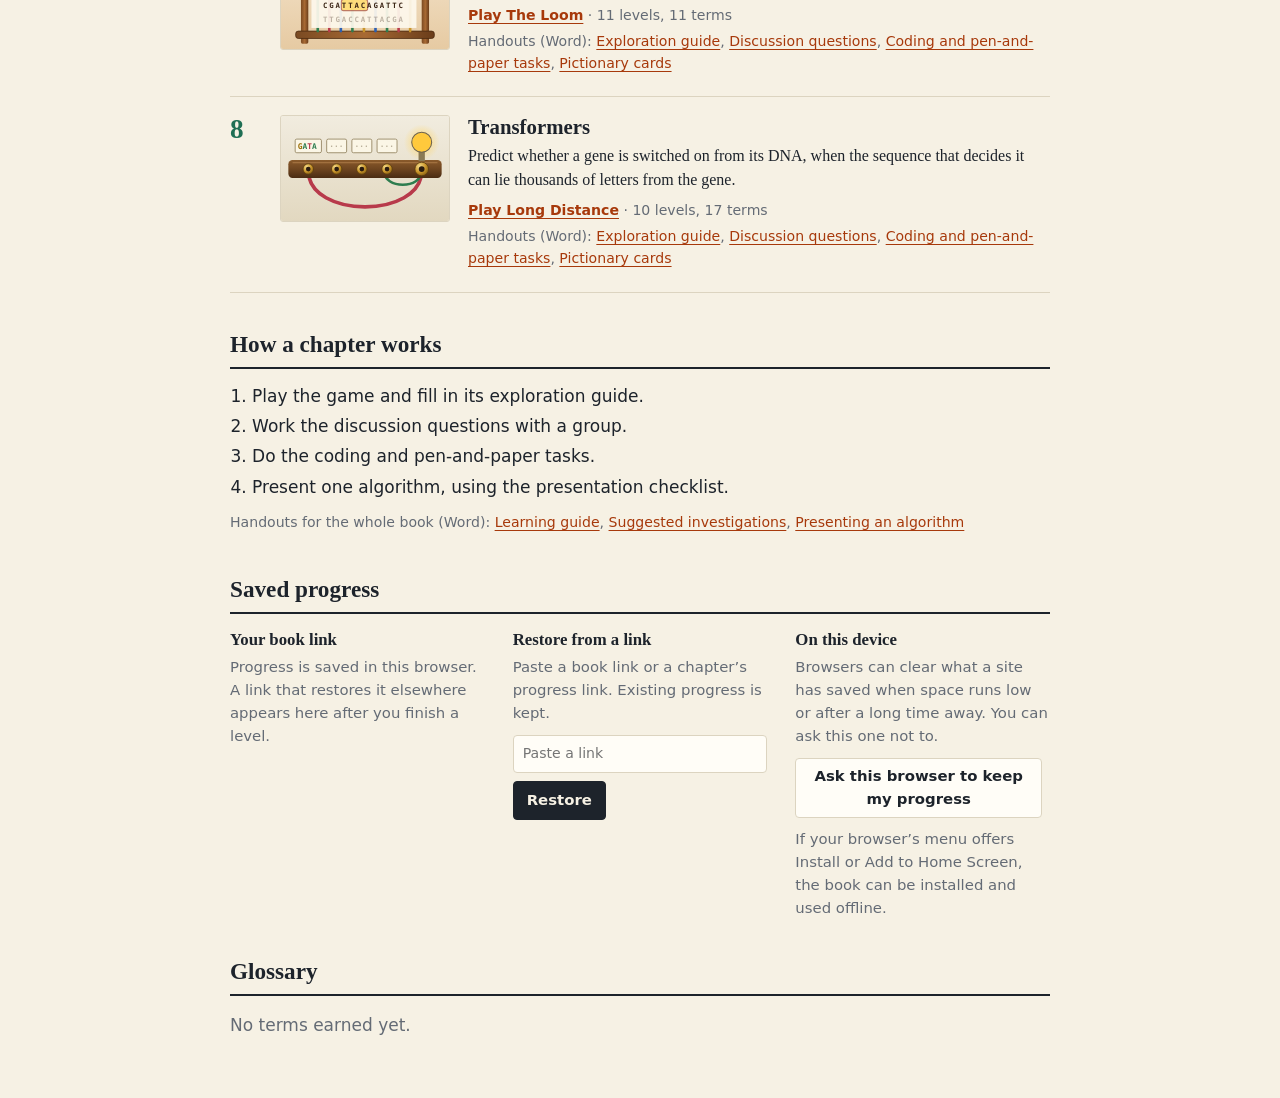
==== commit b41beb6a: "Add Grokking Algorithms second-edition reading suggestions" ====
--- a/index.html
+++ b/index.html
@@ -145,6 +145,7 @@
     '<div class="text"><h3><a href="'+c.dir+'/">'+esc(c.topic)+'</a></h3><p class="hook">'+esc(c.hook)+'</p>'+
     '<p class="meta"><a class="play" href="'+c.dir+'/">'+(st.done?'Replay ':st.started?'Continue ':'Play ')+esc(c.game)+'</a> · '+where+'</p>'+
     (c.docs===false?'':'<p class="meta">Handouts (Word): '+B.resources.map(r=>doc('materials/'+c.slug+'-'+r[0]+'.docx',r[1])).join(', ')+'</p>')+
+    (B.readings?'<p class="meta">'+doc(c.dir+'/#suggested-reading','Suggested reading and problems')+'</p>':'')+
     (c.side?'<p class="meta">Side quest: <a href="'+c.side.dir+'/">'+esc(c.side.game)+'</a>. '+esc(c.side.hook)+'</p>':'')+
     '</div></li>';}).join('');
 
--- a/book/book.css
+++ b/book/book.css
@@ -103,6 +103,12 @@
 @media (max-width:640px){.bk-after-grid{grid-template-columns:1fr}}
 .bk-docs{margin:0;padding-left:1.2em}
 .bk-docs li{margin-bottom:4px}
+.bk-reading{margin-top:18px;scroll-margin-top:65px;font:1rem/1.5 var(--bk-sans)}
+.bk-reading summary{cursor:pointer;font-weight:600}
+.bk-reading p{margin:10px 0}
+.bk-reading ul{margin:10px 0;padding-left:1.3em}
+.bk-reading li{margin:6px 0}
+.bk-reading a{color:var(--bk-link)}
 .bk-nextch{display:flex;align-items:center;gap:14px;color:var(--ink,var(--bk-ink));text-decoration:none}
 .bk-nextch:hover b{text-decoration:underline}
 .bk-nextch img{width:38%;aspect-ratio:16/10;object-fit:cover;flex:none;border:1px solid var(--line,var(--bk-line));border-radius:3px}
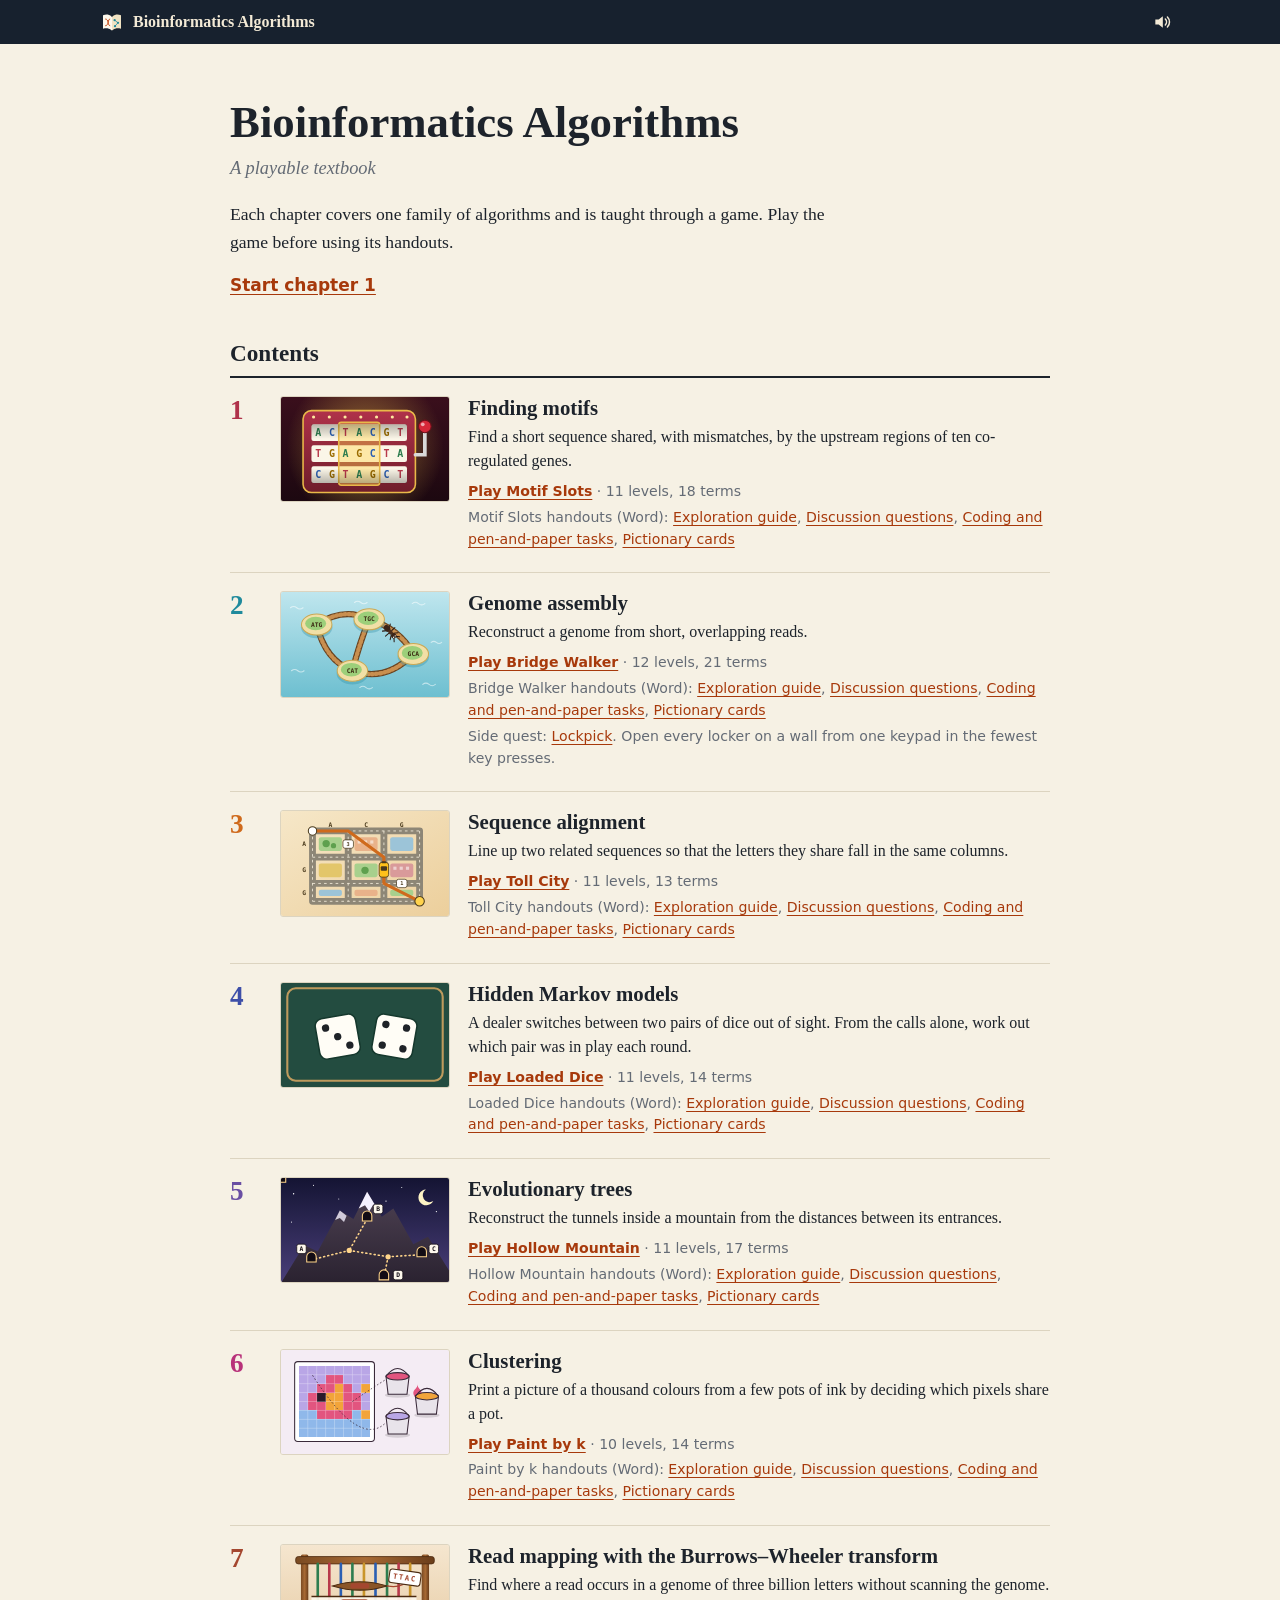
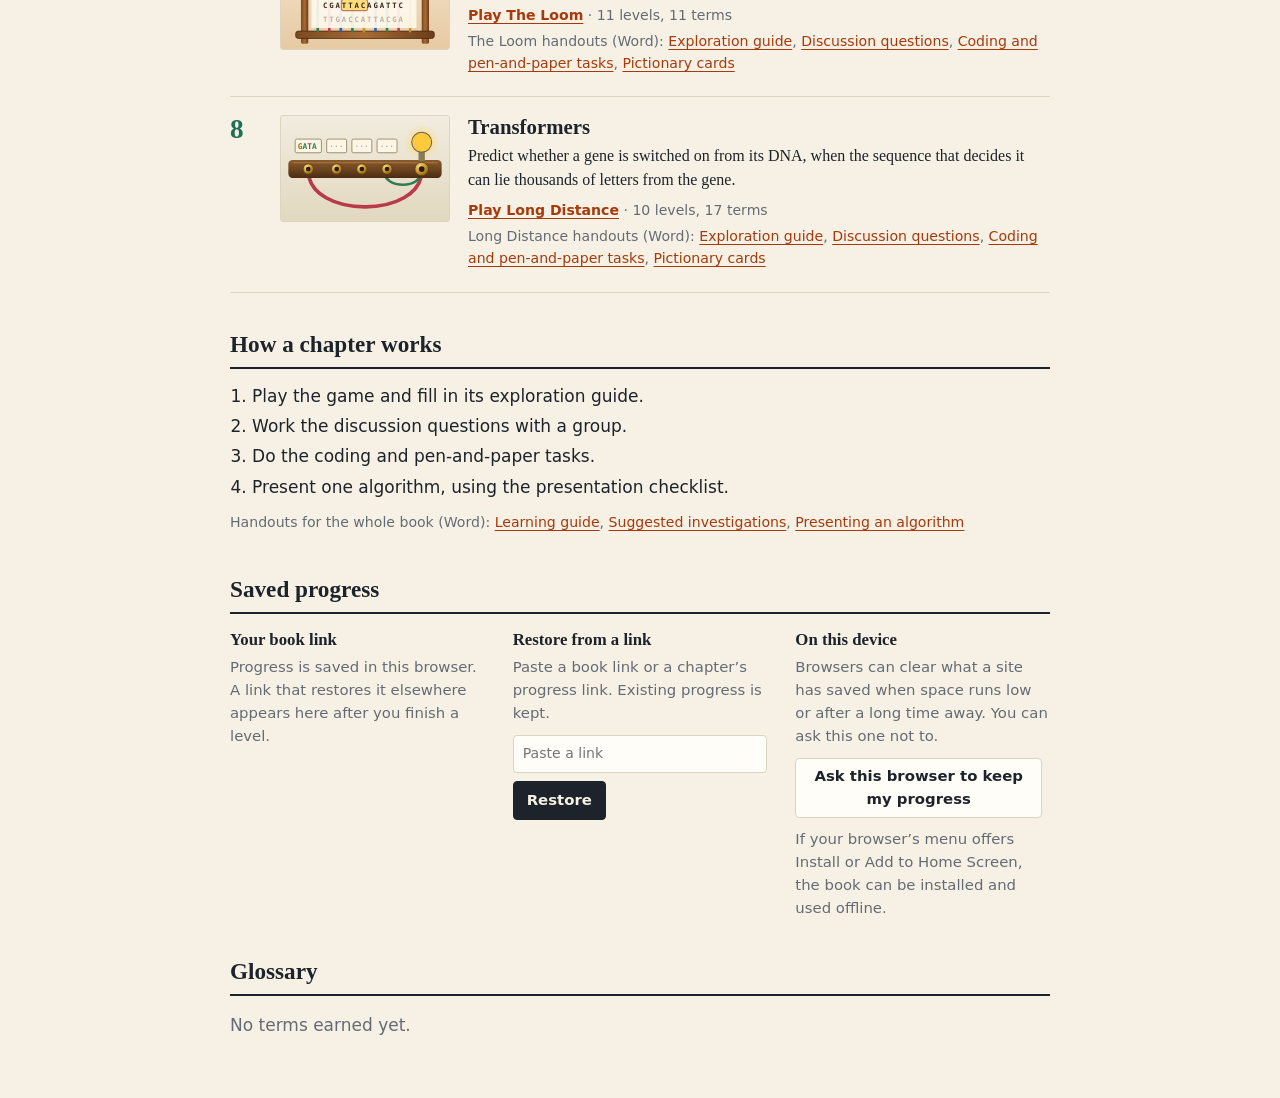
==== commit 9da17f77: "Put each chapter's handouts and reading under its game The materials sat at the bottom of the page u" ====
--- a/index.html
+++ b/index.html
@@ -144,7 +144,7 @@
     '<a class="art" href="'+c.dir+'/" tabindex="-1" aria-hidden="true"><img src="book/art/'+c.dir+'.svg" alt="" loading="lazy"></a>'+
     '<div class="text"><h3><a href="'+c.dir+'/">'+esc(c.topic)+'</a></h3><p class="hook">'+esc(c.hook)+'</p>'+
     '<p class="meta"><a class="play" href="'+c.dir+'/">'+(st.done?'Replay ':st.started?'Continue ':'Play ')+esc(c.game)+'</a> · '+where+'</p>'+
-    (c.docs===false?'':'<p class="meta">Handouts (Word): '+B.resources.map(r=>doc('materials/'+c.slug+'-'+r[0]+'.docx',r[1])).join(', ')+'</p>')+
+    (c.docs===false?'':'<p class="meta">'+esc(c.game)+' handouts (Word): '+B.resources.map(r=>doc('materials/'+c.slug+'-'+r[0]+'.docx',r[1])).join(', ')+'</p>')+
     (B.readings?'<p class="meta">'+doc(c.dir+'/#suggested-reading','Suggested reading and problems')+'</p>':'')+
     (c.side?'<p class="meta">Side quest: <a href="'+c.side.dir+'/">'+esc(c.side.game)+'</a>. '+esc(c.side.hook)+'</p>':'')+
     '</div></li>';}).join('');
--- a/book/book.css
+++ b/book/book.css
@@ -29,7 +29,7 @@
 a.bk-step:hover,.bk-toc:hover,.bk-bar .bk-sound:hover{background:rgba(255,255,255,.12)}
 .bk-sound svg{width:20px;height:20px}
 .bk-bar :focus-visible{outline:2px solid var(--bk-gold);outline-offset:1px}
-@media (max-width:640px){.bk-brand span,.bk-toc{display:none}.bk-where{padding-left:10px}}
+@media (max-width:640px){.bk-brand span,.bk-toc{display:none}.bk-toc.bk-hlink{display:inline-grid}.bk-where{padding-left:10px}}
 
 /* ---------- a game page ---------- */
 body.bk-game .wrap{padding-top:22px}
@@ -97,18 +97,21 @@
 body.bk-game details.guide>summary{font-family:var(--bk-serif);font-size:1.05rem}
 
 /* after the game */
-.bk-after{margin:34px 0 8px;padding-top:20px;border-top:1px solid var(--line,var(--bk-line))}
-.bk-after h2{font:700 1.2rem/1.2 var(--bk-serif);margin:0 0 10px}
-.bk-after-grid{display:grid;grid-template-columns:1fr 1fr;gap:14px 28px;align-items:start}
-@media (max-width:640px){.bk-after-grid{grid-template-columns:1fr}}
-.bk-docs{margin:0;padding-left:1.2em}
-.bk-docs li{margin-bottom:4px}
-.bk-reading{margin-top:18px;scroll-margin-top:65px;font:1rem/1.5 var(--bk-sans)}
+.bk-handouts{margin:28px 0 22px;padding:18px 20px 20px;background:var(--card,var(--bk-card));border:1px solid var(--line,var(--bk-line));border-top:4px solid var(--bk-hue);border-radius:4px;scroll-margin-top:60px}
+.bk-handouts h2{font:700 1.25rem/1.2 var(--bk-serif);margin:0 0 14px}
+.bk-docs{list-style:none;margin:0;padding:0;display:grid;grid-template-columns:repeat(2,minmax(0,1fr));gap:16px 26px}
+@media (max-width:640px){.bk-docs{grid-template-columns:1fr}}
+.bk-docs a{display:inline-flex;align-items:center;gap:7px;color:var(--bk-link);font:600 1rem/1.3 var(--bk-sans)}
+.bk-docs a svg{width:20px;height:20px;flex:none}
+.bk-docs a small{font-weight:500;font-size:.78rem;color:var(--muted,var(--bk-dim))}
+.bk-docs p{margin:4px 0 0 27px;font:.92rem/1.45 var(--bk-sans);color:var(--ink,var(--bk-ink))}
+.bk-reading{margin-top:18px;padding-top:14px;border-top:1px solid var(--line,var(--bk-line));scroll-margin-top:65px;font:1rem/1.5 var(--bk-sans)}
 .bk-reading summary{cursor:pointer;font-weight:600}
 .bk-reading p{margin:10px 0}
-.bk-reading ul{margin:10px 0;padding-left:1.3em}
+.bk-reading ul,.bk-reading ol{margin:10px 0;padding-left:1.3em}
 .bk-reading li{margin:6px 0}
 .bk-reading a{color:var(--bk-link)}
+.bk-after{margin:34px 0 8px;padding-top:20px;border-top:1px solid var(--line,var(--bk-line));max-width:520px}
 .bk-nextch{display:flex;align-items:center;gap:14px;color:var(--ink,var(--bk-ink));text-decoration:none}
 .bk-nextch:hover b{text-decoration:underline}
 .bk-nextch img{width:38%;aspect-ratio:16/10;object-fit:cover;flex:none;border:1px solid var(--line,var(--bk-line));border-radius:3px}
@@ -127,6 +130,7 @@
 .bk-meta{font-size:.86rem;color:var(--bk-dim);margin:0 0 16px}
 .bk-cover-go{display:flex;align-items:center;gap:18px;flex-wrap:wrap}
 .bk-cover-go a{color:var(--bk-dim);font-size:.9rem}
+.bk-cover-body .bk-meta a{color:var(--bk-link)}
 button.bk-begin{font:600 1rem/1 var(--bk-sans);min-height:42px;padding:0 26px;border:0;border-radius:4px;cursor:pointer;color:var(--bk-paper);background:var(--bk-ink)}
 button.bk-begin:focus-visible{outline:3px solid var(--bk-gold);outline-offset:3px}
 
@@ -143,7 +147,7 @@
   body.bk-game .badge.bk-fresh,.bk-nudge,body.bk-game .stage.bk-yes{animation:none!important}
   .bk-toast{transition:none}
 }
-@media print{.bk-bar,.bk-after,.bk-cover,.bk-toast,.bk-confetti{display:none!important}}
+@media print{.bk-bar,.bk-after,.bk-handouts,.bk-cover,.bk-toast,.bk-confetti{display:none!important}}
 
 /* the book as an app: install and keep-my-progress, wherever a page leaves a data-bk-app slot */
 .bk-app{margin-top:12px;padding-top:10px;border-top:1px solid var(--line,var(--bk-line));font-size:.9rem;color:var(--muted,var(--bk-dim))}
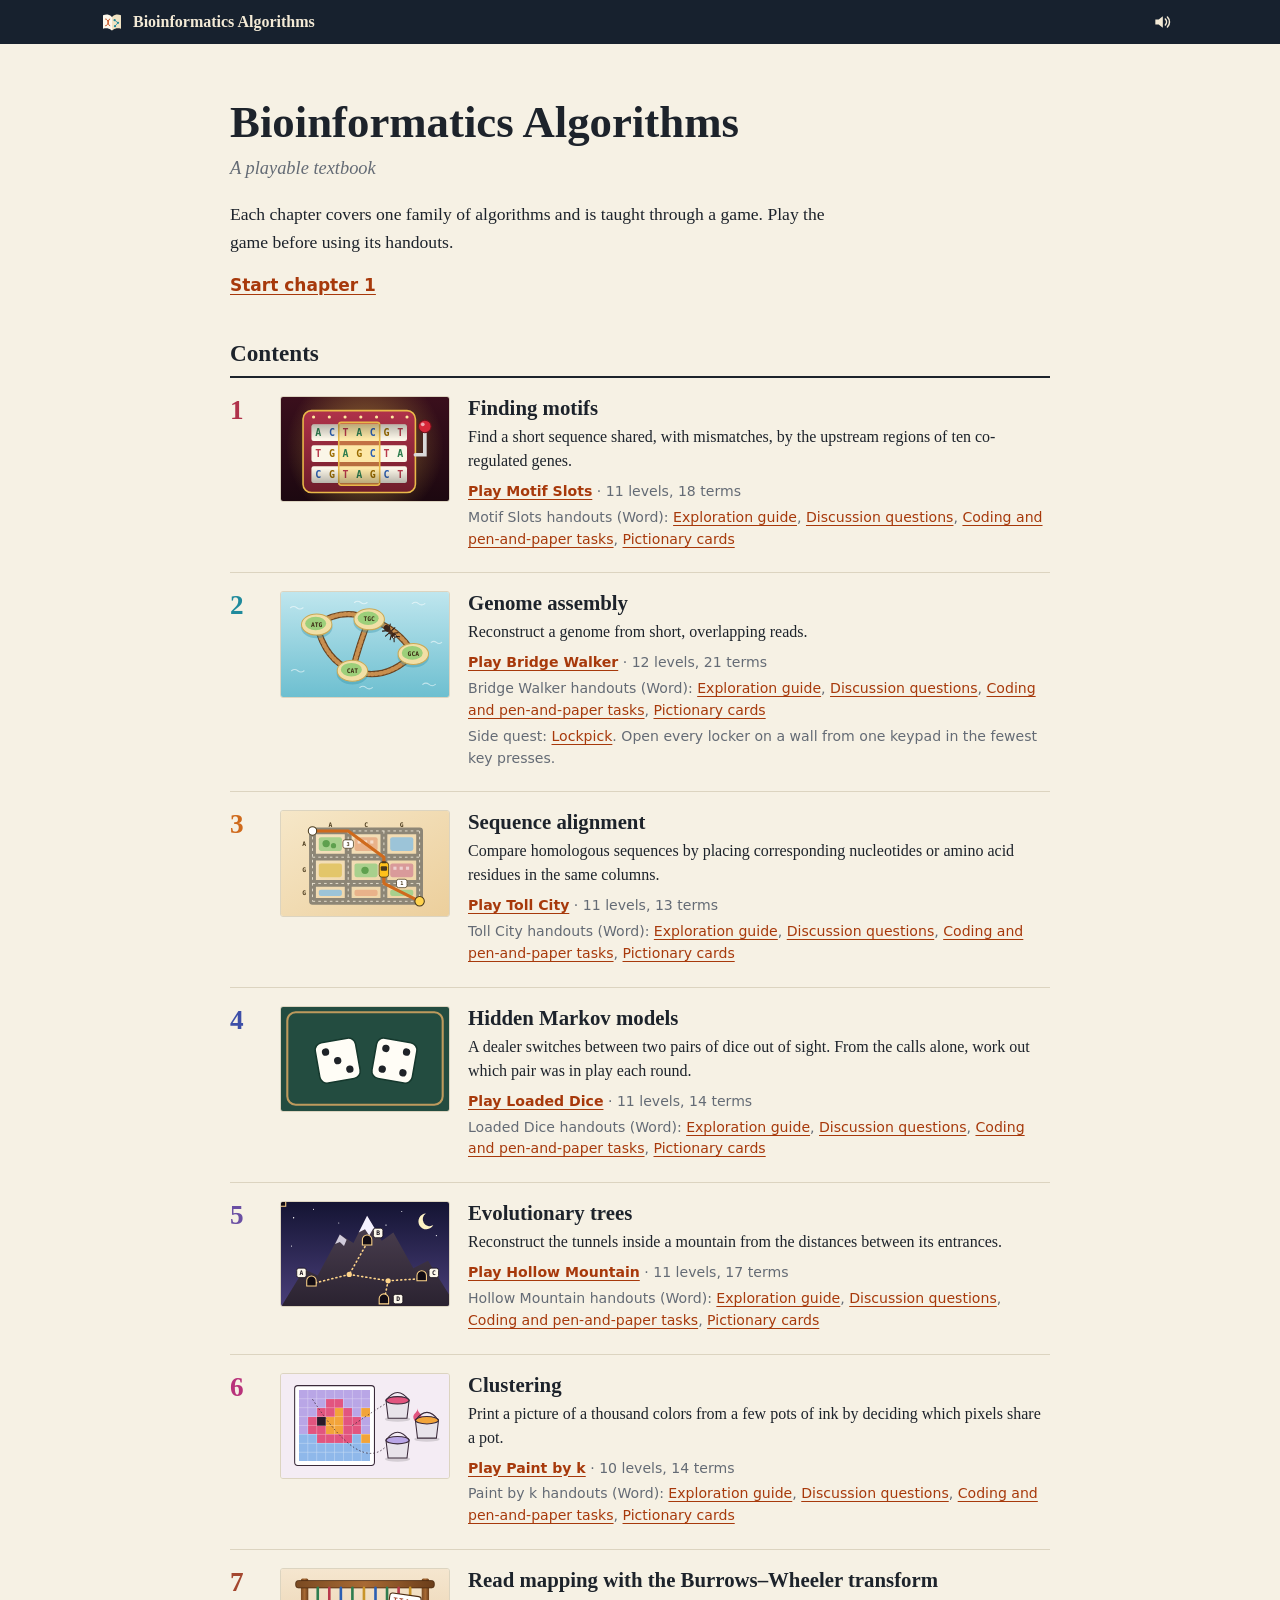
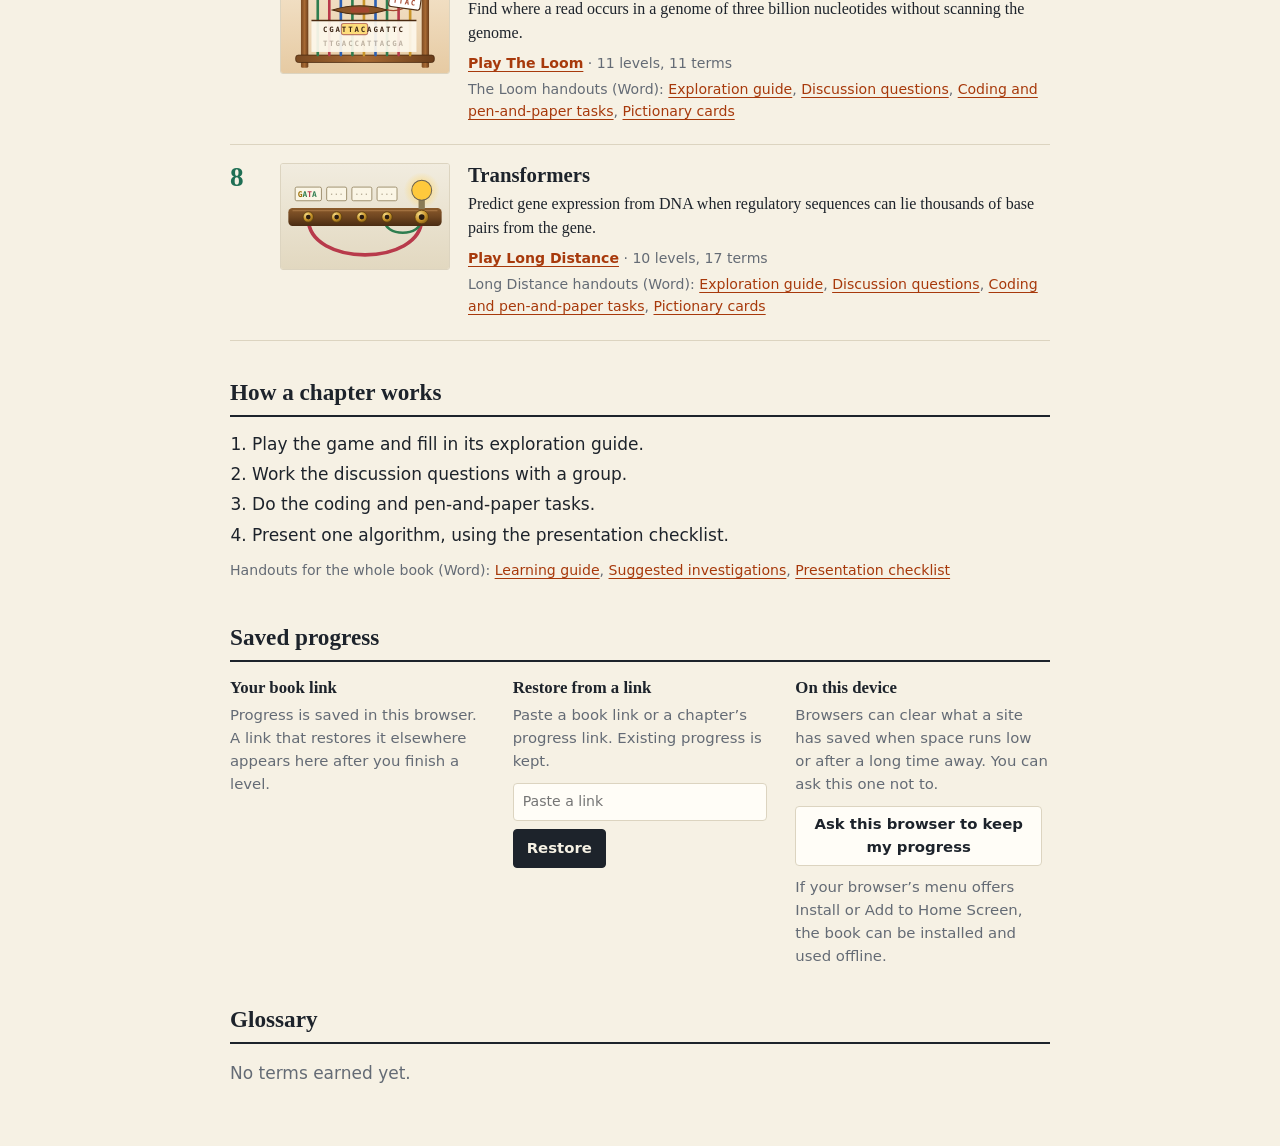
==== commit 5ccd92f0: "Play-through pass: fix clunky play and wording in every chapter Every level of the eight topic games" ====
--- a/index.html
+++ b/index.html
@@ -4,7 +4,7 @@
 <meta charset="utf-8">
 <meta name="viewport" content="width=device-width,initial-scale=1">
 <title>Bioinformatics Algorithms: a playable textbook</title>
-<meta name="description" content="Games and handouts for a course in bioinformatics algorithms: motif finding, genome assembly, sequence alignment, hidden Markov models, evolutionary trees, clustering and read mapping.">
+<meta name="description" content="Games and handouts for a course in bioinformatics algorithms: motif finding, genome assembly, sequence alignment, hidden Markov models, evolutionary trees, clustering, read mapping and transformers.">
 <link rel="icon" href="book/favicon.svg" type="image/svg+xml">
 <link rel="stylesheet" href="book/book.css">
 <link rel="manifest" href="manifest.webmanifest">
@@ -136,7 +136,7 @@
   return {c,started:!!s,got,fin,done:got>=c.terms,terms,link:s&&typeof s.link==='string'&&(got||fin)?s.link:''};
 });
 
-$('#shelf').innerHTML='Handouts for the whole book (Word): '+[doc('materials/learning-guide.docx','Learning guide'),doc('materials/suggested-investigations.docx','Suggested investigations'),doc('materials/presentation-checklist.docx','Presenting an algorithm')].join(', ');
+$('#shelf').innerHTML='Handouts for the whole book (Word): '+[doc('materials/learning-guide.docx','Learning guide'),doc('materials/suggested-investigations.docx','Suggested investigations'),doc('materials/presentation-checklist.docx','Presentation checklist')].join(', ');
 
 $('#toc').innerHTML=state.map(st=>{const c=st.c;
   const where=st.done?'All '+c.terms+' terms earned':st.started?st.fin+' of '+c.levels+' levels finished, '+st.got+' of '+c.terms+' terms earned':c.levels+' levels, '+c.terms+' terms';
@@ -161,7 +161,8 @@
 const mark=(key,body)=>{const s=key+'|'+body;let h=2166136261>>>0;for(let i=0;i<s.length;i++){h^=s.charCodeAt(i);h=Math.imul(h,16777619);}return (h>>>0).toString(36);};
 function sound(c,enc){const m=/^1\.([0-9a-z]+)\.([01]+)\.([0-9a-z]+)\.(.+)$/.exec(enc||'');if(!m)return false;
   let seed;try{seed=decodeURIComponent(m[4]);}catch(e){return false;}return mark(c.key,'1.'+m[1]+'.'+m[2]+'.'+seed)===m[3];}
-const held=()=>B.chapters.reduce((n,c)=>{const s=read(c.key,null);return n+(s&&Array.isArray(s.badges)?s.badges.length:0)+(s&&Array.isArray(s.done)?s.done.length:0);},0);
+const held=()=>B.chapters.reduce((n,c)=>{const s=read(c.key,null);n.t+=s&&Array.isArray(s.badges)?s.badges.length:0;n.l+=s&&Array.isArray(s.done)?s.done.length:0;return n;},{t:0,l:0});
+const count=(n,one)=>n+' '+one+(n===1?'':'s');
 const parts=state.filter(s=>s.link).map(s=>s.c.dir+':'+s.link);
 if(parts.length){$('#bookLink').value=location.origin+location.pathname+'#book=1/'+parts.join('/');
   $('#bookText').textContent='Progress is saved in this browser. This link restores it in any other. It changes as you earn terms, so copy it again before you leave.';}
@@ -178,8 +179,8 @@
   (function next(){
     if(i>=want.length){
       try{if(lastRead==null)localStorage.removeItem('book:last');else localStorage.setItem('book:last',lastRead);}catch(e){}
-      const n=held()-before;
-      try{sessionStorage.setItem('book:restored',(n?'Restored from your link: '+n+' new term'+(n===1?'':'s')+' and finished level'+(n===1?'':'s')+' added to this browser.':'That link held nothing this browser did not already have.')+
+      const now=held(),t=now.t-before.t,l=now.l-before.l;
+      try{sessionStorage.setItem('book:restored',(t||l?'Restored from your link: '+[t&&count(t,'new term'),l&&count(l,'finished level')].filter(Boolean).join(' and ')+' added to this browser.':'That link held nothing this browser did not already have.')+
         (bad?' '+(bad===1?'One part of the link was damaged and was skipped.':bad+' parts of the link were damaged and were skipped.'):''));}catch(e){}
       history.replaceState(null,'',location.pathname+location.search+'#keep');location.reload();return;
     }
--- a/book/book.css
+++ b/book/book.css
@@ -30,6 +30,7 @@
 .bk-sound svg{width:20px;height:20px}
 .bk-bar :focus-visible{outline:2px solid var(--bk-gold);outline-offset:1px}
 @media (max-width:640px){.bk-brand span,.bk-toc{display:none}.bk-toc.bk-hlink{display:inline-grid}.bk-where{padding-left:10px}}
+@media (max-width:480px){.bk-topic{display:none}}
 
 /* ---------- a game page ---------- */
 body.bk-game .wrap{padding-top:22px}
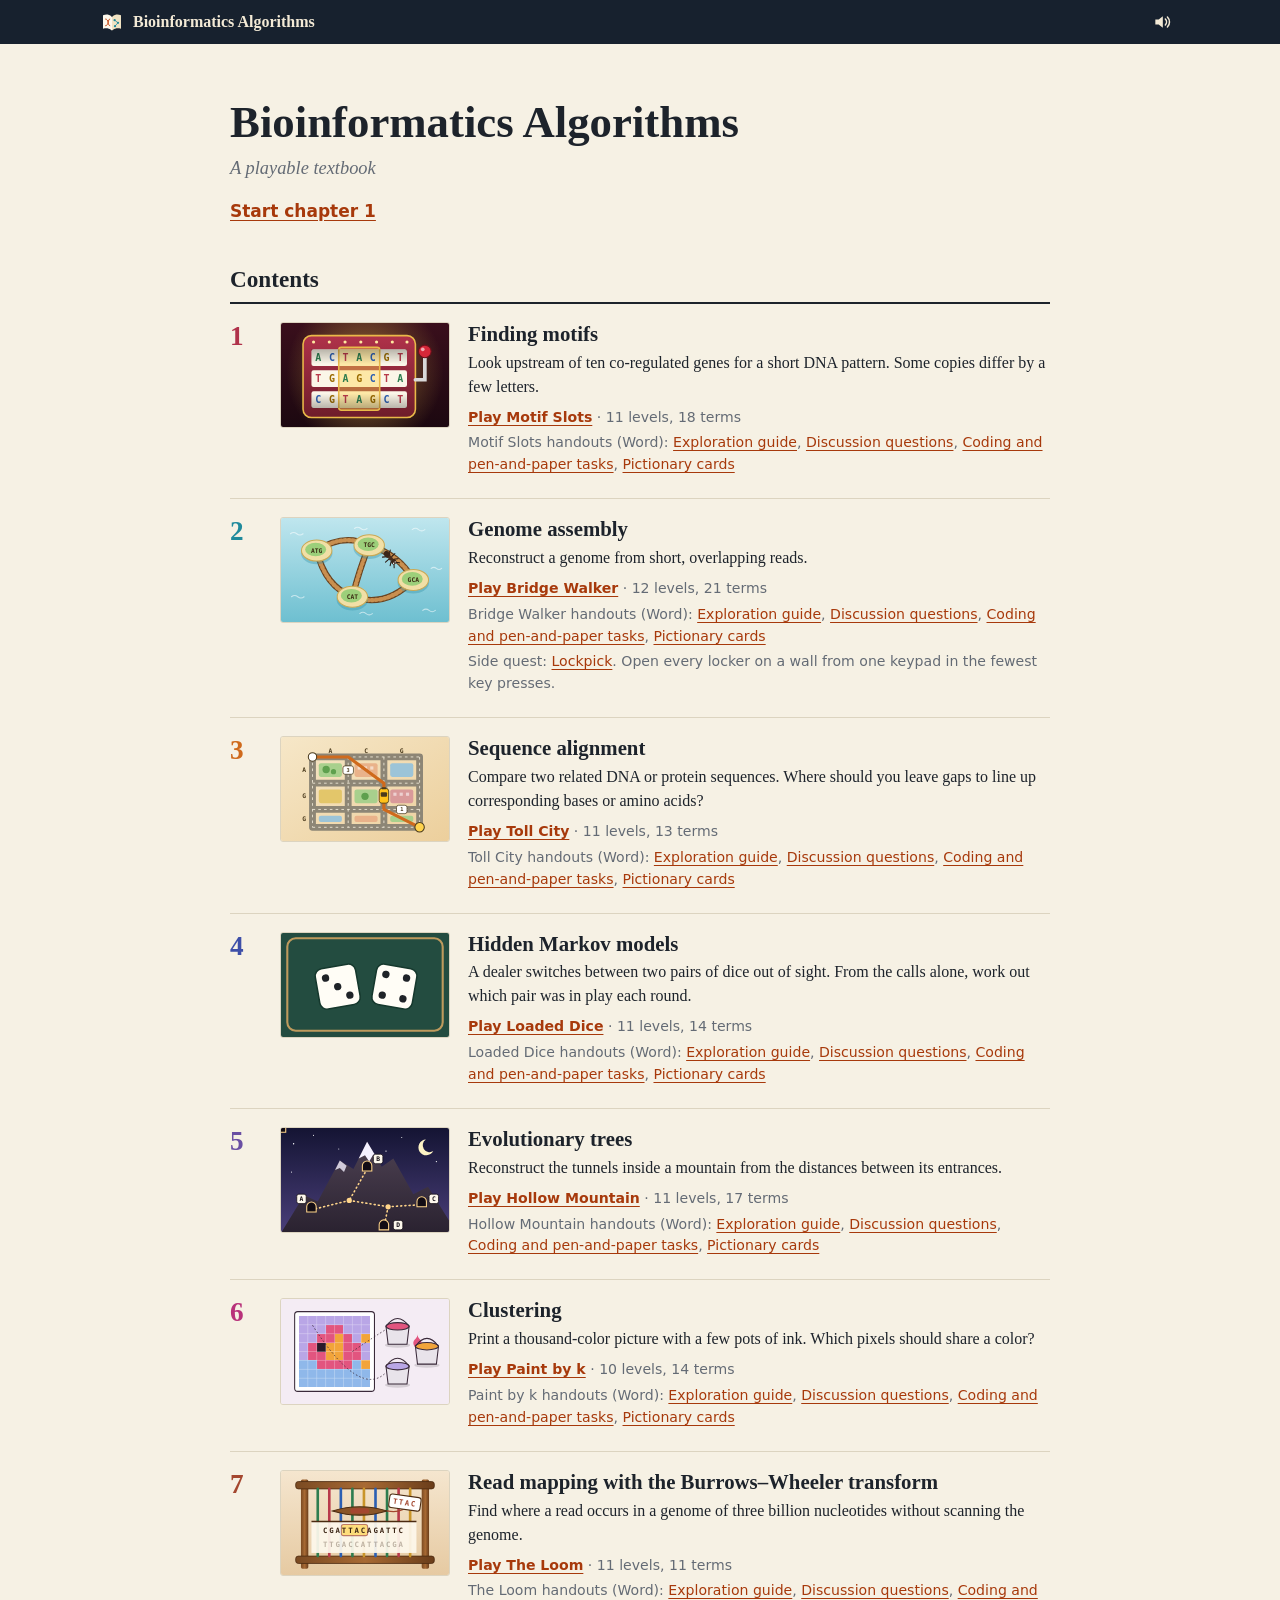
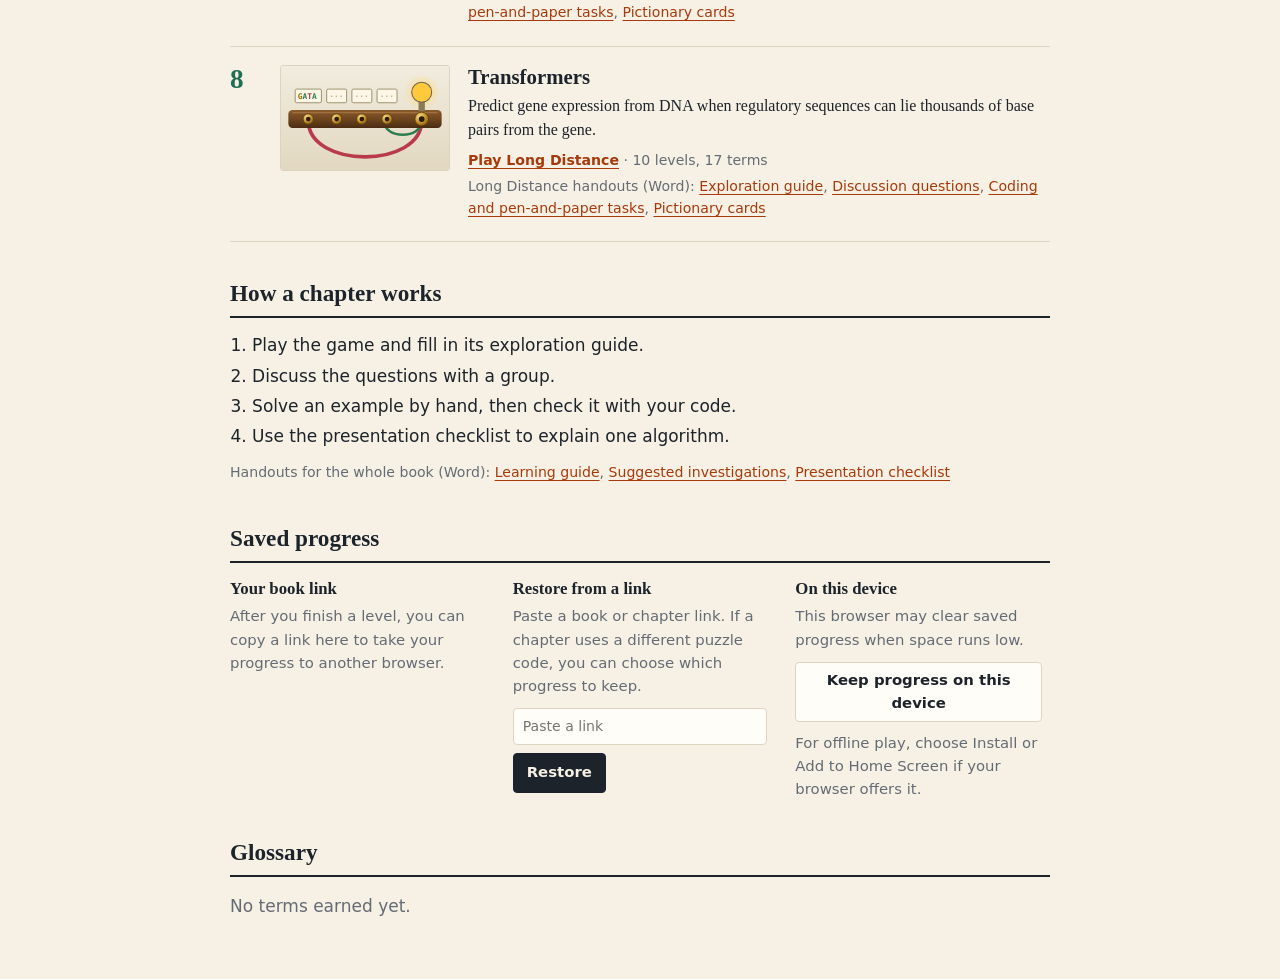
==== commit bf602e32: "Fix play and reading friction across the book Correct misleading puzzle feedback and scoring, improv" ====
--- a/index.html
+++ b/index.html
@@ -19,7 +19,6 @@
 .front{padding:52px 0 4px}
 .front h1{font-size:clamp(2rem,4.6vw,2.8rem)}
 .sub{font:italic 1.15rem/1.4 var(--bk-serif);color:var(--bk-dim);margin:6px 0 0}
-.lede{font:1.1rem/1.6 var(--bk-serif);margin:18px 0 0;max-width:36em}
 .resume{margin:16px 0 0;font-weight:600}
 section{padding-top:38px}
 .sechead{display:flex;flex-wrap:wrap;align-items:baseline;justify-content:space-between;gap:4px 20px;padding-bottom:8px;border-bottom:2px solid var(--bk-ink)}
@@ -77,7 +76,6 @@
 <div class="front">
   <h1>Bioinformatics Algorithms</h1>
   <p class="sub">A playable textbook</p>
-  <p class="lede">Each chapter covers one family of algorithms and is taught through a game. Play the game before using its handouts.</p>
   <p class="resume"><a id="resume" href="motif-slots/">Start chapter 1</a></p>
 </div>
 
@@ -91,9 +89,9 @@
   <div class="sechead"><h2 id="howT">How a chapter works</h2></div>
   <ol class="steps">
     <li>Play the game and fill in its exploration guide.</li>
-    <li>Work the discussion questions with a group.</li>
-    <li>Do the coding and pen-and-paper tasks.</li>
-    <li>Present one algorithm, using the presentation checklist.</li>
+    <li>Discuss the questions with a group.</li>
+    <li>Solve an example by hand, then check it with your code.</li>
+    <li>Use the presentation checklist to explain one algorithm.</li>
   </ol>
   <p class="meta" id="shelf"></p>
 </section>
@@ -105,7 +103,7 @@
     <div><h3>Your book link</h3><p id="bookText"></p>
       <div class="krow" id="bookRow"><input id="bookLink" readonly aria-label="Your book link"><button type="button" id="copyBook">Copy</button></div>
       <p class="knote" id="bookNote" role="status"></p></div>
-    <div><h3>Restore from a link</h3><p>Paste a book link or a chapter’s progress link. Existing progress is kept.</p>
+    <div><h3>Restore from a link</h3><p>Paste a book or chapter link. If a chapter uses a different puzzle code, you can choose which progress to keep.</p>
       <div class="krow"><input id="pasteLink" aria-label="A book link or a progress link" placeholder="Paste a link" autocomplete="off" spellcheck="false"><button type="button" id="usePaste">Restore</button></div>
       <p class="knote" id="pasteNote" role="status"></p></div>
     <div><h3>On this device</h3><div data-bk-app></div></div>
@@ -122,7 +120,7 @@
 <script src="book/book.js"></script>
 <script>
 (function(){
-const B=window.BOOK,I=B.icon,$=s=>document.querySelector(s);
+const B=window.BOOK,$=s=>document.querySelector(s);
 const esc=s=>String(s).replace(/[&<>"]/g,c=>({'&':'&amp;','<':'&lt;','>':'&gt;','"':'&quot;'}[c]));
 const read=(k,d)=>{try{const v=localStorage.getItem(k);return v==null?d:JSON.parse(v);}catch(e){return d;}};
 const doc=(href,label)=>'<a href="'+href+'">'+label+'</a>';
@@ -133,7 +131,7 @@
   const got=s&&Array.isArray(s.badges)?Math.min(s.badges.length,c.terms):0;
   // levels are open in any order, so the reader's place is how many they have finished (older saves only say how far they had reached)
   const fin=!s?0:Math.min(c.levels,Array.isArray(s.done)?s.done.length:Math.max(0,(s.unlocked||1)-1));
-  return {c,started:!!s,got,fin,done:got>=c.terms,terms,link:s&&typeof s.link==='string'&&(got||fin)?s.link:''};
+  return {c,started:!!s,got,fin,done:fin===c.levels&&got===c.terms,terms,link:s&&typeof s.link==='string'&&(got||fin)?s.link:''};
 });
 
 $('#shelf').innerHTML='Handouts for the whole book (Word): '+[doc('materials/learning-guide.docx','Learning guide'),doc('materials/suggested-investigations.docx','Suggested investigations'),doc('materials/presentation-checklist.docx','Presentation checklist')].join(', ');
@@ -153,42 +151,70 @@
 const total=B.chapters.reduce((n,c)=>n+c.terms,0),got=state.reduce((n,s)=>n+s.got,0);
 $('#overall').textContent=got?got+' of '+total+' terms earned':'';
 const last=read('book:last',null),lastSt=last&&state.find(s=>s.c.dir===last.dir&&s.started&&!s.done);
-const nextUp=lastSt||state.find(s=>s.started&&!s.done)||state.find(s=>!s.started);
-if(nextUp&&got){const r=$('#resume');r.href=nextUp.c.dir+'/';r.textContent=nextUp.started?'Continue '+nextUp.c.game:'Start chapter '+nextUp.c.n+': '+nextUp.c.game;}
+const lastSide=last&&B.chapters.map(c=>c.side).find(s=>s&&s.dir===last.dir&&read(s.key,null));
+const nextUp=lastSt||state.find(s=>s.started&&!s.done)||state.find(s=>!s.started),resume=$('#resume');
+if(lastSide){resume.href=lastSide.dir+'/';resume.textContent='Continue '+lastSide.game;}
+else if(nextUp){resume.href=nextUp.c.dir+'/';resume.textContent=nextUp.started?'Continue '+nextUp.c.game:'Start chapter '+nextUp.c.n;}
+else{resume.href='#glossary';resume.textContent='Review your glossary';}
+window.addEventListener('pageshow',e=>{if(e.persisted)location.reload();});
 
 // one link for the whole book: each game's save records its own progress link, and the book link strings them together
 // as #book=1/<game folder>:<that game's link>/... Opening it hands each part to its game, which checks and adds it.
 const mark=(key,body)=>{const s=key+'|'+body;let h=2166136261>>>0;for(let i=0;i<s.length;i++){h^=s.charCodeAt(i);h=Math.imul(h,16777619);}return (h>>>0).toString(36);};
-function sound(c,enc){const m=/^1\.([0-9a-z]+)\.([01]+)\.([0-9a-z]+)\.(.+)$/.exec(enc||'');if(!m)return false;
-  let seed;try{seed=decodeURIComponent(m[4]);}catch(e){return false;}return mark(c.key,'1.'+m[1]+'.'+m[2]+'.'+seed)===m[3];}
-const held=()=>B.chapters.reduce((n,c)=>{const s=read(c.key,null);n.t+=s&&Array.isArray(s.badges)?s.badges.length:0;n.l+=s&&Array.isArray(s.done)?s.done.length:0;return n;},{t:0,l:0});
+function sound(c,enc){
+  const m=/^1\.([0-9a-z]+)\.([01]+)\.([0-9a-z]+)\.(.+)$/.exec(enc||'');
+  if(!m||m[1].length>c.terms||m[2].length>c.levels||[...m[1]].some(l=>parseInt(l,36)>c.levels))return false;
+  let seed;try{seed=decodeURIComponent(m[4]);}catch(e){return false;}
+  return mark(c.key,'1.'+m[1]+'.'+m[2]+'.'+seed)===m[3];
+}
 const count=(n,one)=>n+' '+one+(n===1?'':'s');
 const parts=state.filter(s=>s.link).map(s=>s.c.dir+':'+s.link);
 if(parts.length){$('#bookLink').value=location.origin+location.pathname+'#book=1/'+parts.join('/');
-  $('#bookText').textContent='Progress is saved in this browser. This link restores it in any other. It changes as you earn terms, so copy it again before you leave.';}
-else{$('#bookRow').hidden=true;$('#bookText').textContent='Progress is saved in this browser. A link that restores it elsewhere appears here after you finish a level.';}
+  $('#bookText').textContent='Copy this link to take your finished levels and earned terms to another browser. Copy it again after you make more progress.';}
+else{$('#bookRow').hidden=true;$('#bookText').textContent='After you finish a level, you can copy a link here to take your progress to another browser.';}
 $('#bookLink').onclick=()=>$('#bookLink').select();
 $('#copyBook').onclick=()=>{const b=$('#bookLink'),ok=()=>{$('#bookNote').textContent='Copied.';},
   byHand=()=>{b.select();let done=false;try{done=document.execCommand('copy');}catch(e){}if(done)ok();else $('#bookNote').textContent='Could not copy. The link is selected, so copy it by hand.';};
   if(navigator.clipboard&&navigator.clipboard.writeText)navigator.clipboard.writeText(b.value).then(ok,byHand);else byHand();};
 function restoreBook(text,say){
+  const restore=$('#usePaste');
+  if(restore.disabled)return;
   const want=[];let bad=0;
   text.split('/').filter(Boolean).forEach(p=>{const i=p.indexOf(':'),c=B.chapters.find(c=>c.dir===p.slice(0,i)),enc=p.slice(i+1);if(c&&sound(c,enc))want.push({c,enc});else bad++;});
   if(!want.length){say('That link is incomplete or was altered, so nothing was restored. Copy the whole link and try again.');return;}
-  const before=held(),lastRead=localStorage.getItem('book:last');let i=0;
+  restore.disabled=true;
+  let i=0,terms=0,levels=0,restored=0;
+  const messages=[];
   (function next(){
     if(i>=want.length){
-      try{if(lastRead==null)localStorage.removeItem('book:last');else localStorage.setItem('book:last',lastRead);}catch(e){}
-      const now=held(),t=now.t-before.t,l=now.l-before.l;
-      try{sessionStorage.setItem('book:restored',(t||l?'Restored from your link: '+[t&&count(t,'new term'),l&&count(l,'finished level')].filter(Boolean).join(' and ')+' added to this browser.':'That link held nothing this browser did not already have.')+
-        (bad?' '+(bad===1?'One part of the link was damaged and was skipped.':bad+' parts of the link were damaged and were skipped.'):''));}catch(e){}
+      if(terms||levels)messages.unshift('Restored '+[terms&&count(terms,'term'),levels&&count(levels,'finished level')].filter(Boolean).join(' and ')+'.');
+      else if(restored)messages.unshift('Your saved progress already includes these levels and terms.');
+      if(bad)messages.push('Skipped '+count(bad,'damaged chapter link')+'.');
+      try{sessionStorage.setItem('book:restored',messages.join(' '));}catch(e){restore.disabled=false;say(messages.join(' '));return;}
       history.replaceState(null,'',location.pathname+location.search+'#keep');location.reload();return;
     }
-    const w=want[i++],f=document.createElement('iframe');let over=false;
-    say('Restoring chapter '+w.c.n+': '+w.c.game+' …');
-    const go=()=>{if(over)return;over=true;clearTimeout(t);f.remove();next();},t=setTimeout(go,12000);
+    const {c,enc}=want[i++],f=document.createElement('iframe'),before=read(c.key,{});
+    const seed=decodeURIComponent(enc.split('.').slice(4).join('.'));
+    let over=false;
+    say('Restoring '+c.game+'…');
+    const finish=loaded=>{
+      if(over)return;
+      over=true;clearTimeout(timer);
+      const saved=read(c.key,null);
+      if(!loaded||!saved)messages.push('Could not restore '+c.game+'. Try opening the link again.');
+      else if(saved.seed!==seed)messages.push('Kept your current puzzle in '+c.game+'.');
+      else{
+        restored++;
+        const same=before?.seed===seed;
+        for(const term of saved.badges)if(!same||!before.badges?.includes(term))terms++;
+        for(const level of saved.done)if(!same||!before.done?.includes(level))levels++;
+        if(!same&&(before?.badges?.length||before?.done?.length))messages.push('Switched '+c.game+' to the puzzle in your link.');
+      }
+      f.remove();next();
+    };
+    const timer=setTimeout(()=>finish(false),12000);
     f.setAttribute('aria-hidden','true');f.tabIndex=-1;f.style.cssText='position:fixed;left:-9999px;top:0;width:900px;height:700px;border:0;visibility:hidden';
-    f.onload=()=>setTimeout(go,60);f.src=w.c.dir+'/#save='+w.enc;document.body.appendChild(f);
+    f.onload=()=>finish(!!f.contentDocument?.querySelector('#saveLink')?.value);f.src=c.dir+'/#save='+enc;document.body.appendChild(f);
   })();
 }
 const banner=text=>{const r=$('#restoring');r.textContent=text;r.hidden=false;};
--- a/book/book.css
+++ b/book/book.css
@@ -121,8 +121,8 @@
 
 /* the chapter cover */
 body.bk-locked{overflow:hidden}
-.bk-cover{position:fixed;inset:0;z-index:80;display:grid;place-items:center;padding:16px;overflow:auto;background:color-mix(in srgb,var(--bk-spine) 88%,transparent)}
-.bk-cover-card{width:min(520px,100%);border-radius:6px;overflow:hidden;background:var(--bk-card);color:var(--bk-ink)}
+.bk-cover{width:min(520px,calc(100% - 32px));max-height:calc(100% - 32px);margin:auto;padding:0;border:0;border-radius:6px;overflow:auto;background:var(--bk-card);color:var(--bk-ink)}
+.bk-cover::backdrop{background:color-mix(in srgb,var(--bk-spine) 88%,transparent)}
 .bk-cover-card img{display:block;width:100%;aspect-ratio:16/10;object-fit:cover}
 .bk-cover-body{padding:18px 24px 22px}
 .bk-cover-body .bk-eyebrow,.bk-cover-body .bk-eyebrow span{color:var(--bk-dim)}
